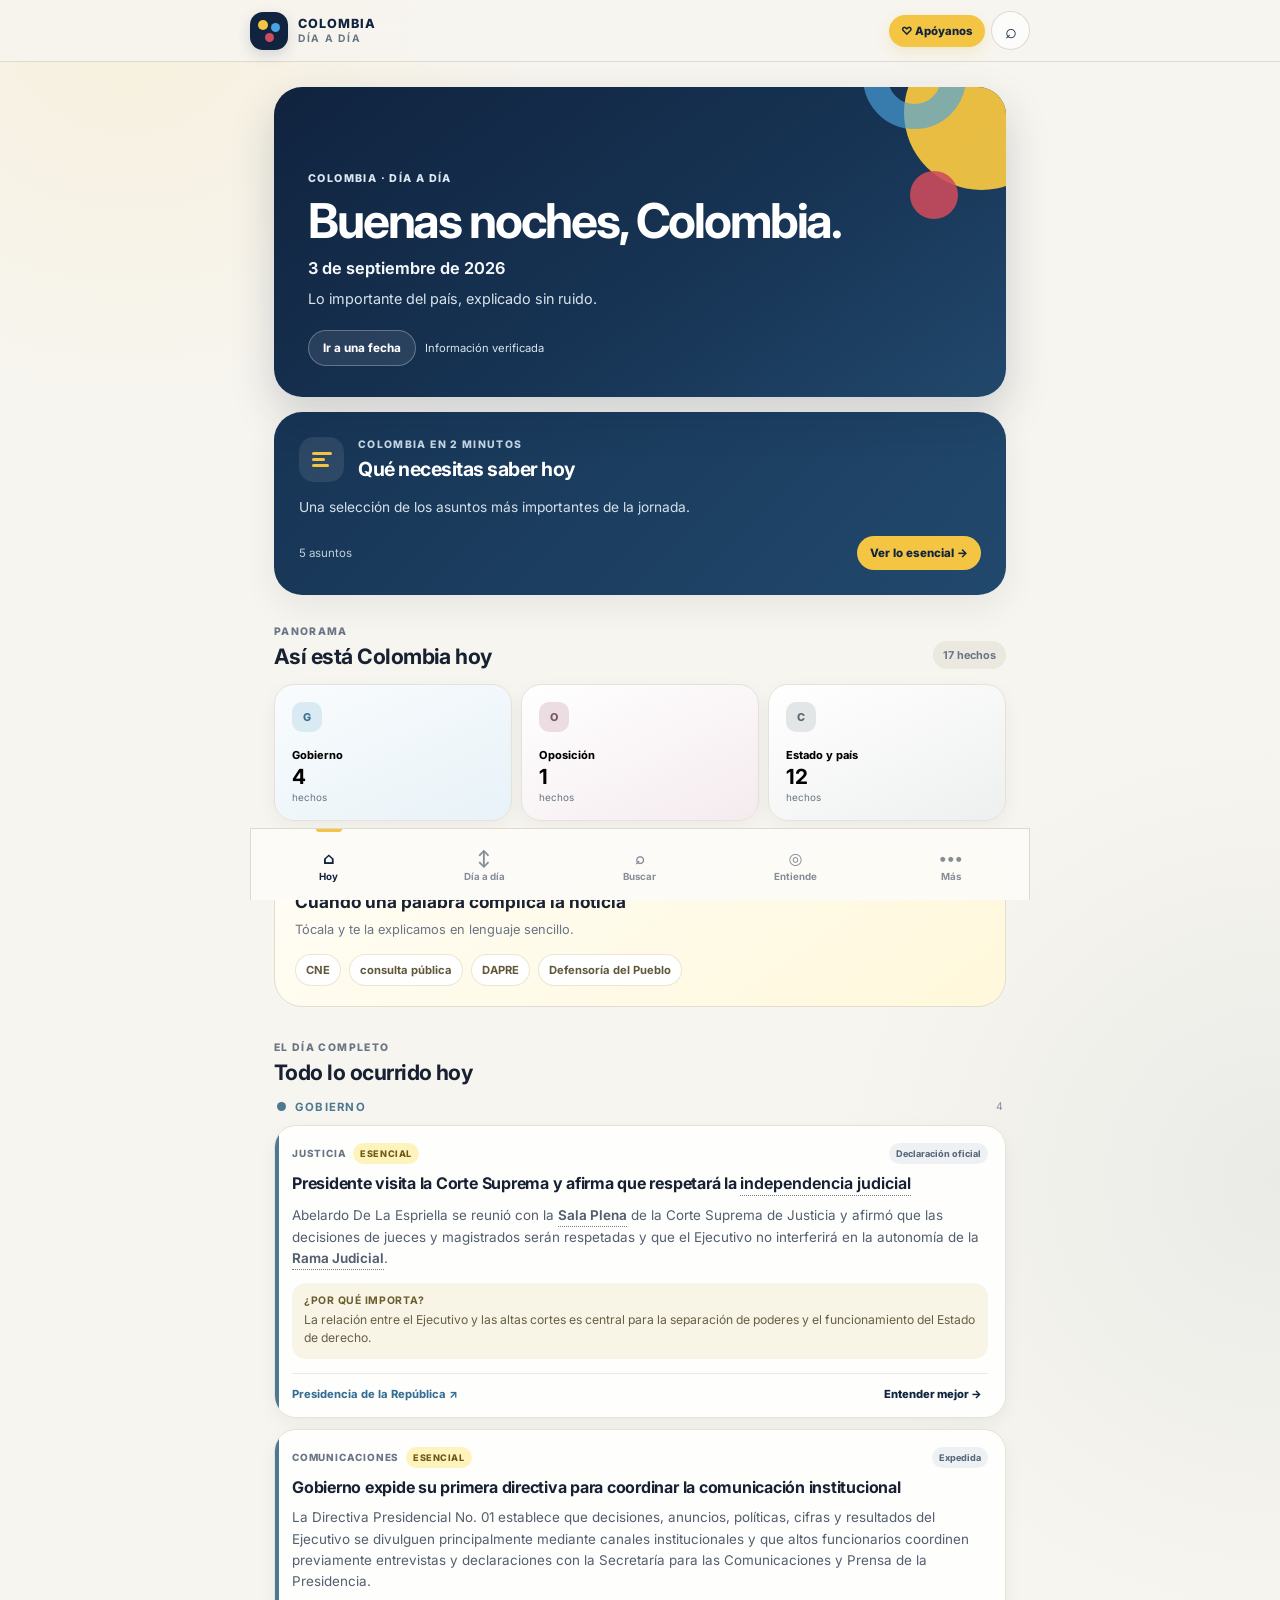
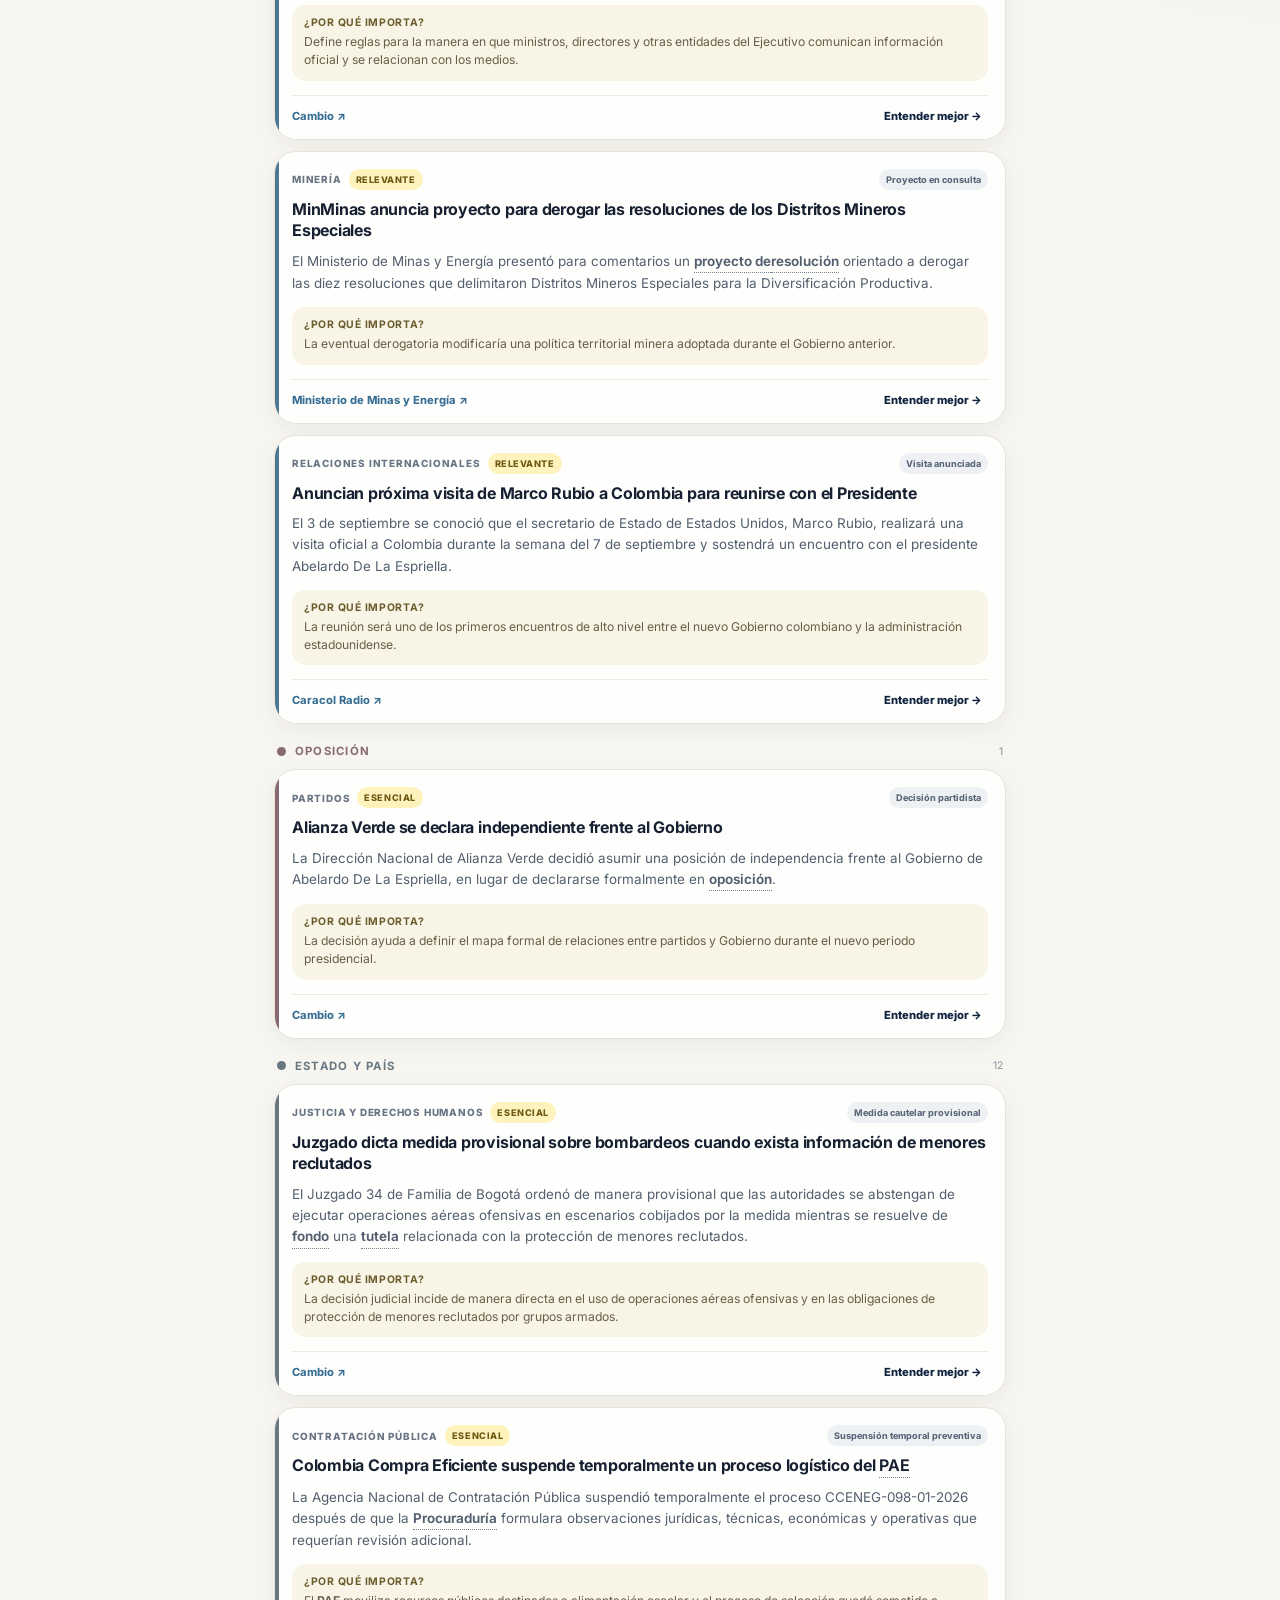
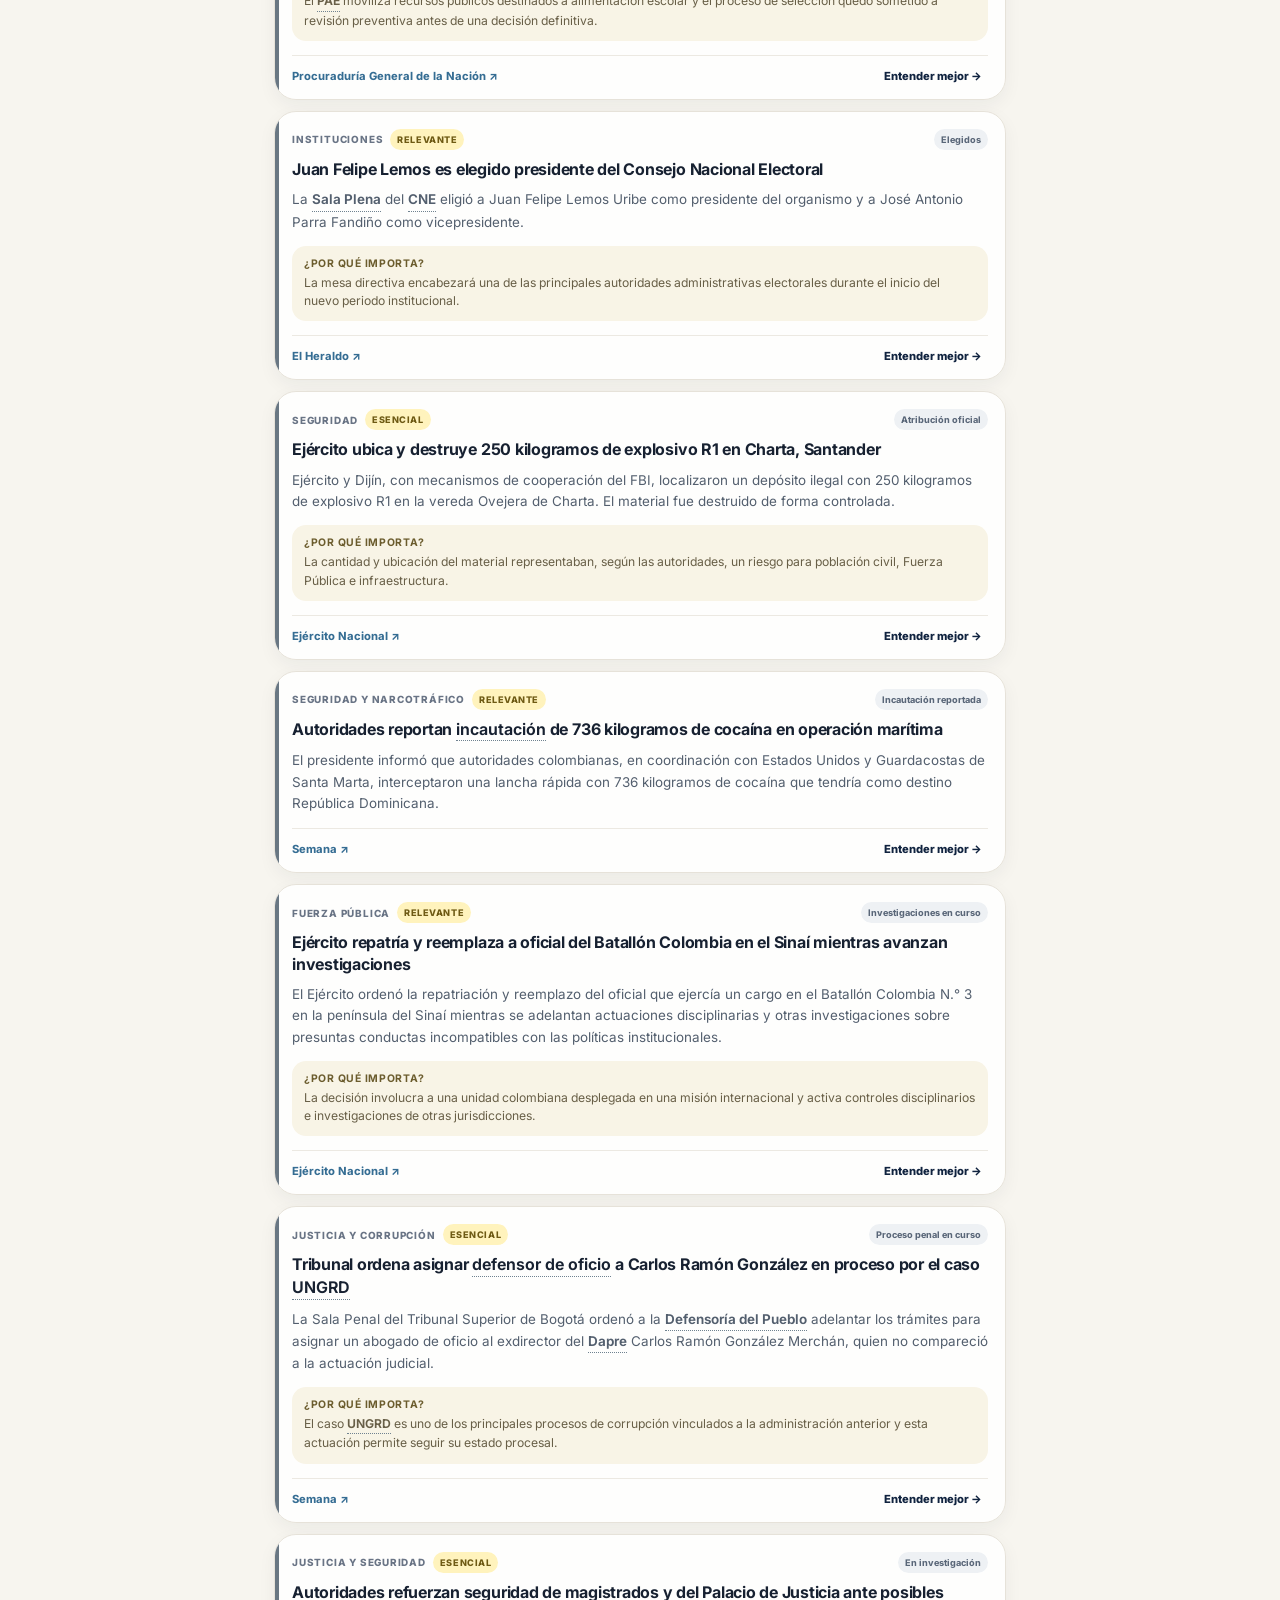
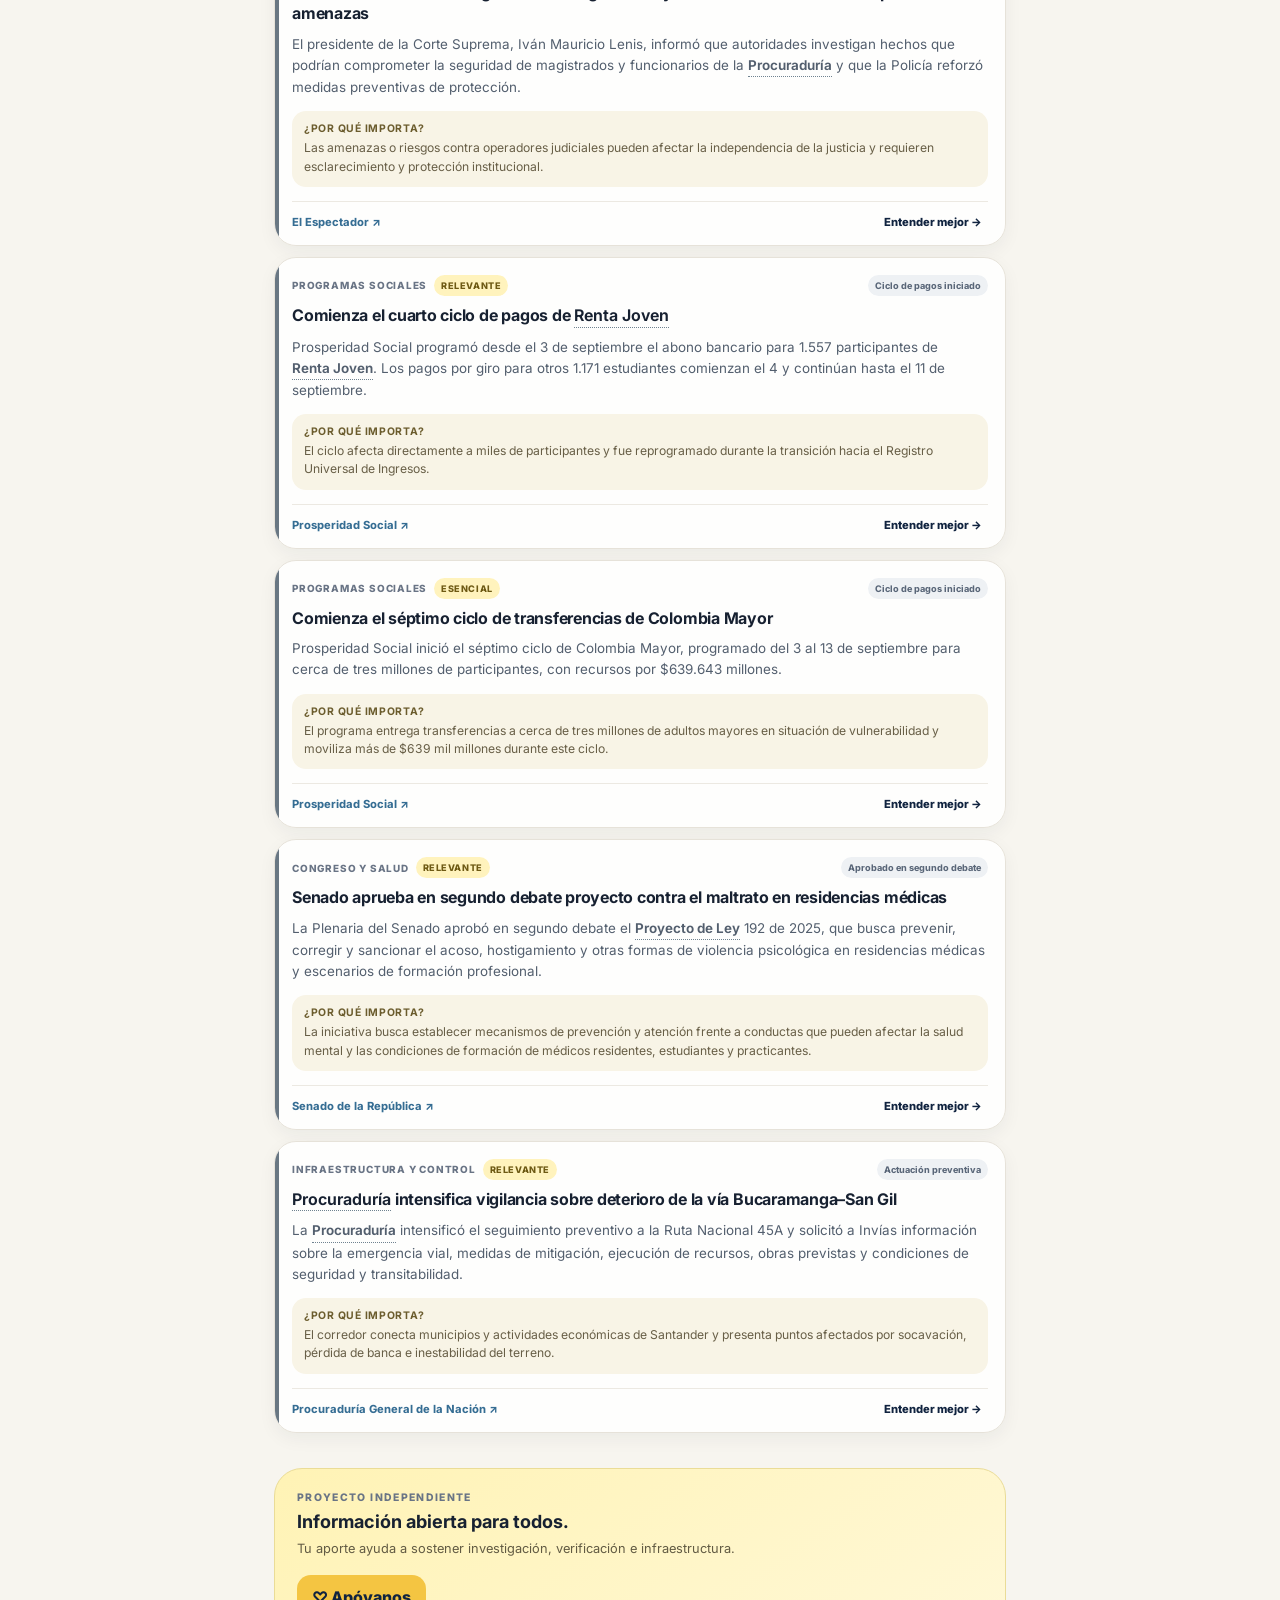
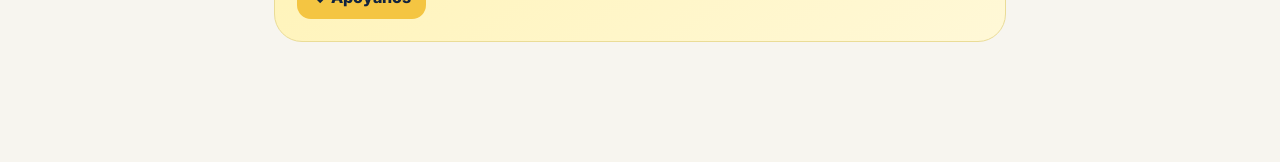
==== index.html @ 199cd5e5 "Update index.html" ====
<!doctype html>
<html lang="es">
<head>
  <meta charset="utf-8" />
  <meta name="viewport" content="width=device-width, initial-scale=1" />

  <title>Colombia · Día a Día</title>

  <meta
    name="description"
    content="Colombia Día a Día — información pública verificable, explicada de forma clara y sin opinión editorial."
  />

  <meta name="theme-color" content="#10233f" />

  <link rel="manifest" href="/manifest.webmanifest" />
  <link rel="apple-touch-icon" href="/icons/apple-touch-icon.png" />
  <link
    rel="icon"
    type="image/png"
    sizes="32x32"
    href="/icons/favicon-32.png"
  />

  <meta name="apple-mobile-web-app-capable" content="yes" />
  <meta
    name="apple-mobile-web-app-status-bar-style"
    content="default"
  />
  <meta
    name="apple-mobile-web-app-title"
    content="Colombia Día a Día"
  />

  <link rel="preconnect" href="https://fonts.googleapis.com" />
  <link
    rel="preconnect"
    href="https://fonts.gstatic.com"
    crossorigin
  />

  <link
    href="https://fonts.googleapis.com/css2?family=Inter:wght@400;500;600;700;800&display=swap"
    rel="stylesheet"
  />

  <link rel="stylesheet" href="styles.css" />
</head>

<body>

  <header class="topbar">

    <a class="brand" href="#" id="brandHome" aria-label="Ir a hoy">

      <div class="brand-symbol" aria-hidden="true">
        <span class="brand-yellow"></span>
        <span class="brand-blue"></span>
        <span class="brand-red"></span>
      </div>

      <div class="brand-copy">
        <strong>COLOMBIA</strong>
        <span>DÍA A DÍA</span>
      </div>

    </a>

    <div class="top-actions">

      <button
        class="top-support-btn"
        id="topSupportBtn"
        type="button"
      >
        ♡ Apóyanos
      </button>

      <button
        class="round-icon-btn"
        id="openSearch"
        type="button"
        aria-label="Buscar"
      >
        <span aria-hidden="true">⌕</span>
      </button>

    </div>

  </header>


  <main>

    <!-- HERO -->

    <section class="welcome-card">

      <div class="welcome-decoration decoration-a"></div>
      <div class="welcome-decoration decoration-b"></div>
      <div class="welcome-decoration decoration-c"></div>

      <div class="welcome-content">

        <p class="welcome-kicker" id="welcomeKicker">
          COLOMBIA · DÍA A DÍA
        </p>

        <h1 id="welcomeTitle">
          Buenos días, Colombia.
        </h1>

        <p class="welcome-date" id="heroDate">
          1 de septiembre de 2026
        </p>

        <p class="welcome-text">
          Lo importante del país, explicado sin ruido.
        </p>

        <div class="welcome-actions">

          <button
            class="soft-btn"
            id="goToDate"
            type="button"
          >
            Ir a una fecha
          </button>

          <span class="verified-note" id="heroStatus">
            Información verificada
          </span>

        </div>

      </div>

    </section>


    <!-- COLOMBIA EN 2 MINUTOS -->

    <section
      class="brief-card"
      id="briefCard"
    >

      <div class="brief-top">

        <div class="brief-icon" aria-hidden="true">
          <span></span>
          <span></span>
          <span></span>
        </div>

        <div>
          <span class="section-kicker light">
            COLOMBIA EN 2 MINUTOS
          </span>

          <h2>Qué necesitas saber hoy</h2>
        </div>

      </div>

      <p id="briefDescription">
        Una selección de los asuntos más importantes de la jornada.
      </p>

      <div class="brief-meta">

        <span id="briefCount">0 asuntos</span>

        <button
          id="openBrief"
          class="brief-btn"
          type="button"
        >
          Ver lo esencial →
        </button>

      </div>

    </section>


    <!-- RESUMEN DEL DÍA -->

    <section class="day-overview">

      <div class="section-heading">

        <div>
          <span class="section-kicker">
            PANORAMA
          </span>

          <h2>Así está Colombia hoy</h2>
        </div>

        <span
          class="day-total"
          id="todayEventCount"
        >
          0 hechos
        </span>

      </div>


      <div class="overview-grid">

        <button
          class="overview-card government-card"
          data-filter-group="government"
          type="button"
        >
          <span class="overview-symbol">
            G
          </span>

          <span class="overview-name">
            Gobierno
          </span>

          <strong id="governmentCount">
            0
          </strong>

          <small>
            hechos
          </small>
        </button>


        <button
          class="overview-card opposition-card"
          data-filter-group="opposition"
          type="button"
        >
          <span class="overview-symbol">
            O
          </span>

          <span class="overview-name">
            Oposición
          </span>

          <strong id="oppositionCount">
            0
          </strong>

          <small>
            hechos
          </small>
        </button>


        <button
          class="overview-card state-card"
          data-filter-group="state"
          type="button"
        >
          <span class="overview-symbol">
            C
          </span>

          <span class="overview-name">
            Estado y país
          </span>

          <strong id="stateCount">
            0
          </strong>

          <small>
            hechos
          </small>
        </button>

      </div>

    </section>


    <!-- TERMINOS DEL DÍA -->

    <section
      class="understand-strip"
      id="understandStrip"
    >

      <div class="understand-copy">

        <span class="section-kicker">
          ENTIENDE
        </span>

        <h2>Cuando una palabra complica la noticia</h2>

        <p>
          Tócala y te la explicamos en lenguaje sencillo.
        </p>

      </div>

      <div
        class="term-chips"
        id="termChips"
      ></div>

    </section>


    <!-- TODO LO OCURRIDO -->

    <section class="events-section">

      <div class="section-heading">

        <div>
          <span class="section-kicker">
            EL DÍA COMPLETO
          </span>

          <h2 id="eventsHeading">
            Todo lo ocurrido hoy
          </h2>
        </div>

        <button
          class="view-all-btn"
          id="clearGroupFilter"
          type="button"
          hidden
        >
          Ver todo
        </button>

      </div>

      <div
        id="timeline"
        class="events-feed"
        aria-live="polite"
      ></div>

    </section>


    <!-- APOYO -->

    <section class="support-card">

      <div class="support-copy">

        <span class="section-kicker">
          PROYECTO INDEPENDIENTE
        </span>

        <h2>
          Información abierta para todos.
        </h2>

        <p>
          Tu aporte ayuda a sostener investigación,
          verificación e infraestructura.
        </p>

      </div>

      <button
        class="support-btn"
        id="supportBtn"
        type="button"
      >
        ♡ Apóyanos
      </button>

    </section>

  </main>


  <!-- NAVEGACIÓN -->

  <nav
    class="bottom-nav"
    aria-label="Navegación principal"
  >

    <button
      class="nav-item active"
      data-section="hoy"
      type="button"
    >
      <span class="nav-icon">⌂</span>
      <span>Hoy</span>
    </button>

    <button
      class="nav-item"
      data-section="dia"
      type="button"
    >
      <span class="nav-icon">↕</span>
      <span>Día a día</span>
    </button>

    <button
      class="nav-item"
      data-section="buscar"
      id="navSearch"
      type="button"
    >
      <span class="nav-icon">⌕</span>
      <span>Buscar</span>
    </button>

    <button
      class="nav-item"
      data-section="entiende"
      type="button"
    >
      <span class="nav-icon">◎</span>
      <span>Entiende</span>
    </button>

    <button
      class="nav-item"
      data-section="mas"
      type="button"
    >
      <span class="nav-icon">•••</span>
      <span>Más</span>
    </button>

  </nav>


  <!-- BUSCAR -->

  <dialog id="searchDialog">

    <div class="dialog-card">

      <div class="dialog-head">

        <div>
          <span class="section-kicker">
            BUSCAR
          </span>

          <h3>
            Encuentra hechos, personas o conceptos
          </h3>
        </div>

        <button
          class="close-btn"
          data-close-dialog="searchDialog"
          type="button"
          aria-label="Cerrar"
        >
          ×
        </button>

      </div>

      <input
        id="searchInput"
        type="search"
        placeholder="Petro, Congreso, terremoto, inflación…"
        autocomplete="off"
      />

      <div
        id="searchResults"
        class="search-results"
      ></div>

    </div>

  </dialog>


  <!-- IR A FECHA -->

  <dialog id="dateDialog">

    <div class="dialog-card">

      <div class="dialog-head">

        <div>
          <span class="section-kicker">
            DÍA A DÍA
          </span>

          <h3>
            Consulta otra fecha
          </h3>
        </div>

        <button
          class="close-btn"
          data-close-dialog="dateDialog"
          type="button"
          aria-label="Cerrar"
        >
          ×
        </button>

      </div>

      <input
        id="dateInput"
        type="date"
        min="2026-08-07"
      />

      <button
        class="primary-btn"
        id="dateSubmit"
        type="button"
      >
        Ver esta fecha
      </button>

      <p class="helper">
        La cronología comienza el 7 de agosto de 2026.
      </p>

    </div>

  </dialog>


  <!-- COLOMBIA EN 2 MINUTOS -->

  <dialog id="briefDialog">

    <div class="dialog-card large-dialog">

      <div class="dialog-head">

        <div>
          <span class="section-kicker">
            COLOMBIA EN 2 MINUTOS
          </span>

          <h3>
            Lo esencial del día
          </h3>
        </div>

        <button
          class="close-btn"
          data-close-dialog="briefDialog"
          type="button"
          aria-label="Cerrar"
        >
          ×
        </button>

      </div>

      <div
        id="briefResults"
        class="brief-results"
      ></div>

    </div>

  </dialog>


  <!-- ENTIENDE -->

  <dialog id="termDialog">

    <div class="dialog-card">

      <div class="dialog-head">

        <div>
          <span class="section-kicker">
            ENTIENDE
          </span>

          <h3 id="termDialogTitle">
            Concepto
          </h3>
        </div>

        <button
          class="close-btn"
          data-close-dialog="termDialog"
          type="button"
          aria-label="Cerrar"
        >
          ×
        </button>

      </div>

      <div class="definition-card">

        <span class="definition-label">
          EN PALABRAS SENCILLAS
        </span>

        <p id="termDialogDefinition"></p>

      </div>

    </div>

  </dialog>


  <!-- GLOSARIO -->

  <dialog id="glossaryDialog">

    <div class="dialog-card large-dialog">

      <div class="dialog-head">

        <div>
          <span class="section-kicker">
            ENTIENDE
          </span>

          <h3>
            Diccionario ciudadano
          </h3>
        </div>

        <button
          class="close-btn"
          data-close-dialog="glossaryDialog"
          type="button"
          aria-label="Cerrar"
        >
          ×
        </button>

      </div>

      <input
        id="glossarySearch"
        type="search"
        placeholder="Buscar concepto…"
        autocomplete="off"
      />

      <div
        id="glossaryResults"
        class="glossary-results"
      ></div>

    </div>

  </dialog>


  <!-- APOYANOS -->

  <dialog id="supportDialog">

    <div class="dialog-card support-dialog-card">

      <div class="dialog-head">

        <div>
          <span class="section-kicker">
            APÓYANOS
          </span>

          <h3>
            Ayúdanos a mantener la información abierta
          </h3>
        </div>

        <button
          class="close-btn"
          data-close-dialog="supportDialog"
          type="button"
          aria-label="Cerrar"
        >
          ×
        </button>

      </div>

      <p class="support-intro">
        Tu aporte voluntario ayuda a sostener investigación,
        verificación e infraestructura.
      </p>

      <div class="qr-wrap">
        <img
          src="assets/qr-apoyanos.jpeg"
          alt="Código QR Bre-B para apoyar Colombia Día a Día"
          class="support-qr"
        />
      </div>

      <div class="key-box">

        <span class="key-label">
          LLAVE BRE-B
        </span>

        <strong id="brebKey">
          71744644
        </strong>

        <button
          class="copy-key-btn"
          id="copyKeyBtn"
          type="button"
        >
          Copiar llave
        </button>

      </div>

      <p
        class="copy-status"
        id="copyStatus"
        aria-live="polite"
      ></p>

      <p class="helper">
        Los aportes son voluntarios.
      </p>

    </div>

  </dialog>


  <script src="data.js"></script>
<script src="data/2026-09.js"></script>
<script src="app.js"></script>

  <script>
    if ("serviceWorker" in navigator) {
      window.addEventListener("load", () => {
        navigator.serviceWorker.register("/sw.js");
      });
    }
  </script>

</body>
</html>
---- styles.css ----
/* =========================================================
   COLOMBIA · DÍA A DÍA
   Nueva identidad — app cívica cálida
   ========================================================= */

:root{
  --navy:#10233f;
  --navy-soft:#183657;

  --paper:#f7f5ef;
  --paper-2:#fbfaf6;
  --white:#ffffff;

  --text:#172131;
  --muted:#697485;
  --muted-2:#85909d;

  --yellow:#f4c542;
  --yellow-soft:#fff3bd;

  --blue-soft:#e8f2f8;
  --rose-soft:#f5ebee;
  --gray-soft:#eef0ef;

  --government:#4d7891;
  --opposition:#876974;
  --state:#697783;

  --border:#e6e2d9;

  --shadow:
    0 12px 34px rgba(25,35,50,.07);

  --shadow-soft:
    0 6px 18px rgba(25,35,50,.05);

  --radius-xl:28px;
  --radius-lg:22px;
  --radius-md:16px;
  --radius-sm:12px;
}


/* RESET */

*{
  box-sizing:border-box;
}

html{
  scroll-behavior:smooth;
}

body{
  margin:0;
  font-family:
    Inter,
    system-ui,
    -apple-system,
    BlinkMacSystemFont,
    "Segoe UI",
    sans-serif;

  color:var(--text);

  background:
    radial-gradient(
      circle at 10% 0%,
      rgba(244,197,66,.11),
      transparent 25rem
    ),
    radial-gradient(
      circle at 100% 18%,
      rgba(77,120,145,.08),
      transparent 28rem
    ),
    var(--paper);

  padding-bottom:90px;
}

button,
input{
  font:inherit;
}

button{
  cursor:pointer;
}


/* =========================================================
   TOPBAR
   ========================================================= */

.topbar{
  position:sticky;
  top:0;
  z-index:40;

  display:flex;
  align-items:center;
  justify-content:space-between;

  gap:14px;

  padding:
    calc(11px + env(safe-area-inset-top))
    16px
    11px;

  background:
    rgba(247,245,239,.92);

  border-bottom:
    1px solid rgba(210,205,195,.65);

  backdrop-filter:
    blur(18px);
}


.brand{
  display:flex;
  align-items:center;
  gap:10px;

  text-decoration:none;
  color:var(--navy);

  min-width:0;
}


.brand-symbol{
  position:relative;

  width:38px;
  height:38px;

  background:var(--navy);

  border-radius:13px;

  flex:0 0 auto;

  box-shadow:
    0 5px 14px rgba(16,35,63,.15);
}


.brand-symbol span{
  position:absolute;
  border-radius:50%;
}

.brand-yellow{
  width:10px;
  height:10px;
  background:var(--yellow);

  left:8px;
  top:8px;
}

.brand-blue{
  width:9px;
  height:9px;
  background:#4aa3df;

  right:8px;
  top:11px;
}

.brand-red{
  width:9px;
  height:9px;
  background:#cf4c5d;

  left:15px;
  bottom:8px;
}


.brand-copy{
  display:grid;
  line-height:1.03;
}

.brand-copy strong{
  font-size:.79rem;
  letter-spacing:.08em;
  font-weight:800;
}

.brand-copy span{
  margin-top:3px;

  font-size:.64rem;
  letter-spacing:.17em;
  font-weight:700;

  color:var(--muted);
}


.top-actions{
  display:flex;
  align-items:center;
  gap:6px;

  flex:0 0 auto;
}


.top-support-btn{
  border:0;

  border-radius:999px;

  padding:9px 12px;

  background:var(--yellow);
  color:var(--navy);

  font-size:.71rem;
  font-weight:800;

  box-shadow:
    0 5px 15px rgba(190,145,15,.15);
}


.round-icon-btn{
  width:39px;
  height:39px;

  border:0;
  border-radius:50%;

  display:grid;
  place-items:center;

  background:
    rgba(255,255,255,.72);

  color:var(--navy);

  font-size:1.25rem;

  border:
    1px solid rgba(210,205,195,.7);
}


/* =========================================================
   MAIN
   ========================================================= */

main{
  width:min(100%,780px);

  margin:0 auto;

  padding:
    18px
    14px
    38px;
}


/* =========================================================
   HERO
   ========================================================= */

.welcome-card{
  position:relative;

  min-height:265px;

  overflow:hidden;

  display:flex;
  align-items:flex-end;

  padding:
    30px
    24px
    25px;

  border-radius:var(--radius-xl);

  background:
    linear-gradient(
      145deg,
      #10233f 0%,
      #173454 58%,
      #21486c 100%
    );

  color:white;

  box-shadow:
    0 18px 44px rgba(16,35,63,.18);
}


.welcome-content{
  position:relative;
  z-index:3;

  width:100%;
}


.welcome-kicker{
  margin:0 0 11px;

  font-size:.67rem;

  font-weight:800;
  letter-spacing:.13em;

  color:#dce8f2;
}


.welcome-card h1{
  max-width:600px;

  margin:0;

  font-size:
    clamp(2rem,7vw,3rem);

  line-height:1.05;

  letter-spacing:-.045em;
}


.welcome-date{
  margin:
    11px
    0
    0;

  font-size:1.02rem;
  font-weight:650;

  color:#f5f8fa;
}


.welcome-text{
  margin:
    10px
    0
    20px;

  max-width:440px;

  font-size:.9rem;

  line-height:1.55;

  color:#d8e3ec;
}


.welcome-actions{
  display:flex;
  align-items:center;
  flex-wrap:wrap;

  gap:9px;
}


.soft-btn{
  border:
    1px solid rgba(255,255,255,.28);

  border-radius:999px;

  padding:
    10px
    14px;

  background:
    rgba(255,255,255,.09);

  color:white;

  font-size:.73rem;
  font-weight:750;

  backdrop-filter:blur(8px);
}


.verified-note{
  font-size:.7rem;

  color:#d8e5ed;

  padding:
    8px
    0;
}


/* DECORACIONES */

.welcome-decoration{
  position:absolute;

  border-radius:50%;

  pointer-events:none;
}


.decoration-a{
  width:155px;
  height:155px;

  right:-53px;
  top:-52px;

  background:
    rgba(244,197,66,.95);
}


.decoration-b{
  width:103px;
  height:103px;

  right:40px;
  top:-61px;

  border:
    25px solid rgba(74,163,223,.65);
}


.decoration-c{
  width:48px;
  height:48px;

  right:48px;
  top:84px;

  background:
    rgba(207,76,93,.88);
}


/* =========================================================
   COMMON
   ========================================================= */

.section-kicker{
  display:block;

  margin-bottom:6px;

  font-size:.65rem;

  letter-spacing:.13em;

  font-weight:800;

  color:var(--muted);
}

.section-kicker.light{
  color:#c6d8e6;
}


.section-heading{
  display:flex;

  justify-content:space-between;
  align-items:flex-end;

  gap:14px;

  margin-bottom:15px;
}


.section-heading h2{
  margin:0;

  font-size:1.33rem;
  line-height:1.18;

  letter-spacing:-.025em;
}


/* =========================================================
   BRIEF
   ========================================================= */

.brief-card{
  margin-top:15px;

  border-radius:var(--radius-xl);

  padding:22px;

  background:
    linear-gradient(
      135deg,
      #173454,
      #21496d
    );

  color:white;

  box-shadow:
    var(--shadow);
}


.brief-top{
  display:flex;
  align-items:center;
  gap:14px;
}


.brief-icon{
  width:45px;
  height:45px;

  display:grid;
  place-content:center;

  gap:3px;

  flex:0 0 auto;

  border-radius:15px;

  background:
    rgba(255,255,255,.09);
}


.brief-icon span{
  display:block;

  height:3px;

  border-radius:5px;

  background:var(--yellow);
}

.brief-icon span:nth-child(1){
  width:20px;
}

.brief-icon span:nth-child(2){
  width:13px;
}

.brief-icon span:nth-child(3){
  width:17px;
}


.brief-card h2{
  margin:0;

  font-size:1.22rem;

  letter-spacing:-.025em;
}


.brief-card > p{
  margin:
    15px
    0
    18px;

  color:#d5e1ea;

  font-size:.86rem;
  line-height:1.55;
}


.brief-meta{
  display:flex;
  justify-content:space-between;
  align-items:center;

  gap:12px;
}


.brief-meta > span{
  font-size:.72rem;
  color:#becfdb;
}


.brief-btn{
  border:0;

  padding:
    10px
    13px;

  border-radius:999px;

  background:var(--yellow);

  color:var(--navy);

  font-size:.72rem;
  font-weight:800;
}


/* =========================================================
   OVERVIEW
   ========================================================= */

.day-overview{
  margin-top:30px;
}


.day-total{
  padding:
    7px
    10px;

  border-radius:999px;

  background:#ebe8df;

  font-size:.68rem;
  font-weight:700;

  color:var(--muted);
}


.overview-grid{
  display:grid;

  grid-template-columns:
    repeat(3,1fr);

  gap:9px;
}


.overview-card{
  min-width:0;

  display:grid;

  justify-items:start;

  border:
    1px solid var(--border);

  border-radius:20px;

  padding:
    14px
    12px;

  text-align:left;

  box-shadow:
    var(--shadow-soft);

  transition:
    transform .18s ease,
    box-shadow .18s ease;
}


.overview-card:active{
  transform:
    scale(.975);
}


.government-card{
  background:
    linear-gradient(
      155deg,
      #f9fcfd,
      var(--blue-soft)
    );
}


.opposition-card{
  background:
    linear-gradient(
      155deg,
      #fff,
      var(--rose-soft)
    );
}


.state-card{
  background:
    linear-gradient(
      155deg,
      #fff,
      var(--gray-soft)
    );
}


.overview-symbol{
  width:30px;
  height:30px;

  display:grid;
  place-items:center;

  border-radius:10px;

  margin-bottom:16px;

  font-size:.68rem;
  font-weight:800;
}


.government-card .overview-symbol{
  color:#3f718d;
  background:#daeaf3;
}


.opposition-card .overview-symbol{
  color:#7c5965;
  background:#ecdde2;
}


.state-card .overview-symbol{
  color:#5b6772;
  background:#e3e6e7;
}


.overview-name{
  max-width:100%;

  margin-bottom:5px;

  font-size:.69rem;
  font-weight:750;

  white-space:nowrap;

  overflow:hidden;

  text-overflow:ellipsis;
}


.overview-card strong{
  font-size:1.3rem;

  line-height:1;
}


.overview-card small{
  margin-top:3px;

  font-size:.62rem;

  color:var(--muted);
}


/* =========================================================
   ENTIENDE
   ========================================================= */

.understand-strip{
  margin-top:30px;

  border:
    1px solid #e2ddd1;

  border-radius:var(--radius-xl);

  padding:20px;

  background:
    linear-gradient(
      145deg,
      #fffdf6,
      #fff8db
    );
}


.understand-copy h2{
  margin:0 0 6px;

  font-size:1.08rem;
  line-height:1.3;
}


.understand-copy p{
  margin:0;

  color:var(--muted);

  font-size:.8rem;
  line-height:1.5;
}


.term-chips{
  display:flex;
  gap:8px;

  flex-wrap:wrap;

  margin-top:15px;
}


.term-chip{
  border:
    1px solid rgba(185,160,70,.25);

  border-radius:999px;

  padding:
    8px
    10px;

  background:white;

  color:#61583b;

  font-size:.7rem;
  font-weight:700;
}


/* =========================================================
   EVENTOS
   ========================================================= */

.events-section{
  margin-top:34px;
}


.view-all-btn{
  border:0;

  padding:
    7px
    10px;

  border-radius:999px;

  background:#ece9e1;

  color:var(--navy);

  font-size:.67rem;
  font-weight:750;
}


.events-feed{
  display:grid;
  gap:20px;
}


/* GROUP */

.group-block{
  display:grid;
  gap:11px;
}


.group-heading{
  display:flex;
  align-items:center;

  gap:9px;

  padding:
    0
    3px;
}


.group-dot{
  width:9px;
  height:9px;

  border-radius:50%;
}


.group-government .group-dot{
  background:var(--government);
}

.group-opposition .group-dot{
  background:var(--opposition);
}

.group-state .group-dot{
  background:var(--state);
}


.group-heading strong{
  font-size:.71rem;

  letter-spacing:.11em;
}


.group-government .group-heading strong{
  color:var(--government);
}

.group-opposition .group-heading strong{
  color:var(--opposition);
}

.group-state .group-heading strong{
  color:var(--state);
}


.group-count{
  margin-left:auto;

  font-size:.65rem;
  color:var(--muted-2);
}


/* EMPTY */

.empty-group{
  border:
    1px dashed #dad6cc;

  border-radius:18px;

  padding:17px;

  background:
    rgba(255,255,255,.4);

  color:var(--muted);

  font-size:.78rem;
  line-height:1.5;
}


/* EVENT CARD */

.event-card{
  position:relative;

  overflow:hidden;

  border:
    1px solid var(--border);

  border-radius:var(--radius-lg);

  padding:
    17px
    17px
    15px;

  background:
    rgba(255,255,255,.88);

  box-shadow:
    var(--shadow-soft);

  transition:
    transform .18s ease,
    box-shadow .18s ease;

  animation:
    cardIn .3s ease both;
}


.event-card::before{
  content:"";

  position:absolute;

  left:0;
  top:0;
  bottom:0;

  width:4px;

  background:#d7dadd;
}


.event-card[data-group="government"]::before{
  background:
    var(--government);
}


.event-card[data-group="opposition"]::before{
  background:
    var(--opposition);
}


.event-card[data-group="state"]::before{
  background:
    var(--state);
}


.card-topline{
  display:flex;

  align-items:center;

  gap:7px;

  flex-wrap:wrap;

  margin-bottom:9px;
}


.category-label{
  font-size:.62rem;

  letter-spacing:.08em;

  font-weight:800;

  color:var(--muted);
}


.importance-pill{
  border-radius:999px;

  padding:
    5px
    7px;

  background:
    var(--yellow-soft);

  color:#6e5a14;

  font-size:.57rem;
  font-weight:800;

  letter-spacing:.06em;
}


.status-pill{
  margin-left:auto;

  max-width:55%;

  overflow:hidden;

  text-overflow:ellipsis;
  white-space:nowrap;

  border-radius:999px;

  padding:
    5px
    7px;

  background:#eef1f4;

  color:#596678;

  font-size:.57rem;
  font-weight:750;
}


.event-card h3{
  margin:
    0
    0
    9px;

  font-size:1rem;

  line-height:1.35;

  letter-spacing:-.015em;
}


.event-summary{
  margin:0;

  color:#535f6e;

  font-size:.84rem;

  line-height:1.58;
}


.glossary-term{
  border:0;

  padding:0;

  background:transparent;

  color:inherit;

  font:inherit;
  font-weight:650;

  border-bottom:
    1px dotted #6f8290;

  cursor:help;
}


.why-box{
  margin-top:13px;

  border-radius:14px;

  padding:
    11px
    12px;

  background:#f8f4e6;
}


.why-box strong{
  display:block;

  margin-bottom:4px;

  font-size:.65rem;

  color:#6b5c2d;

  letter-spacing:.07em;
}


.why-box p{
  margin:0;

  color:#685f47;

  font-size:.76rem;

  line-height:1.5;
}


.card-actions{
  display:flex;

  align-items:center;

  justify-content:space-between;

  gap:10px;

  margin-top:14px;

  padding-top:12px;

  border-top:
    1px solid #ece9e2;
}


.source-link{
  min-width:0;

  overflow:hidden;

  text-overflow:ellipsis;
  white-space:nowrap;

  color:#356d93;

  text-decoration:none;

  font-size:.7rem;
  font-weight:750;
}


.details-btn{
  flex:0 0 auto;

  border:0;

  background:transparent;

  color:var(--navy);

  font-size:.7rem;
  font-weight:800;
}


.details{
  display:none;

  margin-top:13px;

  padding-top:13px;

  border-top:
    1px solid #ece9e2;

  animation:
    detailIn .2s ease;
}


.details.open{
  display:block;
}


.detail-label{
  margin:
    0
    0
    8px;

  font-size:.62rem;

  font-weight:800;
  letter-spacing:.09em;

  color:var(--navy);
}


.details ul{
  margin:0;

  padding-left:18px;

  color:#596575;

  font-size:.75rem;

  line-height:1.55;
}


.secondary-sources{
  display:grid;

  gap:7px;

  margin-top:13px;
}


.secondary-sources a{
  color:#356d93;

  text-decoration:none;

  font-size:.73rem;
  line-height:1.35;
}


.note-box{
  margin-top:12px;

  padding:11px;

  border-radius:12px;

  background:#f4f5f4;

  color:#59636d;

  font-size:.73rem;
  line-height:1.5;
}


/* =========================================================
   SUPPORT
   ========================================================= */

.support-card{
  margin:
    35px
    0
    8px;

  display:grid;

  gap:17px;

  padding:22px;

  border-radius:var(--radius-xl);

  background:
    linear-gradient(
      145deg,
      #fff3b5,
      #fff8d7
    );

  border:
    1px solid #eadc97;
}


.support-card h2{
  margin:
    0
    0
    7px;

  font-size:1.13rem;
}


.support-card p{
  margin:0;

  color:#625b43;

  font-size:.8rem;
  line-height:1.55;
}


.support-btn,
.primary-btn{
  border:0;

  border-radius:14px;

  padding:
    12px
    15px;

  background:var(--navy);

  color:white;

  font-weight:800;
}


.support-btn{
  justify-self:start;

  background:var(--yellow);

  color:var(--navy);
}


/* =========================================================
   BOTTOM NAV
   ========================================================= */

.bottom-nav{
  position:fixed;

  z-index:60;

  left:0;
  right:0;
  bottom:0;

  min-height:72px;

  display:grid;

  grid-template-columns:
    repeat(5,1fr);

  padding-bottom:
    env(safe-area-inset-bottom);

  background:
    rgba(252,251,247,.96);

  border-top:
    1px solid #dedad0;

  backdrop-filter:
    blur(15px);
}


.nav-item{
  position:relative;

  border:0;

  background:transparent;

  display:grid;

  place-items:center;
  align-content:center;

  gap:3px;

  color:#858d97;

  font-size:.61rem;
  font-weight:700;
}


.nav-icon{
  font-size:1rem;
}


.nav-item.active{
  color:var(--navy);
}


.nav-item.active::before{
  content:"";

  position:absolute;

  top:0;

  width:26px;
  height:3px;

  border-radius:
    0
    0
    5px
    5px;

  background:var(--yellow);
}


/* =========================================================
   DIALOGS
   ========================================================= */

dialog{
  width:
    min(92vw,540px);

  max-height:90vh;

  border:0;

  padding:0;

  background:transparent;

  overflow:visible;
}


dialog::backdrop{
  background:
    rgba(7,17,29,.48);

  backdrop-filter:
    blur(4px);
}


.dialog-card{
  max-height:88vh;

  overflow:auto;

  padding:20px;

  border-radius:25px;

  background:var(--paper-2);

  box-shadow:
    0 25px 75px rgba(0,0,0,.22);
}


.large-dialog{
  max-height:88vh;
}


.dialog-head{
  display:flex;

  justify-content:space-between;
  align-items:flex-start;

  gap:14px;
}


.dialog-head h3{
  margin:
    0
    0
    16px;

  font-size:1.15rem;

  line-height:1.3;
}


.close-btn{
  border:0;

  background:transparent;

  color:#677381;

  font-size:1.6rem;
}


input[type="search"],
input[type="date"]{
  width:100%;

  border:
    1px solid #d9d5cb;

  border-radius:14px;

  padding:
    13px
    14px;

  background:white;

  color:var(--text);

  outline:none;
}


input:focus{
  border-color:#7fa4be;

  box-shadow:
    0 0 0 3px rgba(77,120,145,.1);
}


.primary-btn{
  width:100%;

  margin-top:12px;
}


.helper{
  color:var(--muted);

  font-size:.71rem;

  line-height:1.5;
}


/* SEARCH */

.search-results,
.glossary-results{
  display:grid;

  gap:8px;

  margin-top:12px;
}


.search-hit,
.glossary-hit{
  width:100%;

  border:
    1px solid #e5e1d7;

  border-radius:14px;

  padding:12px;

  background:white;

  text-align:left;
}


.search-hit strong,
.glossary-hit strong{
  display:block;

  margin-bottom:4px;

  font-size:.82rem;
}


.search-hit span,
.glossary-hit span{
  color:var(--muted);

  font-size:.7rem;
  line-height:1.45;
}


/* BRIEF */

.brief-results{
  display:grid;

  gap:10px;
}


.brief-result{
  display:grid;

  grid-template-columns:
    28px
    1fr;

  gap:11px;

  padding:
    13px
    0;

  border-bottom:
    1px solid #e5e0d6;
}


.brief-number{
  width:28px;
  height:28px;

  display:grid;
  place-items:center;

  border-radius:9px;

  background:var(--navy);

  color:white;

  font-size:.7rem;
  font-weight:800;
}


.brief-result h4{
  margin:
    0
    0
    5px;

  font-size:.86rem;

  line-height:1.4;
}


.brief-result p{
  margin:0;

  color:var(--muted);

  font-size:.74rem;

  line-height:1.5;
}


/* TERM */

.definition-card{
  border:
    1px solid #eadfa9;

  border-radius:17px;

  padding:15px;

  background:#fff8d9;
}


.definition-label{
  font-size:.62rem;

  letter-spacing:.09em;

  font-weight:800;

  color:#6b5c2d;
}


.definition-card p{
  margin:
    8px
    0
    0;

  color:#5d5642;

  font-size:.82rem;

  line-height:1.6;
}


/* SUPPORT DIALOG */

.support-intro{
  margin:
    0
    0
    15px;

  color:var(--muted);

  font-size:.8rem;

  line-height:1.55;
}


.qr-wrap{
  display:flex;

  justify-content:center;

  margin:
    10px
    0
    14px;

  padding:10px;

  background:white;

  border:
    1px solid #e0ddd4;

  border-radius:18px;
}


.support-qr{
  display:block;

  width:
    min(100%,340px);

  height:auto;

  border-radius:12px;
}


.key-box{
  display:grid;

  grid-template-columns:
    1fr auto;

  align-items:center;

  gap:
    5px
    12px;

  padding:14px;

  background:white;

  border:
    1px solid #e0ddd4;

  border-radius:15px;
}


.key-label{
  grid-column:1/3;

  font-size:.62rem;

  font-weight:800;

  letter-spacing:.1em;

  color:var(--muted);
}


.key-box strong{
  font-size:1.16rem;

  letter-spacing:.04em;

  color:var(--navy);
}


.copy-key-btn{
  border:0;

  border-radius:10px;

  padding:
    9px
    11px;

  background:var(--navy);

  color:white;

  font-size:.7rem;

  font-weight:800;
}


.copy-status{
  min-height:1.2em;

  margin:
    8px
    2px
    0;

  color:#3b718d;

  font-size:.7rem;

  font-weight:700;
}


/* =========================================================
   HISTORICAL MODE
   ========================================================= */

body.history-mode .welcome-card{
  min-height:220px;

  background:
    linear-gradient(
      145deg,
      #27374d,
      #344b67
    );
}


body.history-mode .brief-card{
  display:none;
}


body.history-mode .day-overview{
  margin-top:22px;
}


/* =========================================================
   ANIMATIONS
   ========================================================= */

@keyframes cardIn{
  from{
    opacity:0;
    transform:translateY(6px);
  }

  to{
    opacity:1;
    transform:translateY(0);
  }
}


@keyframes detailIn{
  from{
    opacity:0;
    transform:translateY(-3px);
  }

  to{
    opacity:1;
    transform:translateY(0);
  }
}


/* =========================================================
   MOBILE
   ========================================================= */

@media(max-width:430px){

  .topbar{
    padding-left:13px;
    padding-right:10px;
  }

  .brand-copy strong{
    font-size:.72rem;
  }

  .brand-copy span{
    font-size:.57rem;
  }

  .brand-symbol{
    width:35px;
    height:35px;
  }

  .top-support-btn{
    padding:
      8px
      9px;

    font-size:.64rem;
  }

  .round-icon-btn{
    width:36px;
    height:36px;
  }

  main{
    padding-left:12px;
    padding-right:12px;
  }

  .welcome-card{
    padding:
      26px
      20px
      22px;
  }

  .overview-card{
    padding:
      13px
      9px;
  }

  .overview-name{
    font-size:.63rem;
  }

  .overview-card strong{
    font-size:1.15rem;
  }

}


/* =========================================================
   DESKTOP
   ========================================================= */

@media(min-width:700px){

  body{
    padding-bottom:0;
  }

  main{
    padding:
      25px
      24px
      40px;
  }

  .topbar{
    padding-left:
      max(20px,calc((100vw - 780px)/2));

    padding-right:
      max(20px,calc((100vw - 780px)/2));
  }

  .welcome-card{
    min-height:310px;

    padding:
      38px
      34px
      31px;
  }

  .brief-card{
    padding:25px;
  }

  .overview-card{
    padding:17px;
  }

  .bottom-nav{
    position:sticky;

    width:min(100%,780px);

    margin:0 auto;

    border-left:
      1px solid #dedad0;

    border-right:
      1px solid #dedad0;
  }

}


/* =========================================================
   ACCESSIBILITY
   ========================================================= */

button:focus-visible,
a:focus-visible,
input:focus-visible{
  outline:
    3px solid rgba(77,120,145,.28);

  outline-offset:2px;
}


@media(prefers-reduced-motion:reduce){

  *,
  *::before,
  *::after{
    animation-duration:.01ms !important;
    animation-iteration-count:1 !important;
    scroll-behavior:auto !important;
    transition-duration:.01ms !important;
  }

}
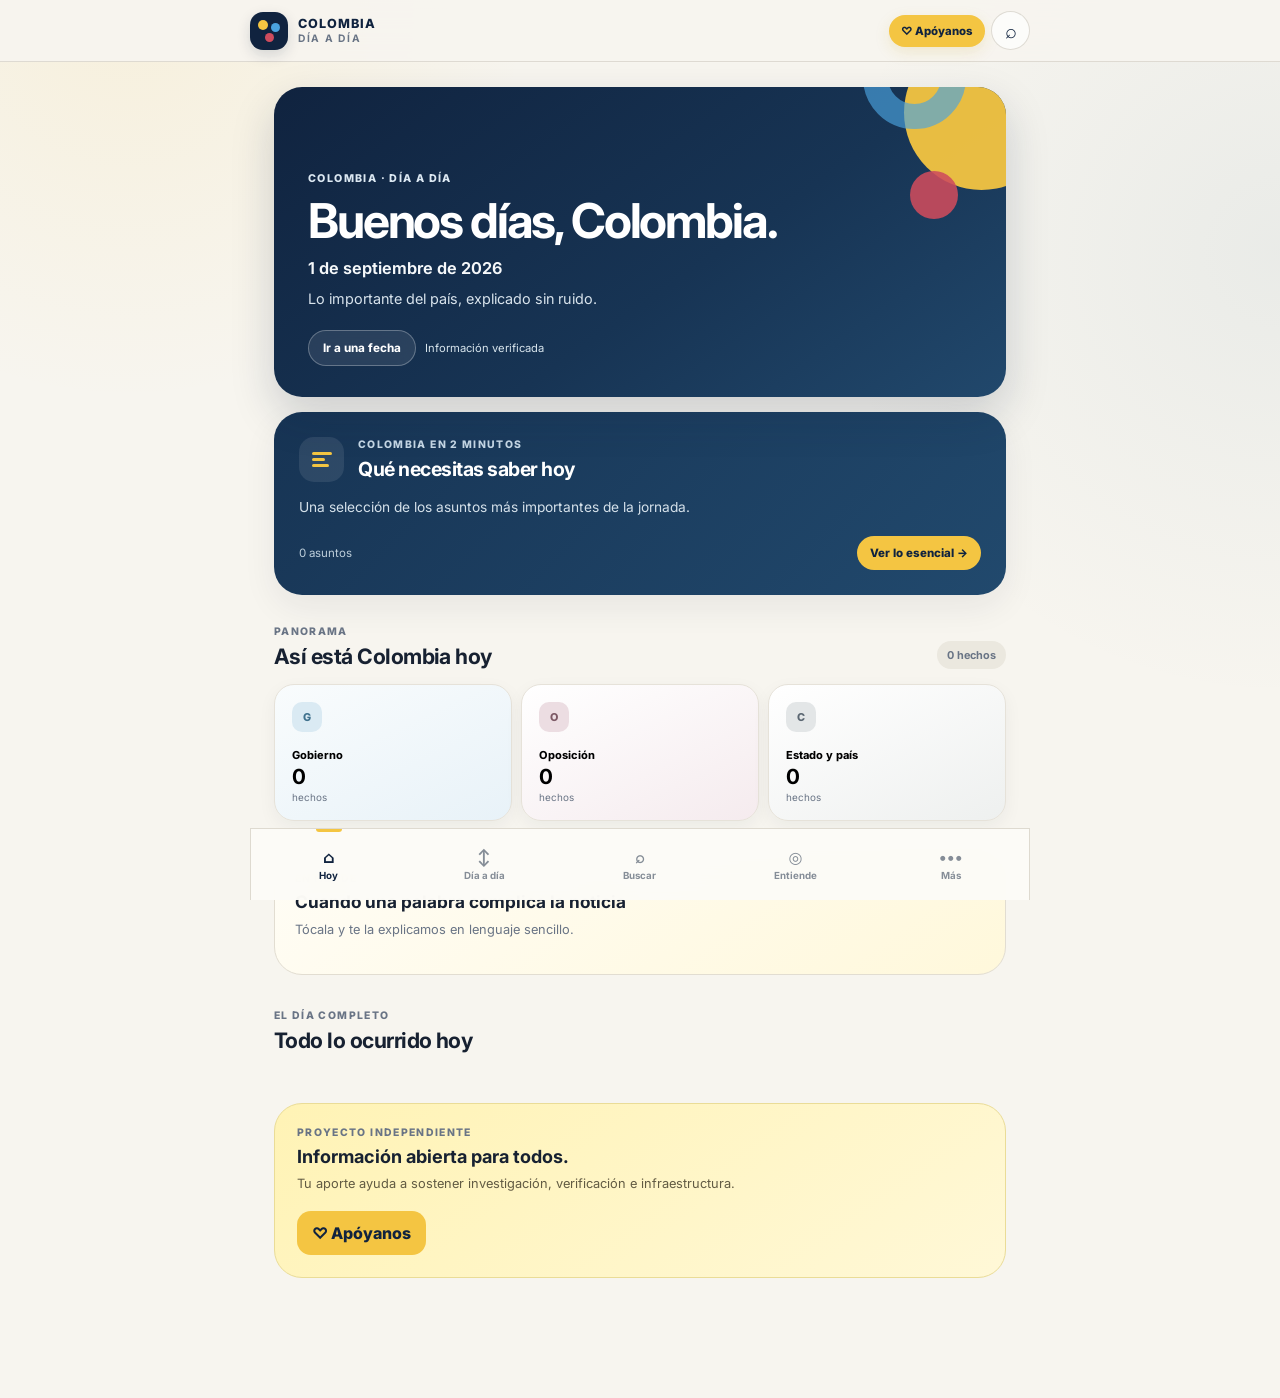
==== commit 5edab080: "Update index.html" ====
--- a/index.html
+++ b/index.html
@@ -743,8 +743,8 @@
   </dialog>
 
 
-  <script src="data.js"></script>
-<script src="data/2026-09.js"></script>
+ <script src="data/2026-09.js"></script>
+<script src="data/2026-10.js"></script>
 <script src="app.js"></script>
 
   <script>
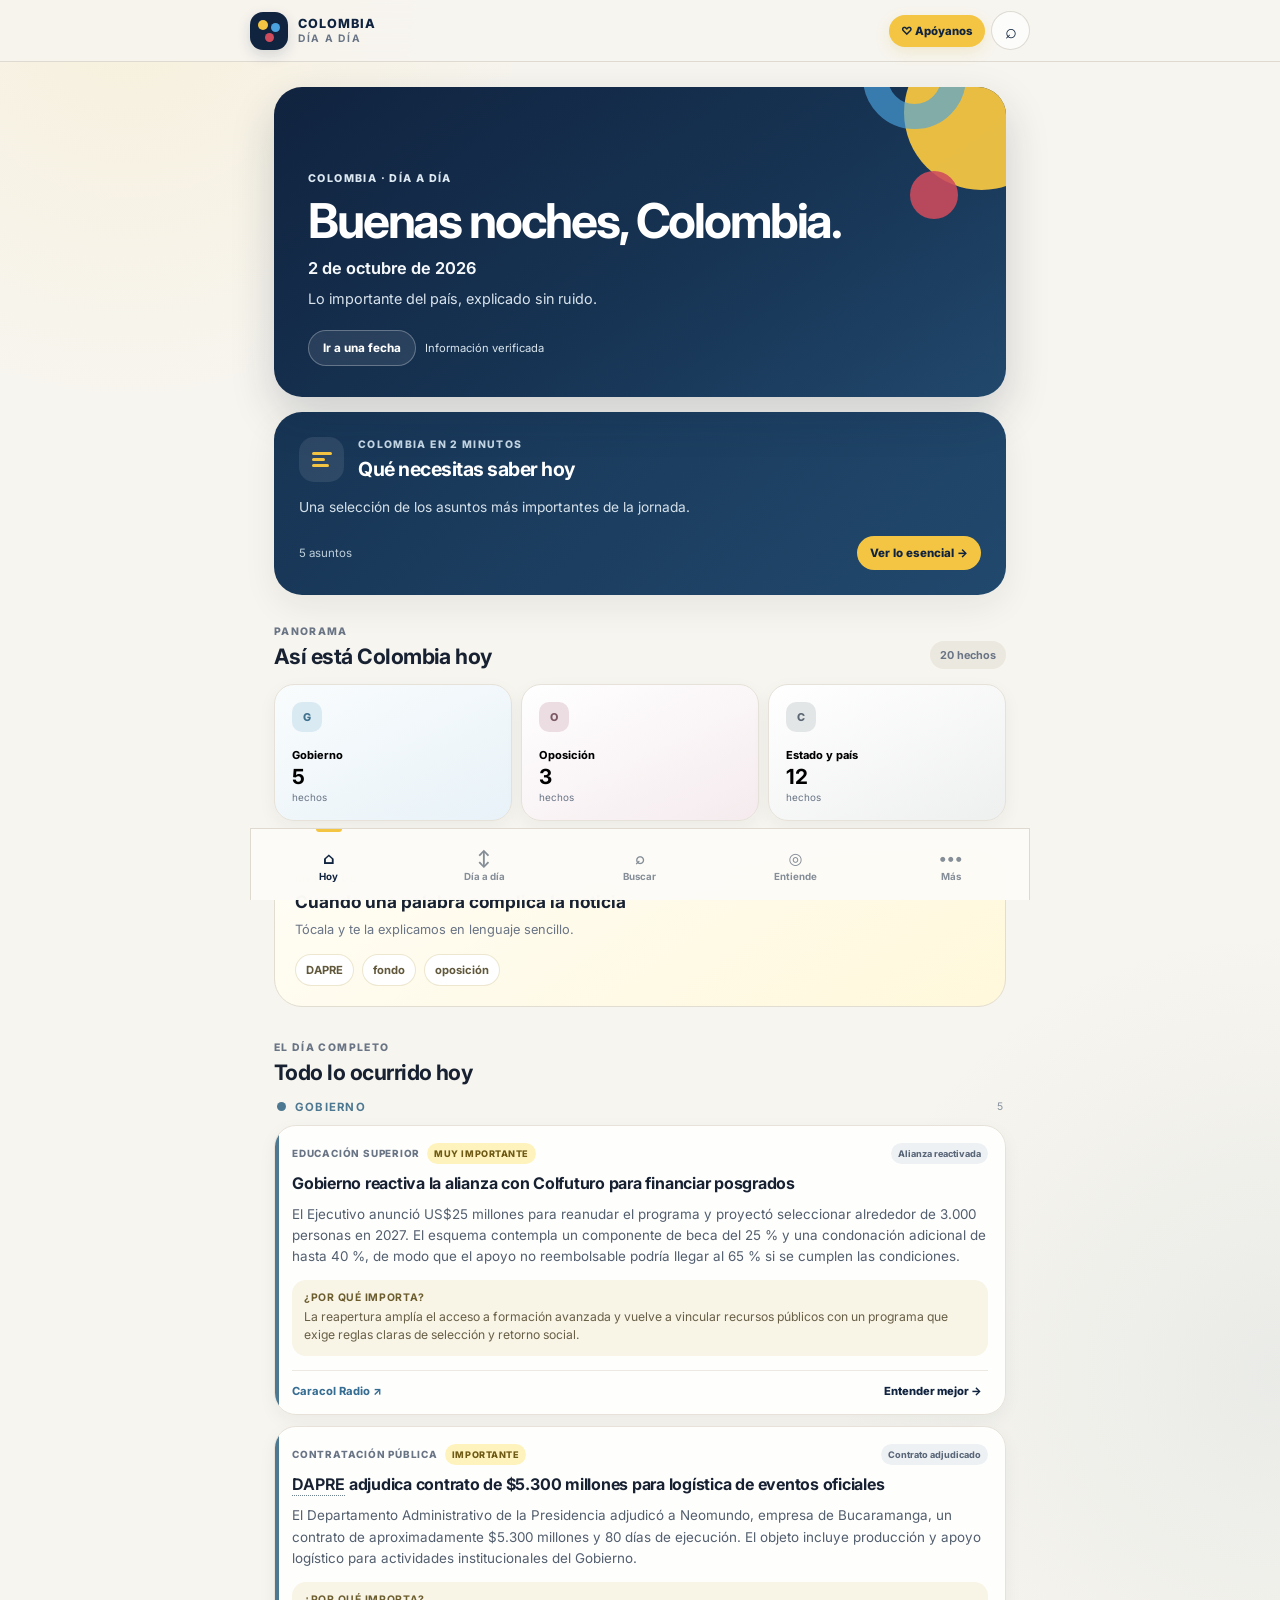
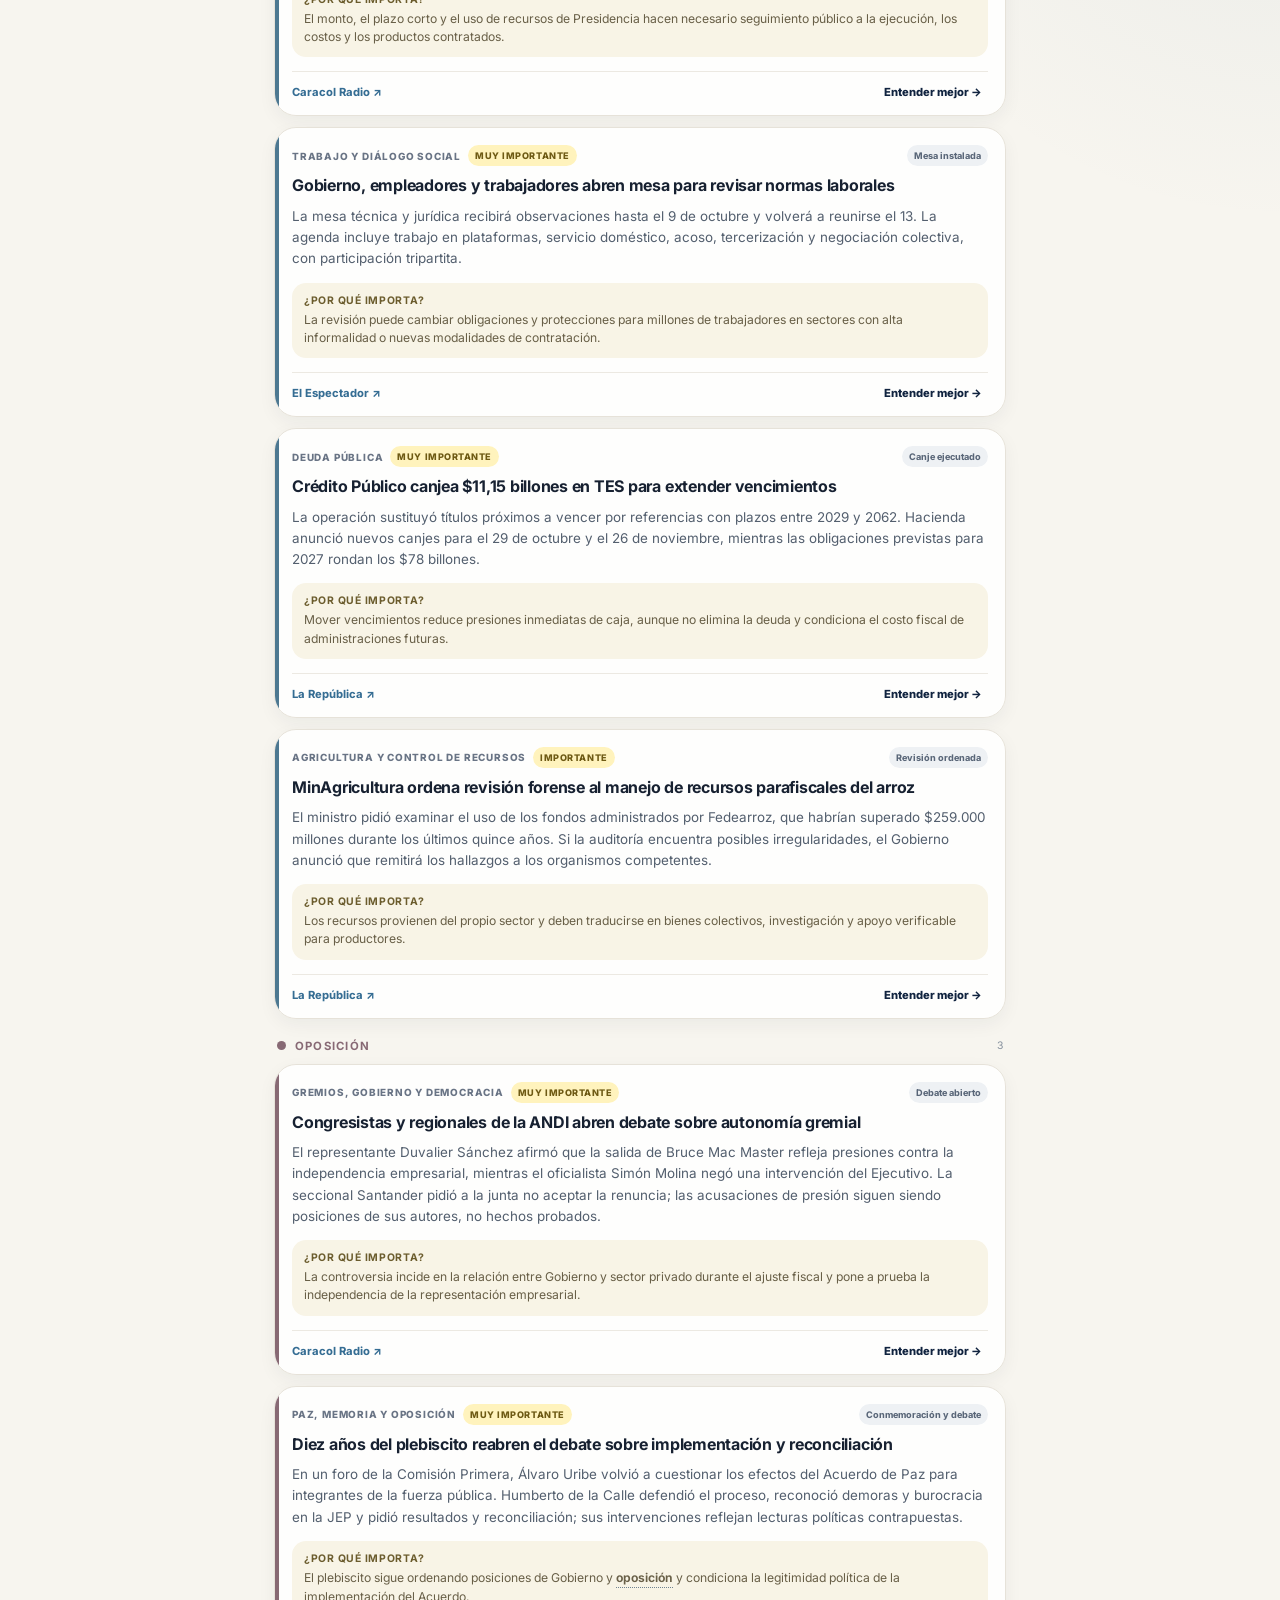
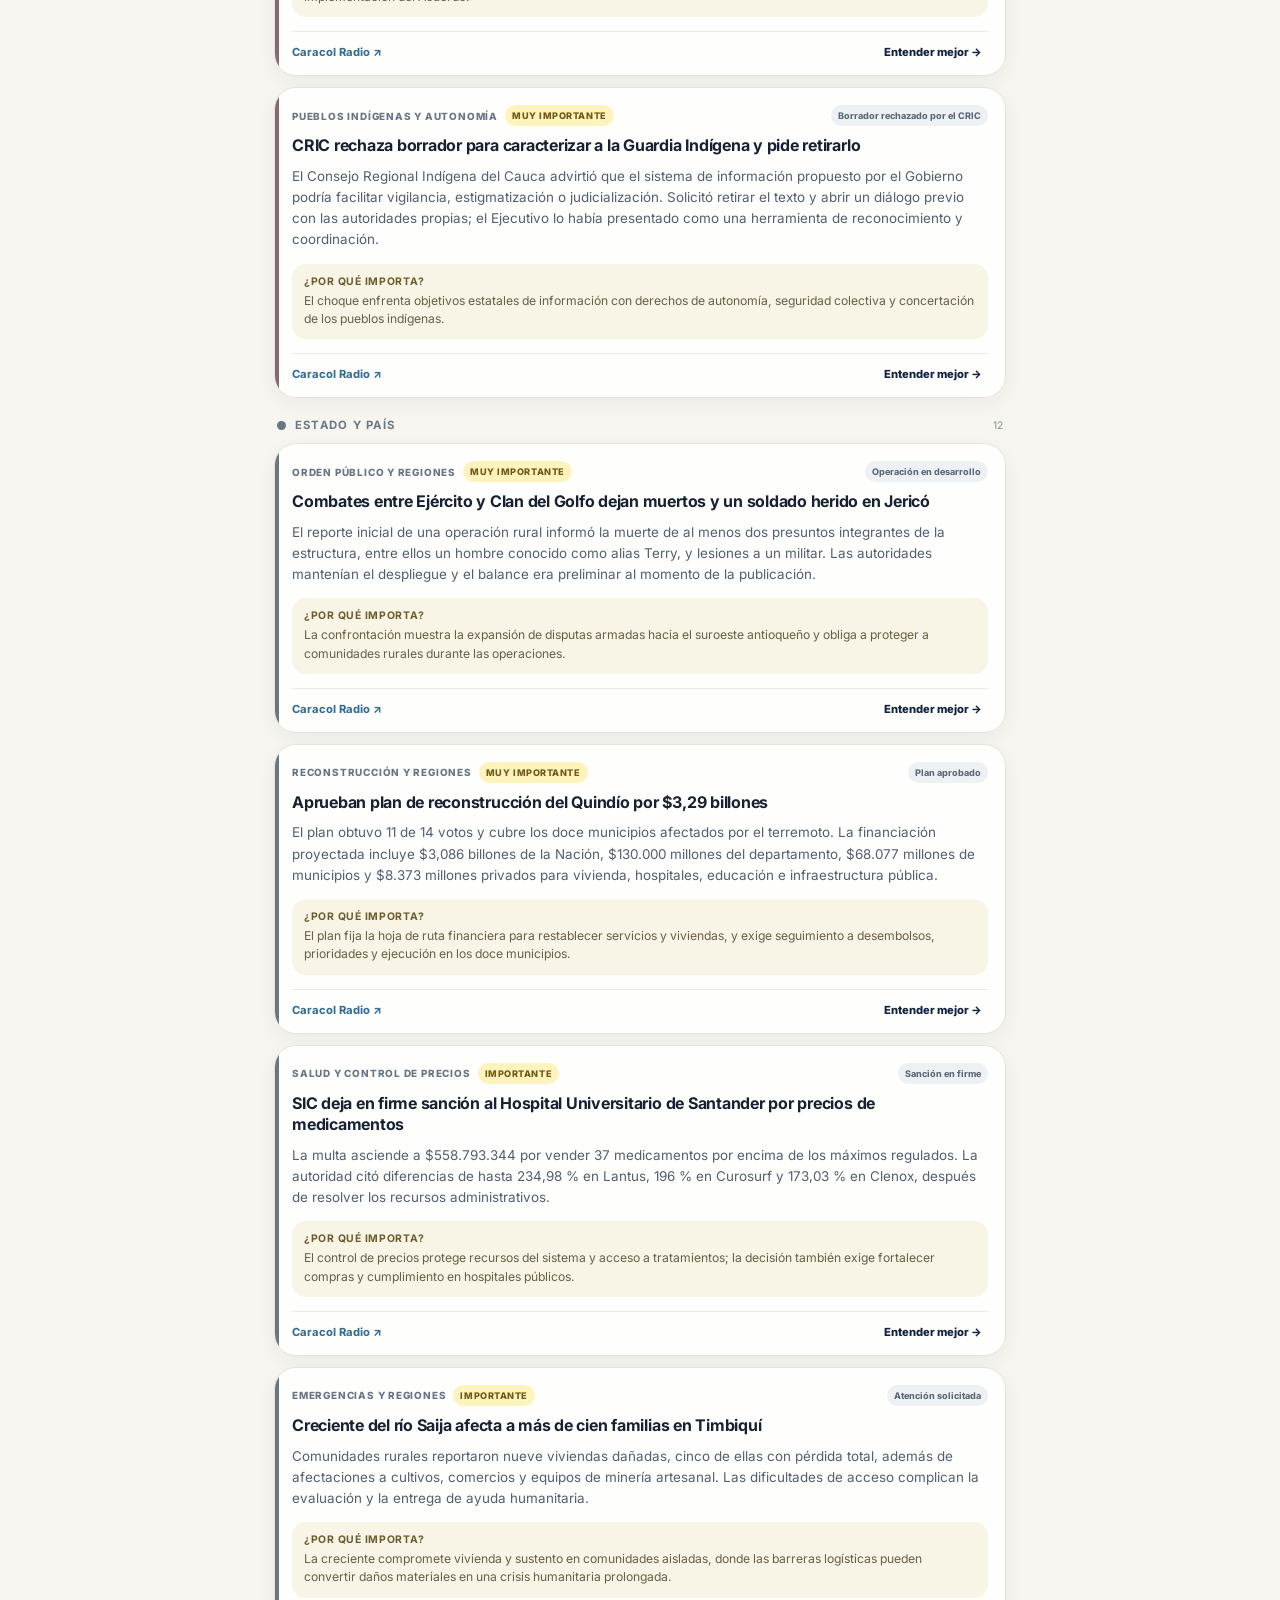
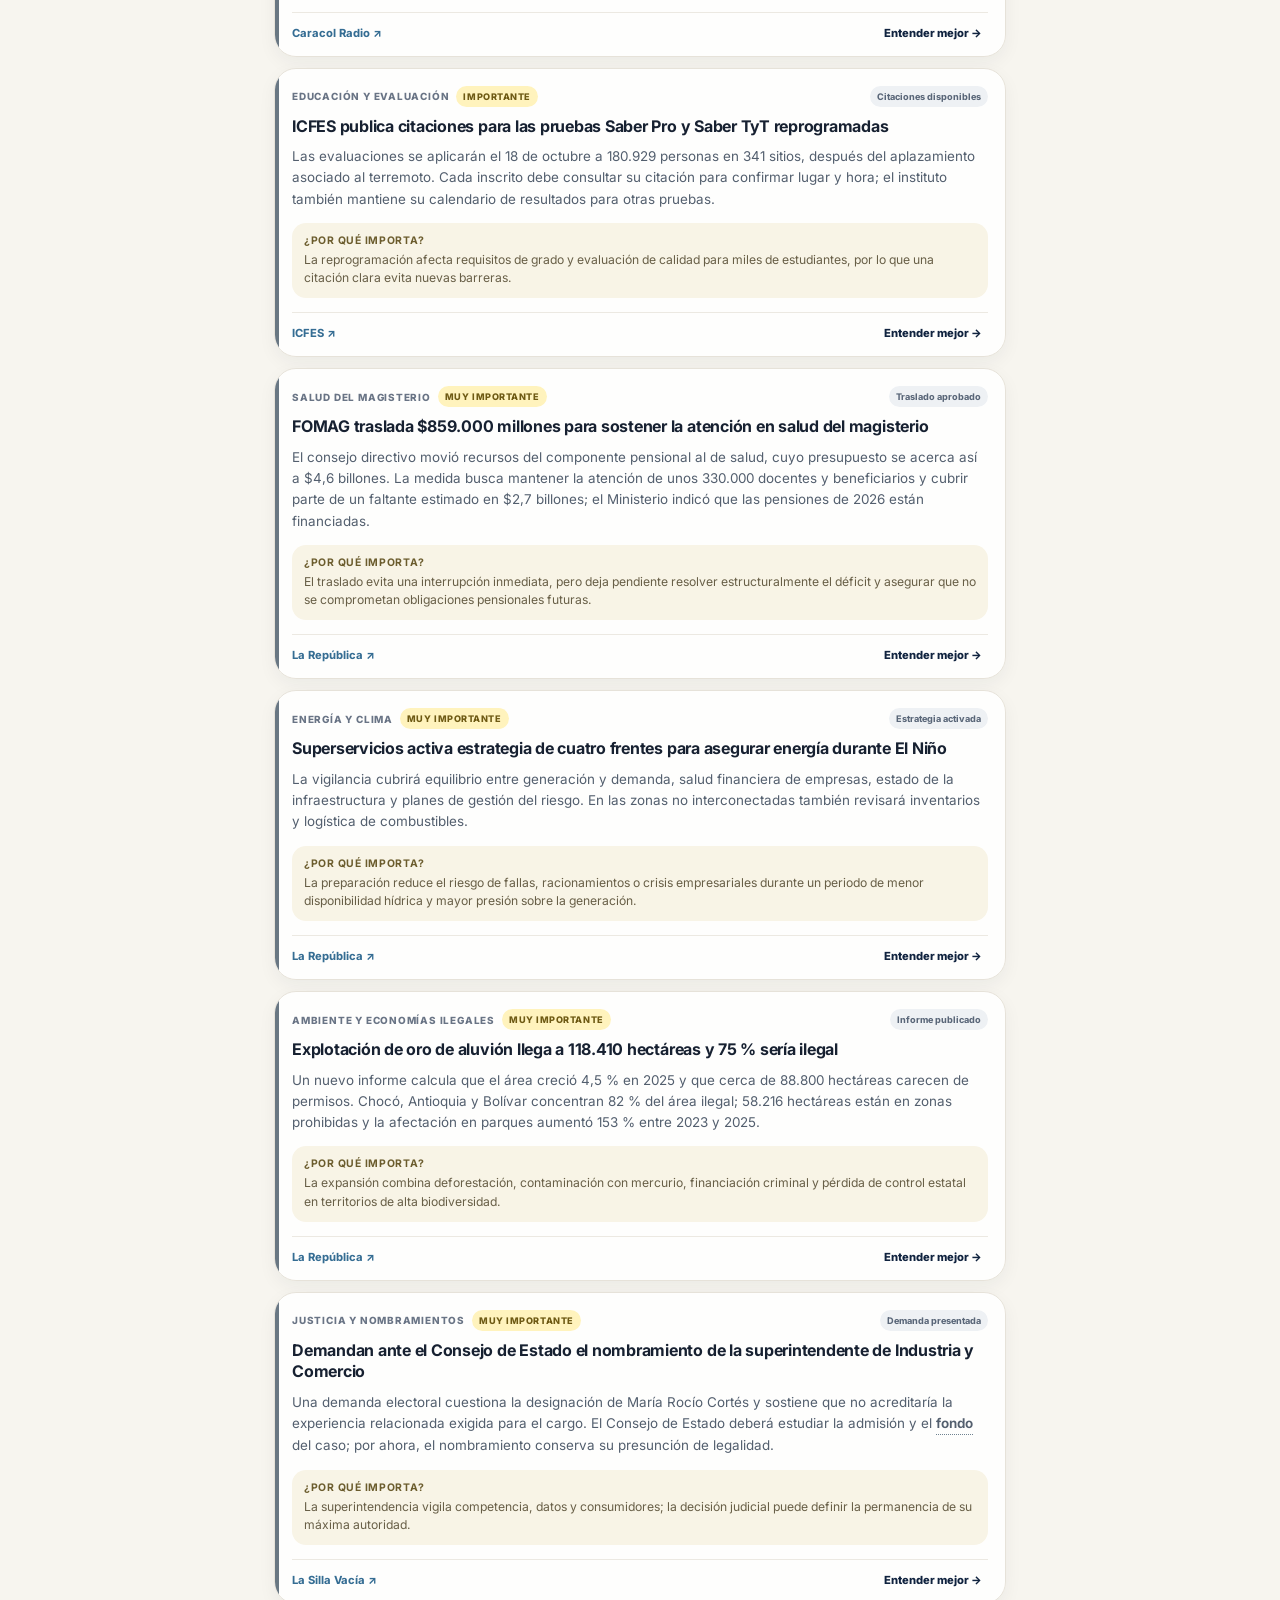
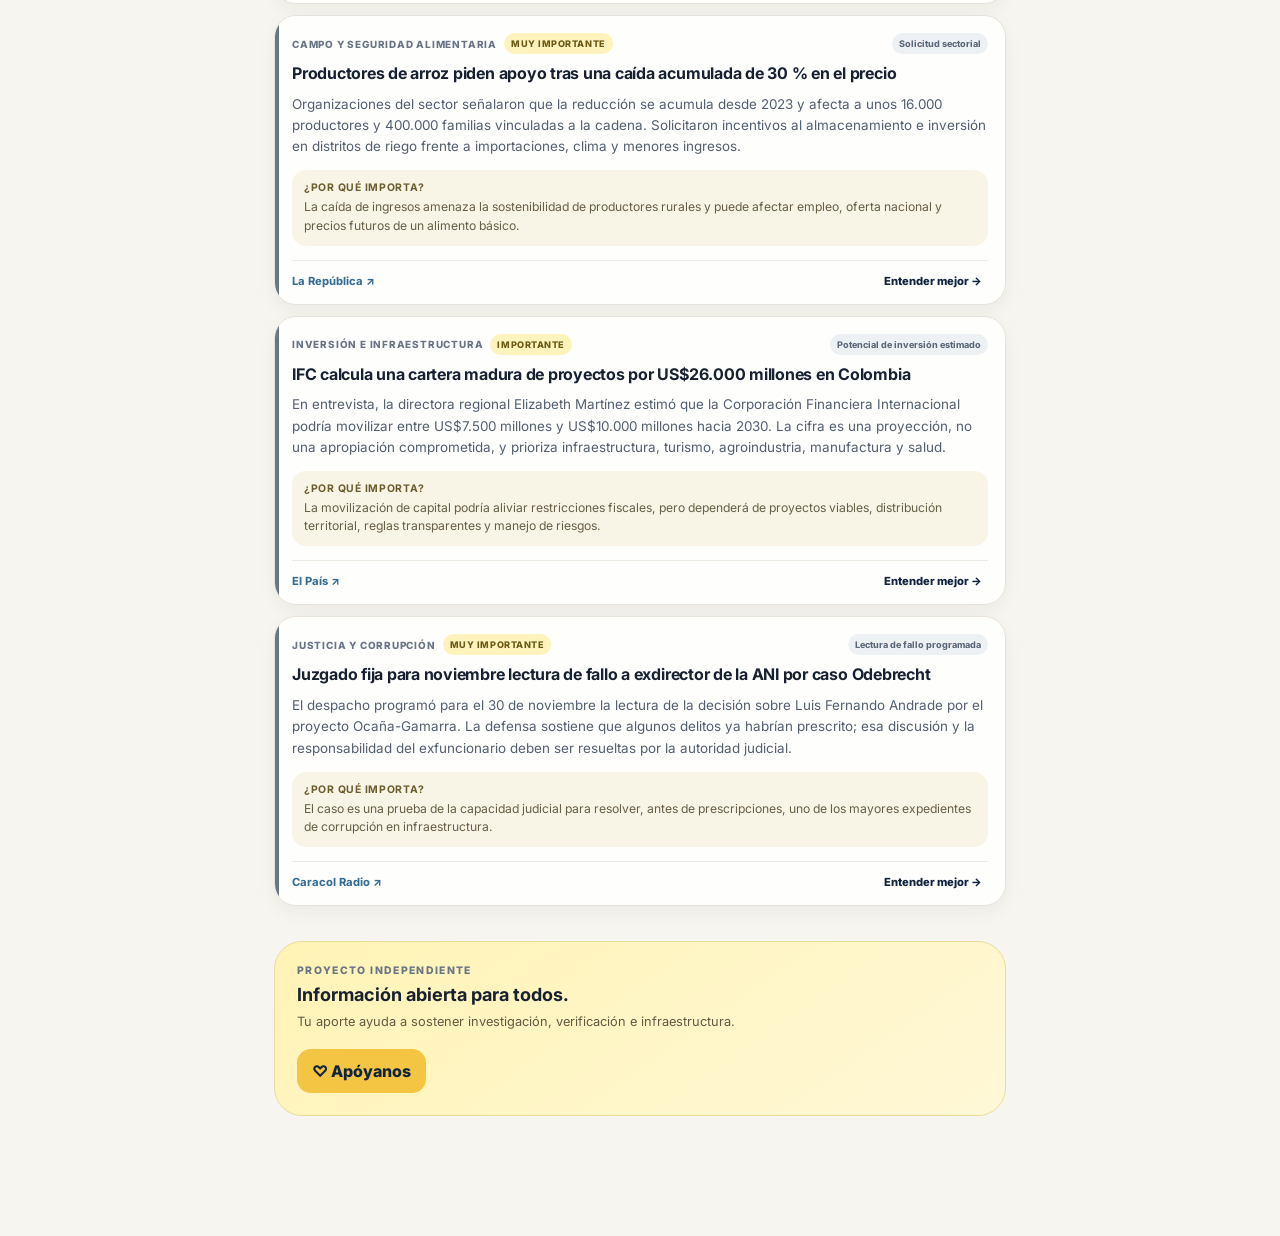
==== commit ab9198b2: "Update index.html" ====
--- a/index.html
+++ b/index.html
@@ -742,11 +742,11 @@
 
   </dialog>
 
-
- <script src="data/2026-09.js"></script>
+<script src="data.js"></script>
+<script src="data/2026-09.js"></script>
 <script src="data/2026-10.js"></script>
 <script src="app.js"></script>
-
+  
   <script>
     if ("serviceWorker" in navigator) {
       window.addEventListener("load", () => {
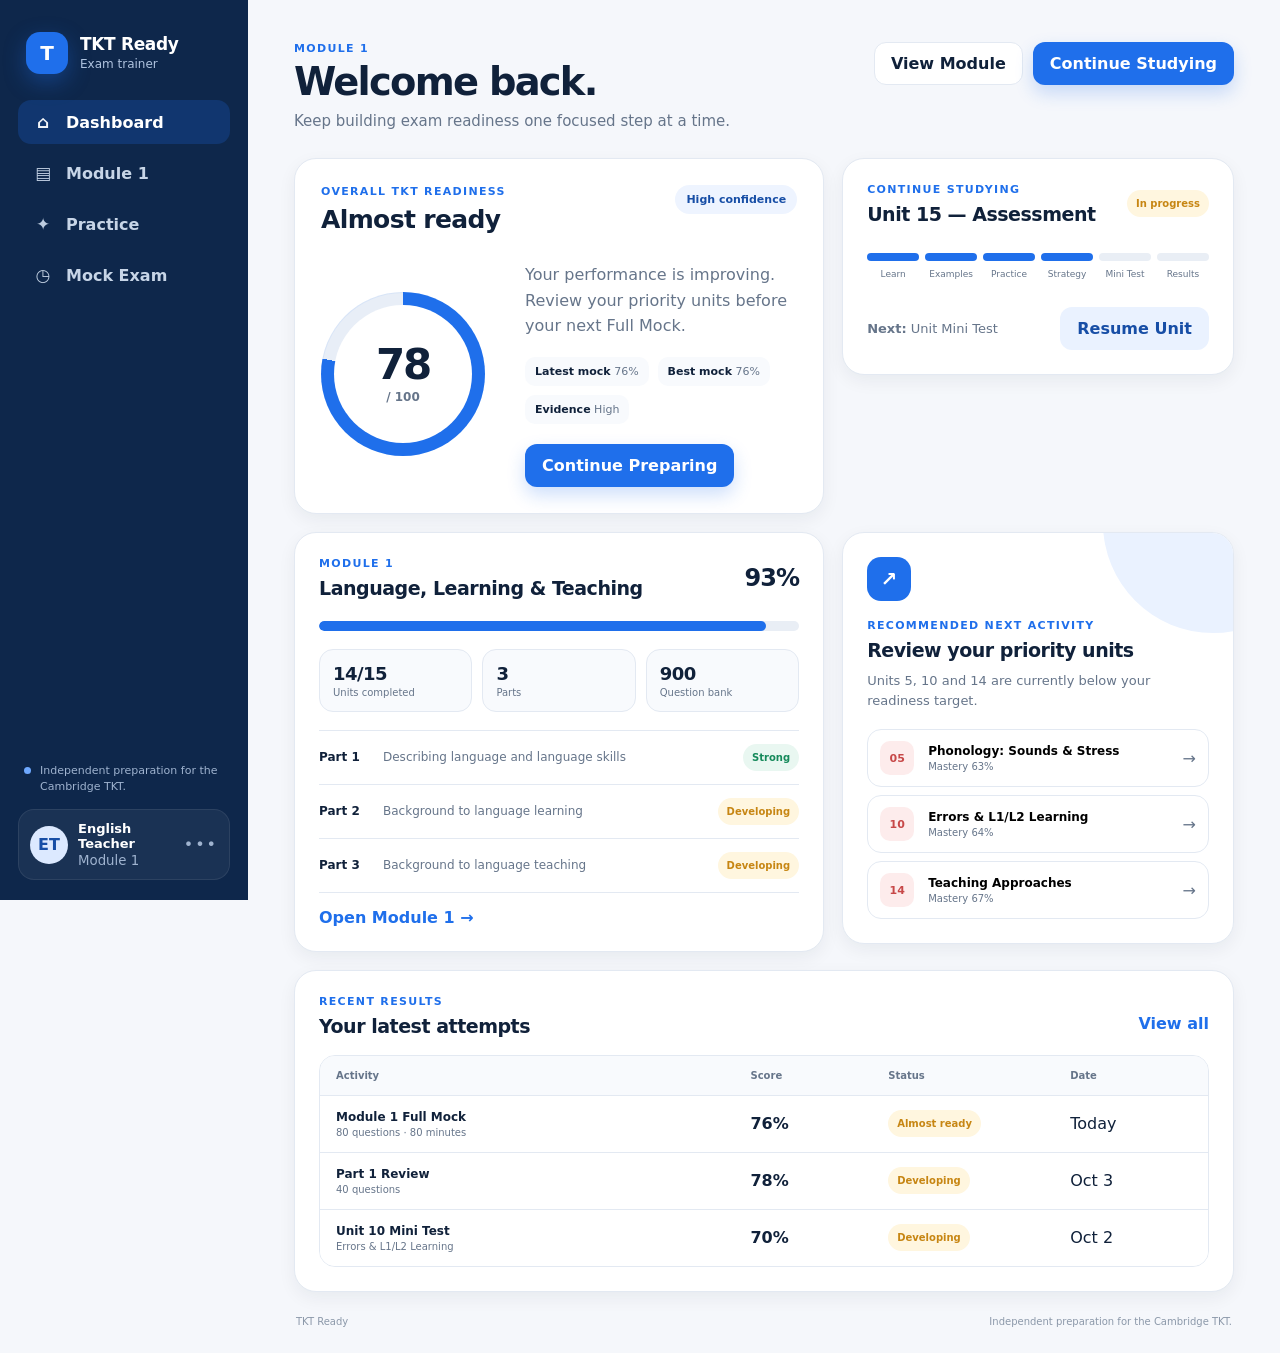
==== commit dbf3e07b: "Add files via upload" ====
--- a/index.html
+++ b/index.html
@@ -1,759 +1,268 @@
 <!doctype html>
-<html lang="es">
+<html lang="en">
 <head>
-  <meta charset="utf-8" />
-  <meta name="viewport" content="width=device-width, initial-scale=1" />
-
-  <title>Colombia · Día a Día</title>
-
-  <meta
-    name="description"
-    content="Colombia Día a Día — información pública verificable, explicada de forma clara y sin opinión editorial."
-  />
-
-  <meta name="theme-color" content="#10233f" />
-
-  <link rel="manifest" href="/manifest.webmanifest" />
-  <link rel="apple-touch-icon" href="/icons/apple-touch-icon.png" />
-  <link
-    rel="icon"
-    type="image/png"
-    sizes="32x32"
-    href="/icons/favicon-32.png"
-  />
-
-  <meta name="apple-mobile-web-app-capable" content="yes" />
-  <meta
-    name="apple-mobile-web-app-status-bar-style"
-    content="default"
-  />
-  <meta
-    name="apple-mobile-web-app-title"
-    content="Colombia Día a Día"
-  />
-
-  <link rel="preconnect" href="https://fonts.googleapis.com" />
-  <link
-    rel="preconnect"
-    href="https://fonts.gstatic.com"
-    crossorigin
-  />
-
-  <link
-    href="https://fonts.googleapis.com/css2?family=Inter:wght@400;500;600;700;800&display=swap"
-    rel="stylesheet"
-  />
-
-  <link rel="stylesheet" href="styles.css" />
+  <meta charset="utf-8">
+  <meta name="viewport" content="width=device-width, initial-scale=1">
+  <meta name="theme-color" content="#0E274B">
+  <title>TKT Ready — Dashboard Prototype</title>
+  <meta name="description" content="Independent preparation for the Cambridge TKT.">
+  <link rel="stylesheet" href="./styles.css">
 </head>
-
 <body>
-
-  <header class="topbar">
-
-    <a class="brand" href="#" id="brandHome" aria-label="Ir a hoy">
-
-      <div class="brand-symbol" aria-hidden="true">
-        <span class="brand-yellow"></span>
-        <span class="brand-blue"></span>
-        <span class="brand-red"></span>
+  <div class="app-shell">
+    <aside class="sidebar" aria-label="Primary navigation">
+      <a class="brand" href="#" aria-label="TKT Ready home">
+        <span class="brand-mark">T</span>
+        <span class="brand-copy">
+          <strong>TKT Ready</strong>
+          <small>Exam trainer</small>
+        </span>
+      </a>
+
+      <nav class="side-nav">
+        <a class="nav-item active" href="./index.html">
+          <span class="nav-icon">⌂</span>
+          <span>Dashboard</span>
+        </a>
+        <a class="nav-item" href="./module1.html">
+          <span class="nav-icon">▤</span>
+          <span>Module 1</span>
+        </a>
+        <a class="nav-item" href="./module1.html#practice">
+          <span class="nav-icon">✦</span>
+          <span>Practice</span>
+        </a>
+        <a class="nav-item" href="./exam.html?mode=mock">
+          <span class="nav-icon">◷</span>
+          <span>Mock Exam</span>
+        </a>
+      </nav>
+
+      <div class="sidebar-bottom">
+        <div class="mini-note">
+          <span class="mini-note-dot"></span>
+          <p>Independent preparation for the Cambridge TKT.</p>
+        </div>
+        <button class="profile-card" type="button">
+          <span class="avatar">ET</span>
+          <span>
+            <strong>English Teacher</strong>
+            <small>Module 1</small>
+          </span>
+          <span class="profile-more">•••</span>
+        </button>
       </div>
-
-      <div class="brand-copy">
-        <strong>COLOMBIA</strong>
-        <span>DÍA A DÍA</span>
-      </div>
-
-    </a>
-
-    <div class="top-actions">
-
-      <button
-        class="top-support-btn"
-        id="topSupportBtn"
-        type="button"
-      >
-        ♡ Apóyanos
-      </button>
-
-      <button
-        class="round-icon-btn"
-        id="openSearch"
-        type="button"
-        aria-label="Buscar"
-      >
-        <span aria-hidden="true">⌕</span>
-      </button>
-
-    </div>
-
-  </header>
-
-
-  <main>
-
-    <!-- HERO -->
-
-    <section class="welcome-card">
-
-      <div class="welcome-decoration decoration-a"></div>
-      <div class="welcome-decoration decoration-b"></div>
-      <div class="welcome-decoration decoration-c"></div>
-
-      <div class="welcome-content">
-
-        <p class="welcome-kicker" id="welcomeKicker">
-          COLOMBIA · DÍA A DÍA
-        </p>
-
-        <h1 id="welcomeTitle">
-          Buenos días, Colombia.
-        </h1>
-
-        <p class="welcome-date" id="heroDate">
-          1 de septiembre de 2026
-        </p>
-
-        <p class="welcome-text">
-          Lo importante del país, explicado sin ruido.
-        </p>
-
-        <div class="welcome-actions">
-
-          <button
-            class="soft-btn"
-            id="goToDate"
-            type="button"
-          >
-            Ir a una fecha
-          </button>
-
-          <span class="verified-note" id="heroStatus">
-            Información verificada
-          </span>
-
+    </aside>
+
+    <main class="main">
+      <header class="topbar">
+        <div>
+          <p class="eyebrow">MODULE 1</p>
+          <h1>Welcome back.</h1>
+          <p class="topbar-subtitle">Keep building exam readiness one focused step at a time.</p>
         </div>
-
-      </div>
-
-    </section>
-
-
-    <!-- COLOMBIA EN 2 MINUTOS -->
-
-    <section
-      class="brief-card"
-      id="briefCard"
-    >
-
-      <div class="brief-top">
-
-        <div class="brief-icon" aria-hidden="true">
-          <span></span>
-          <span></span>
-          <span></span>
+        <div class="topbar-actions">
+          <a class="ghost-button link-button" href="./module1.html">View Module</a>
+          <a class="primary-button link-button" href="./unit.html?unit=15">Continue Studying</a>
         </div>
-
-        <div>
-          <span class="section-kicker light">
-            COLOMBIA EN 2 MINUTOS
-          </span>
-
-          <h2>Qué necesitas saber hoy</h2>
-        </div>
-
-      </div>
-
-      <p id="briefDescription">
-        Una selección de los asuntos más importantes de la jornada.
-      </p>
-
-      <div class="brief-meta">
-
-        <span id="briefCount">0 asuntos</span>
-
-        <button
-          id="openBrief"
-          class="brief-btn"
-          type="button"
-        >
-          Ver lo esencial →
-        </button>
-
-      </div>
-
-    </section>
-
-
-    <!-- RESUMEN DEL DÍA -->
-
-    <section class="day-overview">
-
-      <div class="section-heading">
-
-        <div>
-          <span class="section-kicker">
-            PANORAMA
-          </span>
-
-          <h2>Así está Colombia hoy</h2>
-        </div>
-
-        <span
-          class="day-total"
-          id="todayEventCount"
-        >
-          0 hechos
-        </span>
-
-      </div>
-
-
-      <div class="overview-grid">
-
-        <button
-          class="overview-card government-card"
-          data-filter-group="government"
-          type="button"
-        >
-          <span class="overview-symbol">
-            G
-          </span>
-
-          <span class="overview-name">
-            Gobierno
-          </span>
-
-          <strong id="governmentCount">
-            0
-          </strong>
-
-          <small>
-            hechos
-          </small>
-        </button>
-
-
-        <button
-          class="overview-card opposition-card"
-          data-filter-group="opposition"
-          type="button"
-        >
-          <span class="overview-symbol">
-            O
-          </span>
-
-          <span class="overview-name">
-            Oposición
-          </span>
-
-          <strong id="oppositionCount">
-            0
-          </strong>
-
-          <small>
-            hechos
-          </small>
-        </button>
-
-
-        <button
-          class="overview-card state-card"
-          data-filter-group="state"
-          type="button"
-        >
-          <span class="overview-symbol">
-            C
-          </span>
-
-          <span class="overview-name">
-            Estado y país
-          </span>
-
-          <strong id="stateCount">
-            0
-          </strong>
-
-          <small>
-            hechos
-          </small>
-        </button>
-
-      </div>
-
-    </section>
-
-
-    <!-- TERMINOS DEL DÍA -->
-
-    <section
-      class="understand-strip"
-      id="understandStrip"
-    >
-
-      <div class="understand-copy">
-
-        <span class="section-kicker">
-          ENTIENDE
-        </span>
-
-        <h2>Cuando una palabra complica la noticia</h2>
-
-        <p>
-          Tócala y te la explicamos en lenguaje sencillo.
-        </p>
-
-      </div>
-
-      <div
-        class="term-chips"
-        id="termChips"
-      ></div>
-
-    </section>
-
-
-    <!-- TODO LO OCURRIDO -->
-
-    <section class="events-section">
-
-      <div class="section-heading">
-
-        <div>
-          <span class="section-kicker">
-            EL DÍA COMPLETO
-          </span>
-
-          <h2 id="eventsHeading">
-            Todo lo ocurrido hoy
-          </h2>
-        </div>
-
-        <button
-          class="view-all-btn"
-          id="clearGroupFilter"
-          type="button"
-          hidden
-        >
-          Ver todo
-        </button>
-
-      </div>
-
-      <div
-        id="timeline"
-        class="events-feed"
-        aria-live="polite"
-      ></div>
-
-    </section>
-
-
-    <!-- APOYO -->
-
-    <section class="support-card">
-
-      <div class="support-copy">
-
-        <span class="section-kicker">
-          PROYECTO INDEPENDIENTE
-        </span>
-
-        <h2>
-          Información abierta para todos.
-        </h2>
-
-        <p>
-          Tu aporte ayuda a sostener investigación,
-          verificación e infraestructura.
-        </p>
-
-      </div>
-
-      <button
-        class="support-btn"
-        id="supportBtn"
-        type="button"
-      >
-        ♡ Apóyanos
-      </button>
-
-    </section>
-
-  </main>
-
-
-  <!-- NAVEGACIÓN -->
-
-  <nav
-    class="bottom-nav"
-    aria-label="Navegación principal"
-  >
-
-    <button
-      class="nav-item active"
-      data-section="hoy"
-      type="button"
-    >
-      <span class="nav-icon">⌂</span>
-      <span>Hoy</span>
-    </button>
-
-    <button
-      class="nav-item"
-      data-section="dia"
-      type="button"
-    >
-      <span class="nav-icon">↕</span>
-      <span>Día a día</span>
-    </button>
-
-    <button
-      class="nav-item"
-      data-section="buscar"
-      id="navSearch"
-      type="button"
-    >
-      <span class="nav-icon">⌕</span>
-      <span>Buscar</span>
-    </button>
-
-    <button
-      class="nav-item"
-      data-section="entiende"
-      type="button"
-    >
-      <span class="nav-icon">◎</span>
-      <span>Entiende</span>
-    </button>
-
-    <button
-      class="nav-item"
-      data-section="mas"
-      type="button"
-    >
-      <span class="nav-icon">•••</span>
-      <span>Más</span>
-    </button>
-
-  </nav>
-
-
-  <!-- BUSCAR -->
-
-  <dialog id="searchDialog">
-
-    <div class="dialog-card">
-
-      <div class="dialog-head">
-
-        <div>
-          <span class="section-kicker">
-            BUSCAR
-          </span>
-
-          <h3>
-            Encuentra hechos, personas o conceptos
-          </h3>
-        </div>
-
-        <button
-          class="close-btn"
-          data-close-dialog="searchDialog"
-          type="button"
-          aria-label="Cerrar"
-        >
-          ×
-        </button>
-
-      </div>
-
-      <input
-        id="searchInput"
-        type="search"
-        placeholder="Petro, Congreso, terremoto, inflación…"
-        autocomplete="off"
-      />
-
-      <div
-        id="searchResults"
-        class="search-results"
-      ></div>
-
-    </div>
-
-  </dialog>
-
-
-  <!-- IR A FECHA -->
-
-  <dialog id="dateDialog">
-
-    <div class="dialog-card">
-
-      <div class="dialog-head">
-
-        <div>
-          <span class="section-kicker">
-            DÍA A DÍA
-          </span>
-
-          <h3>
-            Consulta otra fecha
-          </h3>
-        </div>
-
-        <button
-          class="close-btn"
-          data-close-dialog="dateDialog"
-          type="button"
-          aria-label="Cerrar"
-        >
-          ×
-        </button>
-
-      </div>
-
-      <input
-        id="dateInput"
-        type="date"
-        min="2026-08-07"
-      />
-
-      <button
-        class="primary-btn"
-        id="dateSubmit"
-        type="button"
-      >
-        Ver esta fecha
-      </button>
-
-      <p class="helper">
-        La cronología comienza el 7 de agosto de 2026.
-      </p>
-
-    </div>
-
-  </dialog>
-
-
-  <!-- COLOMBIA EN 2 MINUTOS -->
-
-  <dialog id="briefDialog">
-
-    <div class="dialog-card large-dialog">
-
-      <div class="dialog-head">
-
-        <div>
-          <span class="section-kicker">
-            COLOMBIA EN 2 MINUTOS
-          </span>
-
-          <h3>
-            Lo esencial del día
-          </h3>
-        </div>
-
-        <button
-          class="close-btn"
-          data-close-dialog="briefDialog"
-          type="button"
-          aria-label="Cerrar"
-        >
-          ×
-        </button>
-
-      </div>
-
-      <div
-        id="briefResults"
-        class="brief-results"
-      ></div>
-
-    </div>
-
-  </dialog>
-
-
-  <!-- ENTIENDE -->
-
-  <dialog id="termDialog">
-
-    <div class="dialog-card">
-
-      <div class="dialog-head">
-
-        <div>
-          <span class="section-kicker">
-            ENTIENDE
-          </span>
-
-          <h3 id="termDialogTitle">
-            Concepto
-          </h3>
-        </div>
-
-        <button
-          class="close-btn"
-          data-close-dialog="termDialog"
-          type="button"
-          aria-label="Cerrar"
-        >
-          ×
-        </button>
-
-      </div>
-
-      <div class="definition-card">
-
-        <span class="definition-label">
-          EN PALABRAS SENCILLAS
-        </span>
-
-        <p id="termDialogDefinition"></p>
-
-      </div>
-
-    </div>
-
-  </dialog>
-
-
-  <!-- GLOSARIO -->
-
-  <dialog id="glossaryDialog">
-
-    <div class="dialog-card large-dialog">
-
-      <div class="dialog-head">
-
-        <div>
-          <span class="section-kicker">
-            ENTIENDE
-          </span>
-
-          <h3>
-            Diccionario ciudadano
-          </h3>
-        </div>
-
-        <button
-          class="close-btn"
-          data-close-dialog="glossaryDialog"
-          type="button"
-          aria-label="Cerrar"
-        >
-          ×
-        </button>
-
-      </div>
-
-      <input
-        id="glossarySearch"
-        type="search"
-        placeholder="Buscar concepto…"
-        autocomplete="off"
-      />
-
-      <div
-        id="glossaryResults"
-        class="glossary-results"
-      ></div>
-
-    </div>
-
-  </dialog>
-
-
-  <!-- APOYANOS -->
-
-  <dialog id="supportDialog">
-
-    <div class="dialog-card support-dialog-card">
-
-      <div class="dialog-head">
-
-        <div>
-          <span class="section-kicker">
-            APÓYANOS
-          </span>
-
-          <h3>
-            Ayúdanos a mantener la información abierta
-          </h3>
-        </div>
-
-        <button
-          class="close-btn"
-          data-close-dialog="supportDialog"
-          type="button"
-          aria-label="Cerrar"
-        >
-          ×
-        </button>
-
-      </div>
-
-      <p class="support-intro">
-        Tu aporte voluntario ayuda a sostener investigación,
-        verificación e infraestructura.
-      </p>
-
-      <div class="qr-wrap">
-        <img
-          src="assets/qr-apoyanos.jpeg"
-          alt="Código QR Bre-B para apoyar Colombia Día a Día"
-          class="support-qr"
-        />
-      </div>
-
-      <div class="key-box">
-
-        <span class="key-label">
-          LLAVE BRE-B
-        </span>
-
-        <strong id="brebKey">
-          71744644
-        </strong>
-
-        <button
-          class="copy-key-btn"
-          id="copyKeyBtn"
-          type="button"
-        >
-          Copiar llave
-        </button>
-
-      </div>
-
-      <p
-        class="copy-status"
-        id="copyStatus"
-        aria-live="polite"
-      ></p>
-
-      <p class="helper">
-        Los aportes son voluntarios.
-      </p>
-
-    </div>
-
-  </dialog>
-
-<script src="data.js"></script>
-<script src="data/2026-09.js"></script>
-<script src="data/2026-10.js"></script>
-<script src="app.js"></script>
-  
-  <script>
-    if ("serviceWorker" in navigator) {
-      window.addEventListener("load", () => {
-        navigator.serviceWorker.register("/sw.js");
-      });
-    }
-  </script>
-
+      </header>
+
+      <section class="dashboard-grid">
+        <article class="readiness-card card">
+          <div class="card-heading">
+            <div>
+              <p class="eyebrow">OVERALL TKT READINESS</p>
+              <h2>Almost ready</h2>
+            </div>
+            <span class="confidence-badge">High confidence</span>
+          </div>
+
+          <div class="readiness-content">
+            <div class="score-ring" role="img" aria-label="Readiness score 78 out of 100">
+              <div class="score-ring-inner">
+                <strong>78</strong>
+                <span>/ 100</span>
+              </div>
+            </div>
+
+            <div class="readiness-copy">
+              <p>Your performance is improving. Review your priority units before your next Full Mock.</p>
+              <div class="readiness-meta">
+                <span><b>Latest mock</b> 76%</span>
+                <span><b>Best mock</b> 76%</span>
+                <span><b>Evidence</b> High</span>
+              </div>
+              <button class="primary-button" type="button">Continue Preparing</button>
+            </div>
+          </div>
+        </article>
+
+        <article class="continue-card card">
+          <div class="card-heading compact">
+            <div>
+              <p class="eyebrow">CONTINUE STUDYING</p>
+              <h3>Unit 15 — Assessment</h3>
+            </div>
+            <span class="status-chip developing">In progress</span>
+          </div>
+
+          <div class="stage-line">
+            <span class="stage active"></span>
+            <span class="stage active"></span>
+            <span class="stage active"></span>
+            <span class="stage active"></span>
+            <span class="stage"></span>
+            <span class="stage"></span>
+          </div>
+
+          <div class="stage-labels">
+            <span>Learn</span><span>Examples</span><span>Practice</span>
+            <span>Strategy</span><span>Mini Test</span><span>Results</span>
+          </div>
+
+          <div class="continue-footer">
+            <p><b>Next:</b> Unit Mini Test</p>
+            <a class="secondary-button link-button" href="./unit.html?unit=15">Resume Unit</a>
+          </div>
+        </article>
+
+        <article class="module-card card">
+          <div class="card-heading compact">
+            <div>
+              <p class="eyebrow">MODULE 1</p>
+              <h3>Language, Learning & Teaching</h3>
+            </div>
+            <strong class="progress-number">93%</strong>
+          </div>
+
+          <div class="big-progress" aria-label="Module progress 93 percent">
+            <span style="width:93%"></span>
+          </div>
+
+          <div class="module-stats">
+            <div>
+              <strong>14/15</strong>
+              <span>Units completed</span>
+            </div>
+            <div>
+              <strong>3</strong>
+              <span>Parts</span>
+            </div>
+            <div>
+              <strong>900</strong>
+              <span>Question bank</span>
+            </div>
+          </div>
+
+          <div class="part-list">
+            <div class="part-row">
+              <span>Part 1</span>
+              <span class="part-title">Describing language and language skills</span>
+              <span class="status-chip strong">Strong</span>
+            </div>
+            <div class="part-row">
+              <span>Part 2</span>
+              <span class="part-title">Background to language learning</span>
+              <span class="status-chip developing">Developing</span>
+            </div>
+            <div class="part-row">
+              <span>Part 3</span>
+              <span class="part-title">Background to language teaching</span>
+              <span class="status-chip developing">Developing</span>
+            </div>
+          </div>
+
+          <a class="text-button link-text-button" href="./module1.html">Open Module 1 →</a>
+        </article>
+
+        <article class="recommendation-card card">
+          <div class="recommendation-icon">↗</div>
+          <p class="eyebrow">RECOMMENDED NEXT ACTIVITY</p>
+          <h3>Review your priority units</h3>
+          <p>Units 5, 10 and 14 are currently below your readiness target.</p>
+
+          <div class="priority-list">
+            <button class="priority-row" type="button">
+              <span class="priority-number">05</span>
+              <span>
+                <strong>Phonology: Sounds & Stress</strong>
+                <small>Mastery 63%</small>
+              </span>
+              <span class="arrow">→</span>
+            </button>
+            <button class="priority-row" type="button">
+              <span class="priority-number">10</span>
+              <span>
+                <strong>Errors & L1/L2 Learning</strong>
+                <small>Mastery 64%</small>
+              </span>
+              <span class="arrow">→</span>
+            </button>
+            <button class="priority-row" type="button">
+              <span class="priority-number">14</span>
+              <span>
+                <strong>Teaching Approaches</strong>
+                <small>Mastery 67%</small>
+              </span>
+              <span class="arrow">→</span>
+            </button>
+          </div>
+        </article>
+
+        <article class="recent-card card">
+          <div class="card-heading compact">
+            <div>
+              <p class="eyebrow">RECENT RESULTS</p>
+              <h3>Your latest attempts</h3>
+            </div>
+            <button class="text-button" type="button">View all</button>
+          </div>
+
+          <div class="results-table" role="table" aria-label="Recent results">
+            <div class="result-row header" role="row">
+              <span>Activity</span>
+              <span>Score</span>
+              <span>Status</span>
+              <span>Date</span>
+            </div>
+            <button class="result-row" type="button" role="row">
+              <span>
+                <strong>Module 1 Full Mock</strong>
+                <small>80 questions · 80 minutes</small>
+              </span>
+              <span class="score-cell">76%</span>
+              <span><em class="status-chip developing">Almost ready</em></span>
+              <span>Today</span>
+            </button>
+            <button class="result-row" type="button" role="row">
+              <span>
+                <strong>Part 1 Review</strong>
+                <small>40 questions</small>
+              </span>
+              <span class="score-cell">78%</span>
+              <span><em class="status-chip developing">Developing</em></span>
+              <span>Oct 3</span>
+            </button>
+            <button class="result-row" type="button" role="row">
+              <span>
+                <strong>Unit 10 Mini Test</strong>
+                <small>Errors & L1/L2 Learning</small>
+              </span>
+              <span class="score-cell">70%</span>
+              <span><em class="status-chip developing">Developing</em></span>
+              <span>Oct 2</span>
+            </button>
+          </div>
+        </article>
+      </section>
+
+      <footer class="footer">
+        <span>TKT Ready</span>
+        <span>Independent preparation for the Cambridge TKT.</span>
+      </footer>
+    </main>
+  </div>
+
+  <script src="./app.js"></script>
 </body>
 </html>
--- a/styles.css
+++ b/styles.css
@@ -1,2115 +1,1529 @@
-/* =========================================================
-   COLOMBIA · DÍA A DÍA
-   Nueva identidad — app cívica cálida
-   ========================================================= */
-
-:root{
-  --navy:#10233f;
-  --navy-soft:#183657;
-
-  --paper:#f7f5ef;
-  --paper-2:#fbfaf6;
-  --white:#ffffff;
-
-  --text:#172131;
-  --muted:#697485;
-  --muted-2:#85909d;
-
-  --yellow:#f4c542;
-  --yellow-soft:#fff3bd;
-
-  --blue-soft:#e8f2f8;
-  --rose-soft:#f5ebee;
-  --gray-soft:#eef0ef;
-
-  --government:#4d7891;
-  --opposition:#876974;
-  --state:#697783;
-
-  --border:#e6e2d9;
-
-  --shadow:
-    0 12px 34px rgba(25,35,50,.07);
-
-  --shadow-soft:
-    0 6px 18px rgba(25,35,50,.05);
-
-  --radius-xl:28px;
-  --radius-lg:22px;
-  --radius-md:16px;
-  --radius-sm:12px;
-}
-
-
-/* RESET */
-
-*{
-  box-sizing:border-box;
-}
-
-html{
-  scroll-behavior:smooth;
-}
-
-body{
-  margin:0;
-  font-family:
-    Inter,
-    system-ui,
-    -apple-system,
-    BlinkMacSystemFont,
-    "Segoe UI",
-    sans-serif;
-
-  color:var(--text);
-
+
+:root {
+  --bg: #F5F7FB;
+  --surface: #FFFFFF;
+  --surface-alt: #F8FAFD;
+  --ink: #10213A;
+  --muted: #66758A;
+  --border: #E3E9F2;
+  --primary: #1F6FEB;
+  --primary-dark: #174EA6;
+  --primary-soft: #EAF2FF;
+  --navy: #0E274B;
+  --strong: #168A5B;
+  --strong-soft: #E9F7F1;
+  --developing: #C78613;
+  --developing-soft: #FFF6DF;
+  --review: #C74848;
+  --review-soft: #FDECEC;
+  --shadow: 0 12px 34px rgba(16, 33, 58, 0.08);
+  --shadow-soft: 0 6px 18px rgba(16, 33, 58, 0.06);
+}
+
+* { box-sizing: border-box; }
+
+html { scroll-behavior: smooth; }
+
+body {
+  margin: 0;
+  background: var(--bg);
+  color: var(--ink);
+  font-family: Inter, system-ui, -apple-system, BlinkMacSystemFont, "Segoe UI", sans-serif;
+  -webkit-font-smoothing: antialiased;
+}
+
+button, a { font: inherit; }
+
+button { cursor: pointer; }
+
+.app-shell {
+  min-height: 100vh;
+  display: grid;
+  grid-template-columns: 248px 1fr;
+}
+
+.sidebar {
+  position: sticky;
+  top: 0;
+  height: 100vh;
+  padding: 28px 18px 20px;
+  background: var(--navy);
+  color: white;
+  display: flex;
+  flex-direction: column;
+}
+
+.brand {
+  display: flex;
+  align-items: center;
+  gap: 12px;
+  padding: 4px 8px 26px;
+  color: white;
+  text-decoration: none;
+}
+
+.brand-mark {
+  width: 42px;
+  height: 42px;
+  border-radius: 14px;
+  display: grid;
+  place-items: center;
+  background: var(--primary);
+  font-weight: 900;
+  font-size: 20px;
+  box-shadow: 0 8px 22px rgba(31, 111, 235, .35);
+}
+
+.brand-copy { display: grid; line-height: 1.12; }
+.brand-copy strong { font-size: 17px; letter-spacing: -.02em; }
+.brand-copy small { margin-top: 4px; color: #AFC3DF; font-size: 12px; }
+
+.side-nav { display: grid; gap: 7px; }
+
+.nav-item {
+  width: 100%;
+  border: 0;
+  border-radius: 13px;
+  padding: 12px 14px;
+  display: flex;
+  align-items: center;
+  gap: 12px;
+  color: #C7D5E7;
+  background: transparent;
+  text-align: left;
+  font-weight: 650;
+}
+
+.nav-item:hover { background: rgba(255,255,255,.07); color: white; }
+
+.nav-item.active {
+  color: white;
+  background: rgba(31, 111, 235, .22);
+}
+
+.nav-icon {
+  width: 22px;
+  text-align: center;
+  opacity: .95;
+  font-size: 17px;
+}
+
+.sidebar-bottom {
+  margin-top: auto;
+  display: grid;
+  gap: 14px;
+}
+
+.mini-note {
+  margin: 0 6px;
+  display: flex;
+  gap: 9px;
+  color: #9FB3CF;
+  font-size: 11px;
+  line-height: 1.45;
+}
+
+.mini-note p { margin: 0; }
+.mini-note-dot {
+  width: 7px;
+  height: 7px;
+  margin-top: 4px;
+  border-radius: 50%;
+  flex: 0 0 auto;
+  background: #6EA8FF;
+}
+
+.profile-card {
+  width: 100%;
+  border: 1px solid rgba(255,255,255,.08);
+  border-radius: 16px;
+  padding: 11px;
+  background: rgba(255,255,255,.05);
+  color: white;
+  display: grid;
+  grid-template-columns: auto 1fr auto;
+  align-items: center;
+  gap: 10px;
+  text-align: left;
+}
+
+.avatar {
+  width: 38px;
+  height: 38px;
+  border-radius: 50%;
+  display: grid;
+  place-items: center;
+  background: #DCE9FF;
+  color: var(--primary-dark);
+  font-weight: 800;
+}
+
+.profile-card strong { display: block; font-size: 13px; }
+.profile-card small { display: block; color: #9FB3CF; margin-top: 2px; }
+.profile-more { color: #9FB3CF; letter-spacing: 2px; }
+
+.main {
+  min-width: 0;
+  padding: 42px 46px 26px;
+}
+
+.topbar {
+  display: flex;
+  align-items: flex-start;
+  justify-content: space-between;
+  gap: 28px;
+  margin-bottom: 28px;
+}
+
+.eyebrow {
+  margin: 0 0 7px;
+  color: var(--primary);
+  font-size: 11px;
+  font-weight: 850;
+  letter-spacing: .12em;
+}
+
+.topbar h1 {
+  margin: 0;
+  font-size: clamp(28px, 3vw, 42px);
+  line-height: 1.04;
+  letter-spacing: -.045em;
+}
+
+.topbar-subtitle {
+  margin: 10px 0 0;
+  color: var(--muted);
+  font-size: 15px;
+}
+
+.topbar-actions {
+  display: flex;
+  align-items: center;
+  gap: 10px;
+  flex: 0 0 auto;
+}
+
+.primary-button,
+.secondary-button,
+.ghost-button {
+  border-radius: 12px;
+  padding: 11px 16px;
+  font-weight: 750;
+  border: 1px solid transparent;
+}
+
+.primary-button {
+  color: white;
+  background: var(--primary);
+  box-shadow: 0 8px 18px rgba(31, 111, 235, .22);
+}
+
+.primary-button:hover { background: var(--primary-dark); }
+
+.secondary-button {
+  color: var(--primary-dark);
+  background: var(--primary-soft);
+}
+
+.ghost-button {
+  color: var(--ink);
+  background: white;
+  border-color: var(--border);
+}
+
+.dashboard-grid {
+  display: grid;
+  grid-template-columns: minmax(0, 1.15fr) minmax(340px, .85fr);
+  gap: 18px;
+  align-items: start;
+}
+
+.card {
+  background: var(--surface);
+  border: 1px solid var(--border);
+  border-radius: 22px;
+  box-shadow: var(--shadow-soft);
+}
+
+.readiness-card { padding: 26px; min-height: 352px; }
+.continue-card { padding: 24px; }
+.module-card { padding: 24px; }
+.recommendation-card { padding: 24px; }
+.recent-card { grid-column: 1 / -1; padding: 24px; }
+
+.card-heading {
+  display: flex;
+  align-items: flex-start;
+  justify-content: space-between;
+  gap: 20px;
+}
+
+.card-heading.compact { align-items: center; }
+
+.card-heading h2,
+.card-heading h3,
+.recommendation-card h3 {
+  margin: 0;
+  letter-spacing: -.025em;
+}
+
+.card-heading h2 { font-size: 25px; }
+.card-heading h3,
+.recommendation-card h3 { font-size: 19px; }
+
+.confidence-badge {
+  padding: 8px 11px;
+  border-radius: 999px;
+  background: #EEF4FF;
+  color: var(--primary-dark);
+  font-size: 11px;
+  font-weight: 800;
+}
+
+.readiness-content {
+  margin-top: 28px;
+  display: grid;
+  grid-template-columns: 176px 1fr;
+  gap: 28px;
+  align-items: center;
+}
+
+.score-ring {
+  width: 164px;
+  height: 164px;
+  border-radius: 50%;
+  padding: 13px;
   background:
-    radial-gradient(
-      circle at 10% 0%,
-      rgba(244,197,66,.11),
-      transparent 25rem
-    ),
-    radial-gradient(
-      circle at 100% 18%,
-      rgba(77,120,145,.08),
-      transparent 28rem
-    ),
-    var(--paper);
-
-  padding-bottom:90px;
-}
-
-button,
-input{
-  font:inherit;
-}
-
-button{
-  cursor:pointer;
-}
-
-
-/* =========================================================
-   TOPBAR
-   ========================================================= */
-
-.topbar{
-  position:sticky;
-  top:0;
-  z-index:40;
-
-  display:flex;
-  align-items:center;
-  justify-content:space-between;
-
-  gap:14px;
-
-  padding:
-    calc(11px + env(safe-area-inset-top))
-    16px
-    11px;
-
-  background:
-    rgba(247,245,239,.92);
-
-  border-bottom:
-    1px solid rgba(210,205,195,.65);
-
-  backdrop-filter:
-    blur(18px);
-}
-
-
-.brand{
-  display:flex;
-  align-items:center;
-  gap:10px;
-
-  text-decoration:none;
-  color:var(--navy);
-
-  min-width:0;
-}
-
-
-.brand-symbol{
-  position:relative;
-
-  width:38px;
-  height:38px;
-
-  background:var(--navy);
-
-  border-radius:13px;
-
-  flex:0 0 auto;
-
-  box-shadow:
-    0 5px 14px rgba(16,35,63,.15);
-}
-
-
-.brand-symbol span{
-  position:absolute;
-  border-radius:50%;
-}
-
-.brand-yellow{
-  width:10px;
-  height:10px;
-  background:var(--yellow);
-
-  left:8px;
-  top:8px;
-}
-
-.brand-blue{
-  width:9px;
-  height:9px;
-  background:#4aa3df;
-
-  right:8px;
-  top:11px;
-}
-
-.brand-red{
-  width:9px;
-  height:9px;
-  background:#cf4c5d;
-
-  left:15px;
-  bottom:8px;
-}
-
-
-.brand-copy{
-  display:grid;
-  line-height:1.03;
-}
-
-.brand-copy strong{
-  font-size:.79rem;
-  letter-spacing:.08em;
-  font-weight:800;
-}
-
-.brand-copy span{
-  margin-top:3px;
-
-  font-size:.64rem;
-  letter-spacing:.17em;
-  font-weight:700;
-
-  color:var(--muted);
-}
-
-
-.top-actions{
-  display:flex;
-  align-items:center;
-  gap:6px;
-
-  flex:0 0 auto;
-}
-
-
-.top-support-btn{
-  border:0;
-
-  border-radius:999px;
-
-  padding:9px 12px;
-
-  background:var(--yellow);
-  color:var(--navy);
-
-  font-size:.71rem;
-  font-weight:800;
-
-  box-shadow:
-    0 5px 15px rgba(190,145,15,.15);
-}
-
-
-.round-icon-btn{
-  width:39px;
-  height:39px;
-
-  border:0;
-  border-radius:50%;
-
-  display:grid;
-  place-items:center;
-
-  background:
-    rgba(255,255,255,.72);
-
-  color:var(--navy);
-
-  font-size:1.25rem;
-
-  border:
-    1px solid rgba(210,205,195,.7);
-}
-
-
-/* =========================================================
-   MAIN
-   ========================================================= */
-
-main{
-  width:min(100%,780px);
-
-  margin:0 auto;
-
-  padding:
-    18px
-    14px
-    38px;
-}
-
-
-/* =========================================================
-   HERO
-   ========================================================= */
-
-.welcome-card{
-  position:relative;
-
-  min-height:265px;
-
-  overflow:hidden;
-
-  display:flex;
-  align-items:flex-end;
-
-  padding:
-    30px
-    24px
-    25px;
-
-  border-radius:var(--radius-xl);
-
-  background:
-    linear-gradient(
-      145deg,
-      #10233f 0%,
-      #173454 58%,
-      #21486c 100%
-    );
-
-  color:white;
-
-  box-shadow:
-    0 18px 44px rgba(16,35,63,.18);
-}
-
-
-.welcome-content{
-  position:relative;
-  z-index:3;
-
-  width:100%;
-}
-
-
-.welcome-kicker{
-  margin:0 0 11px;
-
-  font-size:.67rem;
-
-  font-weight:800;
-  letter-spacing:.13em;
-
-  color:#dce8f2;
-}
-
-
-.welcome-card h1{
-  max-width:600px;
-
-  margin:0;
-
-  font-size:
-    clamp(2rem,7vw,3rem);
-
-  line-height:1.05;
-
-  letter-spacing:-.045em;
-}
-
-
-.welcome-date{
-  margin:
-    11px
-    0
-    0;
-
-  font-size:1.02rem;
-  font-weight:650;
-
-  color:#f5f8fa;
-}
-
-
-.welcome-text{
-  margin:
-    10px
-    0
-    20px;
-
-  max-width:440px;
-
-  font-size:.9rem;
-
-  line-height:1.55;
-
-  color:#d8e3ec;
-}
-
-
-.welcome-actions{
-  display:flex;
-  align-items:center;
-  flex-wrap:wrap;
-
-  gap:9px;
-}
-
-
-.soft-btn{
-  border:
-    1px solid rgba(255,255,255,.28);
-
-  border-radius:999px;
-
-  padding:
-    10px
-    14px;
-
-  background:
-    rgba(255,255,255,.09);
-
-  color:white;
-
-  font-size:.73rem;
-  font-weight:750;
-
-  backdrop-filter:blur(8px);
-}
-
-
-.verified-note{
-  font-size:.7rem;
-
-  color:#d8e5ed;
-
-  padding:
-    8px
-    0;
-}
-
-
-/* DECORACIONES */
-
-.welcome-decoration{
-  position:absolute;
-
-  border-radius:50%;
-
-  pointer-events:none;
-}
-
-
-.decoration-a{
-  width:155px;
-  height:155px;
-
-  right:-53px;
-  top:-52px;
-
-  background:
-    rgba(244,197,66,.95);
-}
-
-
-.decoration-b{
-  width:103px;
-  height:103px;
-
-  right:40px;
-  top:-61px;
-
-  border:
-    25px solid rgba(74,163,223,.65);
-}
-
-
-.decoration-c{
-  width:48px;
-  height:48px;
-
-  right:48px;
-  top:84px;
-
-  background:
-    rgba(207,76,93,.88);
-}
-
-
-/* =========================================================
-   COMMON
-   ========================================================= */
-
-.section-kicker{
-  display:block;
-
-  margin-bottom:6px;
-
-  font-size:.65rem;
-
-  letter-spacing:.13em;
-
-  font-weight:800;
-
-  color:var(--muted);
-}
-
-.section-kicker.light{
-  color:#c6d8e6;
-}
-
-
-.section-heading{
-  display:flex;
-
-  justify-content:space-between;
-  align-items:flex-end;
-
-  gap:14px;
-
-  margin-bottom:15px;
-}
-
-
-.section-heading h2{
-  margin:0;
-
-  font-size:1.33rem;
-  line-height:1.18;
-
-  letter-spacing:-.025em;
-}
-
-
-/* =========================================================
-   BRIEF
-   ========================================================= */
-
-.brief-card{
-  margin-top:15px;
-
-  border-radius:var(--radius-xl);
-
-  padding:22px;
-
-  background:
-    linear-gradient(
-      135deg,
-      #173454,
-      #21496d
-    );
-
-  color:white;
-
-  box-shadow:
-    var(--shadow);
-}
-
-
-.brief-top{
-  display:flex;
-  align-items:center;
-  gap:14px;
-}
-
-
-.brief-icon{
-  width:45px;
-  height:45px;
-
-  display:grid;
-  place-content:center;
-
-  gap:3px;
-
-  flex:0 0 auto;
-
-  border-radius:15px;
-
-  background:
-    rgba(255,255,255,.09);
-}
-
-
-.brief-icon span{
-  display:block;
-
-  height:3px;
-
-  border-radius:5px;
-
-  background:var(--yellow);
-}
-
-.brief-icon span:nth-child(1){
-  width:20px;
-}
-
-.brief-icon span:nth-child(2){
-  width:13px;
-}
-
-.brief-icon span:nth-child(3){
-  width:17px;
-}
-
-
-.brief-card h2{
-  margin:0;
-
-  font-size:1.22rem;
-
-  letter-spacing:-.025em;
-}
-
-
-.brief-card > p{
-  margin:
-    15px
-    0
-    18px;
-
-  color:#d5e1ea;
-
-  font-size:.86rem;
-  line-height:1.55;
-}
-
-
-.brief-meta{
-  display:flex;
-  justify-content:space-between;
-  align-items:center;
-
-  gap:12px;
-}
-
-
-.brief-meta > span{
-  font-size:.72rem;
-  color:#becfdb;
-}
-
-
-.brief-btn{
-  border:0;
-
-  padding:
-    10px
-    13px;
-
-  border-radius:999px;
-
-  background:var(--yellow);
-
-  color:var(--navy);
-
-  font-size:.72rem;
-  font-weight:800;
-}
-
-
-/* =========================================================
-   OVERVIEW
-   ========================================================= */
-
-.day-overview{
-  margin-top:30px;
-}
-
-
-.day-total{
-  padding:
-    7px
-    10px;
-
-  border-radius:999px;
-
-  background:#ebe8df;
-
-  font-size:.68rem;
-  font-weight:700;
-
-  color:var(--muted);
-}
-
-
-.overview-grid{
-  display:grid;
-
-  grid-template-columns:
-    repeat(3,1fr);
-
-  gap:9px;
-}
-
-
-.overview-card{
-  min-width:0;
-
-  display:grid;
-
-  justify-items:start;
-
-  border:
-    1px solid var(--border);
-
-  border-radius:20px;
-
-  padding:
-    14px
-    12px;
-
-  text-align:left;
-
-  box-shadow:
-    var(--shadow-soft);
-
-  transition:
-    transform .18s ease,
-    box-shadow .18s ease;
-}
-
-
-.overview-card:active{
-  transform:
-    scale(.975);
-}
-
-
-.government-card{
-  background:
-    linear-gradient(
-      155deg,
-      #f9fcfd,
-      var(--blue-soft)
-    );
-}
-
-
-.opposition-card{
-  background:
-    linear-gradient(
-      155deg,
-      #fff,
-      var(--rose-soft)
-    );
-}
-
-
-.state-card{
-  background:
-    linear-gradient(
-      155deg,
-      #fff,
-      var(--gray-soft)
-    );
-}
-
-
-.overview-symbol{
-  width:30px;
-  height:30px;
-
-  display:grid;
-  place-items:center;
-
-  border-radius:10px;
-
-  margin-bottom:16px;
-
-  font-size:.68rem;
-  font-weight:800;
-}
-
-
-.government-card .overview-symbol{
-  color:#3f718d;
-  background:#daeaf3;
-}
-
-
-.opposition-card .overview-symbol{
-  color:#7c5965;
-  background:#ecdde2;
-}
-
-
-.state-card .overview-symbol{
-  color:#5b6772;
-  background:#e3e6e7;
-}
-
-
-.overview-name{
-  max-width:100%;
-
-  margin-bottom:5px;
-
-  font-size:.69rem;
-  font-weight:750;
-
-  white-space:nowrap;
-
-  overflow:hidden;
-
-  text-overflow:ellipsis;
-}
-
-
-.overview-card strong{
-  font-size:1.3rem;
-
-  line-height:1;
-}
-
-
-.overview-card small{
-  margin-top:3px;
-
-  font-size:.62rem;
-
-  color:var(--muted);
-}
-
-
-/* =========================================================
-   ENTIENDE
-   ========================================================= */
-
-.understand-strip{
-  margin-top:30px;
-
-  border:
-    1px solid #e2ddd1;
-
-  border-radius:var(--radius-xl);
-
-  padding:20px;
-
-  background:
-    linear-gradient(
-      145deg,
-      #fffdf6,
-      #fff8db
-    );
-}
-
-
-.understand-copy h2{
-  margin:0 0 6px;
-
-  font-size:1.08rem;
-  line-height:1.3;
-}
-
-
-.understand-copy p{
-  margin:0;
-
-  color:var(--muted);
-
-  font-size:.8rem;
-  line-height:1.5;
-}
-
-
-.term-chips{
-  display:flex;
-  gap:8px;
-
-  flex-wrap:wrap;
-
-  margin-top:15px;
-}
-
-
-.term-chip{
-  border:
-    1px solid rgba(185,160,70,.25);
-
-  border-radius:999px;
-
-  padding:
-    8px
-    10px;
-
-  background:white;
-
-  color:#61583b;
-
-  font-size:.7rem;
-  font-weight:700;
-}
-
-
-/* =========================================================
-   EVENTOS
-   ========================================================= */
-
-.events-section{
-  margin-top:34px;
-}
-
-
-.view-all-btn{
-  border:0;
-
-  padding:
-    7px
-    10px;
-
-  border-radius:999px;
-
-  background:#ece9e1;
-
-  color:var(--navy);
-
-  font-size:.67rem;
-  font-weight:750;
-}
-
-
-.events-feed{
-  display:grid;
-  gap:20px;
-}
-
-
-/* GROUP */
-
-.group-block{
-  display:grid;
-  gap:11px;
-}
-
-
-.group-heading{
-  display:flex;
-  align-items:center;
-
-  gap:9px;
-
-  padding:
-    0
-    3px;
-}
-
-
-.group-dot{
-  width:9px;
-  height:9px;
-
-  border-radius:50%;
-}
-
-
-.group-government .group-dot{
-  background:var(--government);
-}
-
-.group-opposition .group-dot{
-  background:var(--opposition);
-}
-
-.group-state .group-dot{
-  background:var(--state);
-}
-
-
-.group-heading strong{
-  font-size:.71rem;
-
-  letter-spacing:.11em;
-}
-
-
-.group-government .group-heading strong{
-  color:var(--government);
-}
-
-.group-opposition .group-heading strong{
-  color:var(--opposition);
-}
-
-.group-state .group-heading strong{
-  color:var(--state);
-}
-
-
-.group-count{
-  margin-left:auto;
-
-  font-size:.65rem;
-  color:var(--muted-2);
-}
-
-
-/* EMPTY */
-
-.empty-group{
-  border:
-    1px dashed #dad6cc;
-
-  border-radius:18px;
-
-  padding:17px;
-
-  background:
-    rgba(255,255,255,.4);
-
-  color:var(--muted);
-
-  font-size:.78rem;
-  line-height:1.5;
-}
-
-
-/* EVENT CARD */
-
-.event-card{
-  position:relative;
-
-  overflow:hidden;
-
-  border:
-    1px solid var(--border);
-
-  border-radius:var(--radius-lg);
-
-  padding:
-    17px
-    17px
-    15px;
-
-  background:
-    rgba(255,255,255,.88);
-
-  box-shadow:
-    var(--shadow-soft);
-
-  transition:
-    transform .18s ease,
-    box-shadow .18s ease;
-
-  animation:
-    cardIn .3s ease both;
-}
-
-
-.event-card::before{
-  content:"";
-
-  position:absolute;
-
-  left:0;
-  top:0;
-  bottom:0;
-
-  width:4px;
-
-  background:#d7dadd;
-}
-
-
-.event-card[data-group="government"]::before{
-  background:
-    var(--government);
-}
-
-
-.event-card[data-group="opposition"]::before{
-  background:
-    var(--opposition);
-}
-
-
-.event-card[data-group="state"]::before{
-  background:
-    var(--state);
-}
-
-
-.card-topline{
-  display:flex;
-
-  align-items:center;
-
-  gap:7px;
-
-  flex-wrap:wrap;
-
-  margin-bottom:9px;
-}
-
-
-.category-label{
-  font-size:.62rem;
-
-  letter-spacing:.08em;
-
-  font-weight:800;
-
-  color:var(--muted);
-}
-
-
-.importance-pill{
-  border-radius:999px;
-
-  padding:
-    5px
-    7px;
-
-  background:
-    var(--yellow-soft);
-
-  color:#6e5a14;
-
-  font-size:.57rem;
-  font-weight:800;
-
-  letter-spacing:.06em;
-}
-
-
-.status-pill{
-  margin-left:auto;
-
-  max-width:55%;
-
-  overflow:hidden;
-
-  text-overflow:ellipsis;
-  white-space:nowrap;
-
-  border-radius:999px;
-
-  padding:
-    5px
-    7px;
-
-  background:#eef1f4;
-
-  color:#596678;
-
-  font-size:.57rem;
-  font-weight:750;
-}
-
-
-.event-card h3{
-  margin:
-    0
-    0
-    9px;
-
-  font-size:1rem;
-
-  line-height:1.35;
-
-  letter-spacing:-.015em;
-}
-
-
-.event-summary{
-  margin:0;
-
-  color:#535f6e;
-
-  font-size:.84rem;
-
-  line-height:1.58;
-}
-
-
-.glossary-term{
-  border:0;
-
-  padding:0;
-
-  background:transparent;
-
-  color:inherit;
-
-  font:inherit;
-  font-weight:650;
-
-  border-bottom:
-    1px dotted #6f8290;
-
-  cursor:help;
-}
-
-
-.why-box{
-  margin-top:13px;
-
-  border-radius:14px;
-
-  padding:
-    11px
-    12px;
-
-  background:#f8f4e6;
-}
-
-
-.why-box strong{
-  display:block;
-
-  margin-bottom:4px;
-
-  font-size:.65rem;
-
-  color:#6b5c2d;
-
-  letter-spacing:.07em;
-}
-
-
-.why-box p{
-  margin:0;
-
-  color:#685f47;
-
-  font-size:.76rem;
-
-  line-height:1.5;
-}
-
-
-.card-actions{
-  display:flex;
-
-  align-items:center;
-
-  justify-content:space-between;
-
-  gap:10px;
-
-  margin-top:14px;
-
-  padding-top:12px;
-
-  border-top:
-    1px solid #ece9e2;
-}
-
-
-.source-link{
-  min-width:0;
-
-  overflow:hidden;
-
-  text-overflow:ellipsis;
-  white-space:nowrap;
-
-  color:#356d93;
-
-  text-decoration:none;
-
-  font-size:.7rem;
-  font-weight:750;
-}
-
-
-.details-btn{
-  flex:0 0 auto;
-
-  border:0;
-
-  background:transparent;
-
-  color:var(--navy);
-
-  font-size:.7rem;
-  font-weight:800;
-}
-
-
-.details{
-  display:none;
-
-  margin-top:13px;
-
-  padding-top:13px;
-
-  border-top:
-    1px solid #ece9e2;
-
-  animation:
-    detailIn .2s ease;
-}
-
-
-.details.open{
-  display:block;
-}
-
-
-.detail-label{
-  margin:
-    0
-    0
-    8px;
-
-  font-size:.62rem;
-
-  font-weight:800;
-  letter-spacing:.09em;
-
-  color:var(--navy);
-}
-
-
-.details ul{
-  margin:0;
-
-  padding-left:18px;
-
-  color:#596575;
-
-  font-size:.75rem;
-
-  line-height:1.55;
-}
-
-
-.secondary-sources{
-  display:grid;
-
-  gap:7px;
-
-  margin-top:13px;
-}
-
-
-.secondary-sources a{
-  color:#356d93;
-
-  text-decoration:none;
-
-  font-size:.73rem;
-  line-height:1.35;
-}
-
-
-.note-box{
-  margin-top:12px;
-
-  padding:11px;
-
-  border-radius:12px;
-
-  background:#f4f5f4;
-
-  color:#59636d;
-
-  font-size:.73rem;
-  line-height:1.5;
-}
-
-
-/* =========================================================
-   SUPPORT
-   ========================================================= */
-
-.support-card{
-  margin:
-    35px
-    0
-    8px;
-
-  display:grid;
-
-  gap:17px;
-
-  padding:22px;
-
-  border-radius:var(--radius-xl);
-
-  background:
-    linear-gradient(
-      145deg,
-      #fff3b5,
-      #fff8d7
-    );
-
-  border:
-    1px solid #eadc97;
-}
-
-
-.support-card h2{
-  margin:
-    0
-    0
-    7px;
-
-  font-size:1.13rem;
-}
-
-
-.support-card p{
-  margin:0;
-
-  color:#625b43;
-
-  font-size:.8rem;
-  line-height:1.55;
-}
-
-
-.support-btn,
-.primary-btn{
-  border:0;
-
-  border-radius:14px;
-
-  padding:
-    12px
-    15px;
-
-  background:var(--navy);
-
-  color:white;
-
-  font-weight:800;
-}
-
-
-.support-btn{
-  justify-self:start;
-
-  background:var(--yellow);
-
-  color:var(--navy);
-}
-
-
-/* =========================================================
-   BOTTOM NAV
-   ========================================================= */
-
-.bottom-nav{
-  position:fixed;
-
-  z-index:60;
-
-  left:0;
-  right:0;
-  bottom:0;
-
-  min-height:72px;
-
-  display:grid;
-
-  grid-template-columns:
-    repeat(5,1fr);
-
-  padding-bottom:
-    env(safe-area-inset-bottom);
-
-  background:
-    rgba(252,251,247,.96);
-
-  border-top:
-    1px solid #dedad0;
-
-  backdrop-filter:
-    blur(15px);
-}
-
-
-.nav-item{
-  position:relative;
-
-  border:0;
-
-  background:transparent;
-
-  display:grid;
-
-  place-items:center;
-  align-content:center;
-
-  gap:3px;
-
-  color:#858d97;
-
-  font-size:.61rem;
-  font-weight:700;
-}
-
-
-.nav-icon{
-  font-size:1rem;
-}
-
-
-.nav-item.active{
-  color:var(--navy);
-}
-
-
-.nav-item.active::before{
-  content:"";
-
-  position:absolute;
-
-  top:0;
-
-  width:26px;
-  height:3px;
-
-  border-radius:
-    0
-    0
-    5px
-    5px;
-
-  background:var(--yellow);
-}
-
-
-/* =========================================================
-   DIALOGS
-   ========================================================= */
-
-dialog{
-  width:
-    min(92vw,540px);
-
-  max-height:90vh;
-
-  border:0;
-
-  padding:0;
-
-  background:transparent;
-
-  overflow:visible;
-}
-
-
-dialog::backdrop{
-  background:
-    rgba(7,17,29,.48);
-
-  backdrop-filter:
-    blur(4px);
-}
-
-
-.dialog-card{
-  max-height:88vh;
-
-  overflow:auto;
-
-  padding:20px;
-
-  border-radius:25px;
-
-  background:var(--paper-2);
-
-  box-shadow:
-    0 25px 75px rgba(0,0,0,.22);
-}
-
-
-.large-dialog{
-  max-height:88vh;
-}
-
-
-.dialog-head{
-  display:flex;
-
-  justify-content:space-between;
-  align-items:flex-start;
-
-  gap:14px;
-}
-
-
-.dialog-head h3{
-  margin:
-    0
-    0
-    16px;
-
-  font-size:1.15rem;
-
-  line-height:1.3;
-}
-
-
-.close-btn{
-  border:0;
-
-  background:transparent;
-
-  color:#677381;
-
-  font-size:1.6rem;
-}
-
-
-input[type="search"],
-input[type="date"]{
-  width:100%;
-
-  border:
-    1px solid #d9d5cb;
-
-  border-radius:14px;
-
-  padding:
-    13px
-    14px;
-
-  background:white;
-
-  color:var(--text);
-
-  outline:none;
-}
-
-
-input:focus{
-  border-color:#7fa4be;
-
-  box-shadow:
-    0 0 0 3px rgba(77,120,145,.1);
-}
-
-
-.primary-btn{
-  width:100%;
-
-  margin-top:12px;
-}
-
-
-.helper{
-  color:var(--muted);
-
-  font-size:.71rem;
-
-  line-height:1.5;
-}
-
-
-/* SEARCH */
-
-.search-results,
-.glossary-results{
-  display:grid;
-
-  gap:8px;
-
-  margin-top:12px;
-}
-
-
-.search-hit,
-.glossary-hit{
-  width:100%;
-
-  border:
-    1px solid #e5e1d7;
-
-  border-radius:14px;
-
-  padding:12px;
-
-  background:white;
-
-  text-align:left;
-}
-
-
-.search-hit strong,
-.glossary-hit strong{
-  display:block;
-
-  margin-bottom:4px;
-
-  font-size:.82rem;
-}
-
-
-.search-hit span,
-.glossary-hit span{
-  color:var(--muted);
-
-  font-size:.7rem;
-  line-height:1.45;
-}
-
-
-/* BRIEF */
-
-.brief-results{
-  display:grid;
-
-  gap:10px;
-}
-
-
-.brief-result{
-  display:grid;
-
-  grid-template-columns:
-    28px
-    1fr;
-
-  gap:11px;
-
-  padding:
-    13px
-    0;
-
-  border-bottom:
-    1px solid #e5e0d6;
-}
-
-
-.brief-number{
-  width:28px;
-  height:28px;
-
-  display:grid;
-  place-items:center;
-
-  border-radius:9px;
-
-  background:var(--navy);
-
-  color:white;
-
-  font-size:.7rem;
-  font-weight:800;
-}
-
-
-.brief-result h4{
-  margin:
-    0
-    0
-    5px;
-
-  font-size:.86rem;
-
-  line-height:1.4;
-}
-
-
-.brief-result p{
-  margin:0;
-
-  color:var(--muted);
-
-  font-size:.74rem;
-
-  line-height:1.5;
-}
-
-
-/* TERM */
-
-.definition-card{
-  border:
-    1px solid #eadfa9;
-
-  border-radius:17px;
-
-  padding:15px;
-
-  background:#fff8d9;
-}
-
-
-.definition-label{
-  font-size:.62rem;
-
-  letter-spacing:.09em;
-
-  font-weight:800;
-
-  color:#6b5c2d;
-}
-
-
-.definition-card p{
-  margin:
-    8px
-    0
-    0;
-
-  color:#5d5642;
-
-  font-size:.82rem;
-
-  line-height:1.6;
-}
-
-
-/* SUPPORT DIALOG */
-
-.support-intro{
-  margin:
-    0
-    0
-    15px;
-
-  color:var(--muted);
-
-  font-size:.8rem;
-
-  line-height:1.55;
-}
-
-
-.qr-wrap{
-  display:flex;
-
-  justify-content:center;
-
-  margin:
-    10px
-    0
-    14px;
-
-  padding:10px;
-
-  background:white;
-
-  border:
-    1px solid #e0ddd4;
-
-  border-radius:18px;
-}
-
-
-.support-qr{
-  display:block;
-
-  width:
-    min(100%,340px);
-
-  height:auto;
-
-  border-radius:12px;
-}
-
-
-.key-box{
-  display:grid;
-
-  grid-template-columns:
-    1fr auto;
-
-  align-items:center;
-
-  gap:
-    5px
-    12px;
-
-  padding:14px;
-
-  background:white;
-
-  border:
-    1px solid #e0ddd4;
-
-  border-radius:15px;
-}
-
-
-.key-label{
-  grid-column:1/3;
-
-  font-size:.62rem;
-
-  font-weight:800;
-
-  letter-spacing:.1em;
-
-  color:var(--muted);
-}
-
-
-.key-box strong{
-  font-size:1.16rem;
-
-  letter-spacing:.04em;
-
-  color:var(--navy);
-}
-
-
-.copy-key-btn{
-  border:0;
-
-  border-radius:10px;
-
-  padding:
-    9px
-    11px;
-
-  background:var(--navy);
-
-  color:white;
-
-  font-size:.7rem;
-
-  font-weight:800;
-}
-
-
-.copy-status{
-  min-height:1.2em;
-
-  margin:
-    8px
-    2px
-    0;
-
-  color:#3b718d;
-
-  font-size:.7rem;
-
-  font-weight:700;
-}
-
-
-/* =========================================================
-   HISTORICAL MODE
-   ========================================================= */
-
-body.history-mode .welcome-card{
-  min-height:220px;
-
-  background:
-    linear-gradient(
-      145deg,
-      #27374d,
-      #344b67
-    );
-}
-
-
-body.history-mode .brief-card{
-  display:none;
-}
-
-
-body.history-mode .day-overview{
-  margin-top:22px;
-}
-
-
-/* =========================================================
-   ANIMATIONS
-   ========================================================= */
-
-@keyframes cardIn{
-  from{
-    opacity:0;
-    transform:translateY(6px);
-  }
-
-  to{
-    opacity:1;
-    transform:translateY(0);
-  }
-}
-
-
-@keyframes detailIn{
-  from{
-    opacity:0;
-    transform:translateY(-3px);
-  }
-
-  to{
-    opacity:1;
-    transform:translateY(0);
-  }
-}
-
-
-/* =========================================================
-   MOBILE
-   ========================================================= */
-
-@media(max-width:430px){
-
-  .topbar{
-    padding-left:13px;
-    padding-right:10px;
-  }
-
-  .brand-copy strong{
-    font-size:.72rem;
-  }
-
-  .brand-copy span{
-    font-size:.57rem;
-  }
-
-  .brand-symbol{
-    width:35px;
-    height:35px;
-  }
-
-  .top-support-btn{
-    padding:
-      8px
-      9px;
-
-    font-size:.64rem;
-  }
-
-  .round-icon-btn{
-    width:36px;
-    height:36px;
-  }
-
-  main{
-    padding-left:12px;
-    padding-right:12px;
-  }
-
-  .welcome-card{
-    padding:
-      26px
-      20px
-      22px;
-  }
-
-  .overview-card{
-    padding:
-      13px
-      9px;
-  }
-
-  .overview-name{
-    font-size:.63rem;
-  }
-
-  .overview-card strong{
-    font-size:1.15rem;
-  }
-
-}
-
-
-/* =========================================================
-   DESKTOP
-   ========================================================= */
-
-@media(min-width:700px){
-
-  body{
-    padding-bottom:0;
-  }
-
-  main{
-    padding:
-      25px
-      24px
-      40px;
-  }
-
-  .topbar{
-    padding-left:
-      max(20px,calc((100vw - 780px)/2));
-
-    padding-right:
-      max(20px,calc((100vw - 780px)/2));
-  }
-
-  .welcome-card{
-    min-height:310px;
-
-    padding:
-      38px
-      34px
-      31px;
-  }
-
-  .brief-card{
-    padding:25px;
-  }
-
-  .overview-card{
-    padding:17px;
-  }
-
-  .bottom-nav{
-    position:sticky;
-
-    width:min(100%,780px);
-
-    margin:0 auto;
-
-    border-left:
-      1px solid #dedad0;
-
-    border-right:
-      1px solid #dedad0;
-  }
-
-}
-
-
-/* =========================================================
-   ACCESSIBILITY
-   ========================================================= */
-
-button:focus-visible,
-a:focus-visible,
-input:focus-visible{
-  outline:
-    3px solid rgba(77,120,145,.28);
-
-  outline-offset:2px;
-}
-
-
-@media(prefers-reduced-motion:reduce){
-
-  *,
-  *::before,
-  *::after{
-    animation-duration:.01ms !important;
-    animation-iteration-count:1 !important;
-    scroll-behavior:auto !important;
-    transition-duration:.01ms !important;
-  }
-
-}
+    conic-gradient(var(--primary) 0 78%, #E8EEF7 78% 100%);
+  box-shadow: inset 0 0 0 1px rgba(31,111,235,.08);
+}
+
+.score-ring-inner {
+  width: 100%;
+  height: 100%;
+  border-radius: 50%;
+  display: grid;
+  place-items: center;
+  align-content: center;
+  background: white;
+}
+
+.score-ring strong {
+  font-size: 42px;
+  line-height: .95;
+  letter-spacing: -.05em;
+}
+
+.score-ring span {
+  margin-top: 5px;
+  color: var(--muted);
+  font-size: 12px;
+  font-weight: 700;
+}
+
+.readiness-copy p {
+  max-width: 540px;
+  margin: 0 0 18px;
+  color: var(--muted);
+  line-height: 1.6;
+}
+
+.readiness-meta {
+  display: flex;
+  flex-wrap: wrap;
+  gap: 9px;
+  margin-bottom: 20px;
+}
+
+.readiness-meta span {
+  padding: 8px 10px;
+  border-radius: 10px;
+  background: var(--surface-alt);
+  color: var(--muted);
+  font-size: 11px;
+}
+
+.readiness-meta b { color: var(--ink); }
+
+.status-chip {
+  display: inline-flex;
+  align-items: center;
+  justify-content: center;
+  width: fit-content;
+  min-height: 27px;
+  padding: 5px 9px;
+  border-radius: 999px;
+  font-style: normal;
+  font-size: 10px;
+  font-weight: 850;
+  white-space: nowrap;
+}
+
+.status-chip.strong {
+  background: var(--strong-soft);
+  color: var(--strong);
+}
+
+.status-chip.developing {
+  background: var(--developing-soft);
+  color: var(--developing);
+}
+
+.status-chip.review {
+  background: var(--review-soft);
+  color: var(--review);
+}
+
+.stage-line {
+  margin-top: 28px;
+  display: grid;
+  grid-template-columns: repeat(6, 1fr);
+  gap: 6px;
+}
+
+.stage {
+  height: 8px;
+  border-radius: 99px;
+  background: #E9EEF5;
+}
+
+.stage.active { background: var(--primary); }
+
+.stage-labels {
+  margin-top: 8px;
+  display: grid;
+  grid-template-columns: repeat(6, 1fr);
+  gap: 6px;
+  color: var(--muted);
+  font-size: 9px;
+  text-align: center;
+}
+
+.continue-footer {
+  margin-top: 28px;
+  display: flex;
+  align-items: center;
+  justify-content: space-between;
+  gap: 18px;
+}
+
+.continue-footer p {
+  margin: 0;
+  color: var(--muted);
+  font-size: 13px;
+}
+
+.progress-number {
+  font-size: 24px;
+  letter-spacing: -.04em;
+}
+
+.big-progress {
+  margin: 22px 0 18px;
+  height: 10px;
+  border-radius: 999px;
+  overflow: hidden;
+  background: #E9EEF5;
+}
+
+.big-progress span {
+  display: block;
+  height: 100%;
+  background: var(--primary);
+  border-radius: inherit;
+}
+
+.module-stats {
+  display: grid;
+  grid-template-columns: repeat(3, 1fr);
+  gap: 10px;
+  margin-bottom: 18px;
+}
+
+.module-stats div {
+  padding: 13px;
+  border: 1px solid var(--border);
+  border-radius: 14px;
+  background: var(--surface-alt);
+}
+
+.module-stats strong {
+  display: block;
+  font-size: 18px;
+  letter-spacing: -.03em;
+}
+
+.module-stats span {
+  display: block;
+  margin-top: 3px;
+  color: var(--muted);
+  font-size: 10px;
+}
+
+.part-list {
+  border-top: 1px solid var(--border);
+  border-bottom: 1px solid var(--border);
+}
+
+.part-row {
+  display: grid;
+  grid-template-columns: 54px 1fr auto;
+  gap: 10px;
+  align-items: center;
+  padding: 13px 0;
+  border-bottom: 1px solid var(--border);
+  font-size: 12px;
+}
+
+.part-row:last-child { border-bottom: 0; }
+.part-row > span:first-child { font-weight: 850; }
+.part-title { color: var(--muted); }
+
+.text-button {
+  margin-top: 15px;
+  border: 0;
+  padding: 0;
+  color: var(--primary);
+  background: transparent;
+  font-weight: 800;
+}
+
+.recommendation-card {
+  position: relative;
+  overflow: hidden;
+}
+
+.recommendation-card::after {
+  content: "";
+  position: absolute;
+  width: 220px;
+  height: 220px;
+  border-radius: 50%;
+  top: -120px;
+  right: -90px;
+  background: var(--primary-soft);
+  z-index: 0;
+}
+
+.recommendation-card > * { position: relative; z-index: 1; }
+
+.recommendation-icon {
+  width: 44px;
+  height: 44px;
+  margin-bottom: 18px;
+  border-radius: 14px;
+  display: grid;
+  place-items: center;
+  color: white;
+  background: var(--primary);
+  font-size: 20px;
+  font-weight: 900;
+}
+
+.recommendation-card > p:not(.eyebrow) {
+  margin: 10px 0 18px;
+  color: var(--muted);
+  line-height: 1.55;
+  font-size: 13px;
+}
+
+.priority-list { display: grid; gap: 8px; }
+
+.priority-row {
+  width: 100%;
+  border: 1px solid var(--border);
+  border-radius: 14px;
+  padding: 11px 12px;
+  background: white;
+  display: grid;
+  grid-template-columns: 38px 1fr auto;
+  align-items: center;
+  gap: 10px;
+  text-align: left;
+}
+
+.priority-row:hover { border-color: #C9D8EE; box-shadow: var(--shadow-soft); }
+
+.priority-number {
+  width: 34px;
+  height: 34px;
+  border-radius: 10px;
+  display: grid;
+  place-items: center;
+  background: var(--review-soft);
+  color: var(--review);
+  font-size: 11px;
+  font-weight: 900;
+}
+
+.priority-row strong { display: block; font-size: 12px; }
+.priority-row small { display: block; margin-top: 3px; color: var(--muted); font-size: 10px; }
+.arrow { color: var(--muted); }
+
+.results-table {
+  margin-top: 18px;
+  border: 1px solid var(--border);
+  border-radius: 16px;
+  overflow: hidden;
+}
+
+.result-row {
+  width: 100%;
+  display: grid;
+  grid-template-columns: minmax(0, 1.8fr) .55fr .75fr .55fr;
+  gap: 16px;
+  align-items: center;
+  padding: 14px 16px;
+  border: 0;
+  border-bottom: 1px solid var(--border);
+  background: white;
+  text-align: left;
+  color: var(--ink);
+}
+
+button.result-row:hover { background: var(--surface-alt); }
+.result-row:last-child { border-bottom: 0; }
+
+.result-row.header {
+  color: var(--muted);
+  background: var(--surface-alt);
+  font-size: 10px;
+  font-weight: 800;
+}
+
+.result-row strong { display: block; font-size: 12px; }
+.result-row small { display: block; color: var(--muted); margin-top: 3px; font-size: 10px; }
+.score-cell { font-weight: 900; }
+
+.footer {
+  padding: 24px 2px 0;
+  display: flex;
+  justify-content: space-between;
+  gap: 16px;
+  color: #8B98A9;
+  font-size: 10px;
+}
+
+@media (max-width: 1100px) {
+  .app-shell { grid-template-columns: 88px 1fr; }
+  .sidebar { padding: 26px 14px 18px; }
+  .brand-copy, .nav-item span:last-child, .mini-note, .profile-card > span:not(.avatar) { display: none; }
+  .brand { justify-content: center; padding-inline: 0; }
+  .side-nav { justify-items: center; }
+  .nav-item { width: 54px; height: 48px; justify-content: center; padding: 0; }
+  .profile-card { display: flex; justify-content: center; padding: 8px; }
+  .dashboard-grid { grid-template-columns: 1fr; }
+  .recent-card { grid-column: auto; }
+}
+
+@media (max-width: 760px) {
+  .app-shell { display: block; }
+  .sidebar {
+    position: fixed;
+    z-index: 30;
+    left: 0;
+    right: 0;
+    bottom: 0;
+    top: auto;
+    width: 100%;
+    height: auto;
+    padding: 8px 10px calc(8px + env(safe-area-inset-bottom));
+    display: block;
+    border-top: 1px solid rgba(255,255,255,.08);
+  }
+  .brand, .sidebar-bottom { display: none; }
+  .side-nav {
+    grid-template-columns: repeat(4, 1fr);
+    gap: 4px;
+  }
+  .nav-item {
+    width: 100%;
+    height: 48px;
+    flex-direction: column;
+    gap: 2px;
+    border-radius: 10px;
+    font-size: 9px;
+  }
+  .nav-item span:last-child { display: block; }
+  .nav-icon { font-size: 15px; }
+  .main { padding: 26px 16px 94px; }
+  .topbar { display: block; }
+  .topbar-actions { margin-top: 18px; }
+  .readiness-content { grid-template-columns: 1fr; justify-items: center; text-align: center; }
+  .readiness-meta { justify-content: center; }
+  .module-stats { grid-template-columns: 1fr; }
+  .stage-labels { display: none; }
+  .result-row { grid-template-columns: 1.4fr .5fr .7fr; }
+  .result-row > span:last-child { display: none; }
+  .footer { display: block; line-height: 1.7; }
+}
+
+
+/* ---------- Connected navigation / Module overview ---------- */
+
+a.nav-item {
+  text-decoration: none;
+}
+
+.link-button {
+  display: inline-flex;
+  align-items: center;
+  justify-content: center;
+  text-decoration: none;
+}
+
+.link-text-button {
+  display: inline-block;
+  text-decoration: none;
+}
+
+.module-overview-main {
+  padding-bottom: 44px;
+}
+
+.module-header {
+  margin-bottom: 20px;
+}
+
+.module-overview-hero {
+  padding: 24px 26px;
+  display: grid;
+  grid-template-columns: 1fr minmax(260px, .45fr);
+  gap: 30px;
+  align-items: center;
+  margin-bottom: 28px;
+}
+
+.module-overview-hero h2,
+.mock-callout h2,
+.part-heading h2 {
+  margin: 0;
+  letter-spacing: -.03em;
+}
+
+.module-overview-hero p:not(.eyebrow),
+.mock-callout p {
+  margin: 8px 0 0;
+  color: var(--muted);
+  line-height: 1.55;
+}
+
+.overview-progress-block strong {
+  display: block;
+  text-align: right;
+  font-size: 30px;
+  letter-spacing: -.04em;
+}
+
+.overview-progress-block .big-progress {
+  margin: 9px 0 6px;
+}
+
+.overview-progress-block small {
+  display: block;
+  text-align: right;
+  color: var(--muted);
+}
+
+.module-part {
+  margin-top: 32px;
+}
+
+.part-heading {
+  display: flex;
+  align-items: end;
+  justify-content: space-between;
+  gap: 20px;
+  margin-bottom: 15px;
+}
+
+.unit-grid {
+  display: grid;
+  grid-template-columns: repeat(2, minmax(0, 1fr));
+  gap: 12px;
+}
+
+.unit-card {
+  padding: 18px;
+  display: grid;
+  grid-template-columns: 46px 1fr auto;
+  gap: 14px;
+  align-items: center;
+  color: var(--ink);
+  text-decoration: none;
+  transition: transform .18s ease, box-shadow .18s ease, border-color .18s ease;
+}
+
+.unit-card:hover {
+  transform: translateY(-2px);
+  border-color: #C8D8EF;
+  box-shadow: var(--shadow);
+}
+
+.unit-card h3 {
+  margin: 0;
+  font-size: 15px;
+  letter-spacing: -.02em;
+}
+
+.unit-card p {
+  margin: 5px 0 0;
+  color: var(--muted);
+  font-size: 11px;
+  line-height: 1.5;
+}
+
+.unit-number {
+  width: 42px;
+  height: 42px;
+  border-radius: 13px;
+  display: grid;
+  place-items: center;
+  background: var(--primary-soft);
+  color: var(--primary-dark);
+  font-size: 12px;
+  font-weight: 900;
+}
+
+.review-number {
+  background: var(--review-soft);
+  color: var(--review);
+}
+
+.current-number {
+  background: var(--developing-soft);
+  color: var(--developing);
+}
+
+.priority-unit {
+  border-color: #F0D6D6;
+}
+
+.current-unit {
+  border-color: #E8D59B;
+}
+
+.mock-callout {
+  margin-top: 34px;
+  padding: 24px 26px;
+  display: flex;
+  justify-content: space-between;
+  align-items: center;
+  gap: 24px;
+  background: linear-gradient(135deg, #FFFFFF 0%, #F3F7FF 100%);
+}
+
+/* ---------- Unit connected placeholder ---------- */
+
+.simple-page {
+  min-height: 100vh;
+  padding: 32px;
+  background: var(--bg);
+}
+
+.simple-brand {
+  width: fit-content;
+  color: var(--ink);
+  margin-bottom: 30px;
+}
+
+.simple-brand .brand-copy strong { color: var(--ink); }
+.simple-brand .brand-copy small { color: var(--muted); }
+
+.unit-placeholder {
+  max-width: 900px;
+  margin: 0 auto;
+  padding: 34px;
+}
+
+.unit-placeholder h1 {
+  margin: 0;
+  font-size: 36px;
+  letter-spacing: -.04em;
+}
+
+.unit-placeholder > p:not(.eyebrow) {
+  max-width: 720px;
+  color: var(--muted);
+  line-height: 1.65;
+}
+
+.unit-stage-grid {
+  margin: 28px 0;
+  display: grid;
+  grid-template-columns: repeat(3, 1fr);
+  gap: 10px;
+}
+
+.unit-stage-card {
+  min-height: 82px;
+  border: 1px solid var(--border);
+  border-radius: 14px;
+  background: white;
+  color: var(--ink);
+  font-weight: 800;
+}
+
+.unit-stage-card:hover {
+  border-color: #C8D8EF;
+  background: var(--surface-alt);
+}
+
+.active-stage {
+  border-color: #BCD2F4;
+  background: var(--primary-soft);
+  color: var(--primary-dark);
+}
+
+.placeholder-actions {
+  display: flex;
+  justify-content: space-between;
+  gap: 12px;
+}
+
+@media (max-width: 900px) {
+  .module-overview-hero {
+    grid-template-columns: 1fr;
+  }
+  .overview-progress-block strong,
+  .overview-progress-block small {
+    text-align: left;
+  }
+  .unit-grid {
+    grid-template-columns: 1fr;
+  }
+}
+
+@media (max-width: 760px) {
+  .part-heading,
+  .mock-callout,
+  .placeholder-actions {
+    align-items: stretch;
+    flex-direction: column;
+  }
+
+  .part-heading {
+    display: flex;
+  }
+
+  .unit-card {
+    grid-template-columns: 42px 1fr;
+  }
+
+  .unit-card .status-chip {
+    grid-column: 2;
+  }
+
+  .unit-stage-grid {
+    grid-template-columns: repeat(2, 1fr);
+  }
+
+  .simple-page {
+    padding: 20px 14px;
+  }
+
+  .unit-placeholder {
+    padding: 24px 18px;
+  }
+}
+
+.prototype-toast {
+  position: fixed;
+  left: 50%;
+  bottom: 26px;
+  z-index: 100;
+  transform: translate(-50%, 18px);
+  opacity: 0;
+  max-width: calc(100vw - 32px);
+  padding: 12px 16px;
+  border-radius: 12px;
+  background: var(--navy);
+  color: white;
+  box-shadow: var(--shadow);
+  font-size: 12px;
+  font-weight: 700;
+  transition: opacity .2s ease, transform .2s ease;
+}
+.prototype-toast.show {
+  opacity: 1;
+  transform: translate(-50%, 0);
+}
+
+
+/* ---------- Functional Unit Hub ---------- */
+
+.unit-main {
+  max-width: 1280px;
+}
+
+.unit-header {
+  display: flex;
+  justify-content: space-between;
+  gap: 24px;
+  align-items: flex-end;
+  margin-bottom: 22px;
+}
+
+.back-link {
+  display: inline-block;
+  margin-bottom: 20px;
+  color: var(--muted);
+  text-decoration: none;
+  font-size: 12px;
+  font-weight: 750;
+}
+
+.back-link:hover { color: var(--primary); }
+
+.unit-header h1 {
+  margin: 0;
+  font-size: clamp(30px, 4vw, 46px);
+  line-height: 1.05;
+  letter-spacing: -.045em;
+}
+
+.unit-header-score {
+  min-width: 130px;
+  padding: 14px 16px;
+  border: 1px solid var(--border);
+  border-radius: 16px;
+  background: white;
+  text-align: right;
+  box-shadow: var(--shadow-soft);
+}
+
+.unit-header-score span {
+  display: block;
+  color: var(--muted);
+  font-size: 10px;
+  font-weight: 750;
+}
+
+.unit-header-score strong {
+  display: block;
+  margin-top: 3px;
+  font-size: 25px;
+  letter-spacing: -.04em;
+}
+
+.unit-stage-tabs {
+  position: sticky;
+  top: 0;
+  z-index: 15;
+  display: grid;
+  grid-template-columns: repeat(6, 1fr);
+  gap: 6px;
+  padding: 8px;
+  margin-bottom: 18px;
+  border: 1px solid var(--border);
+  border-radius: 16px;
+  background: rgba(255,255,255,.94);
+  backdrop-filter: blur(14px);
+  box-shadow: var(--shadow-soft);
+}
+
+.unit-tab {
+  min-height: 42px;
+  border: 0;
+  border-radius: 11px;
+  color: var(--muted);
+  background: transparent;
+  font-size: 11px;
+  font-weight: 800;
+}
+
+.unit-tab:hover {
+  background: var(--surface-alt);
+  color: var(--ink);
+}
+
+.unit-tab.active {
+  background: var(--primary);
+  color: white;
+}
+
+.unit-stage-panel {
+  display: none;
+  min-height: 500px;
+  padding: 24px 0;
+}
+
+.unit-stage-panel.active {
+  display: block;
+}
+
+.section-heading {
+  display: flex;
+  justify-content: space-between;
+  gap: 18px;
+  align-items: center;
+  margin-bottom: 18px;
+}
+
+.section-heading h2 {
+  margin: 0;
+  font-size: 25px;
+  letter-spacing: -.03em;
+}
+
+.mode-chip {
+  padding: 7px 10px;
+  border-radius: 999px;
+  font-size: 10px;
+  font-weight: 850;
+}
+
+.mode-chip.study { background: var(--primary-soft); color: var(--primary-dark); }
+.mode-chip.practice { background: var(--strong-soft); color: var(--strong); }
+.mode-chip.strategy { background: #F2EDFF; color: #7252B6; }
+.mode-chip.test { background: var(--navy); color: white; }
+
+.microcard-grid {
+  display: grid;
+  grid-template-columns: repeat(2, minmax(0, 1fr));
+  gap: 12px;
+}
+
+.microcard {
+  position: relative;
+  padding: 22px;
+  overflow: hidden;
+}
+
+.microcard-number {
+  display: inline-grid;
+  width: 34px;
+  height: 34px;
+  place-items: center;
+  border-radius: 10px;
+  background: var(--primary-soft);
+  color: var(--primary-dark);
+  font-size: 10px;
+  font-weight: 900;
+}
+
+.microcard h3 {
+  margin: 17px 0 7px;
+  font-size: 16px;
+}
+
+.microcard p {
+  margin: 0;
+  color: var(--muted);
+  line-height: 1.6;
+  font-size: 12px;
+}
+
+.example-list,
+.strategy-list {
+  display: grid;
+  gap: 10px;
+}
+
+.example-card {
+  padding: 18px 20px;
+  display: grid;
+  grid-template-columns: minmax(120px, .3fr) 1fr;
+  gap: 18px;
+  align-items: center;
+}
+
+.example-card span {
+  color: var(--primary-dark);
+  font-size: 11px;
+  font-weight: 850;
+}
+
+.example-card strong {
+  font-size: 15px;
+  letter-spacing: -.01em;
+}
+
+.strategy-card {
+  padding: 18px 20px;
+  display: grid;
+  grid-template-columns: 36px 1fr;
+  gap: 14px;
+  align-items: center;
+}
+
+.strategy-card span {
+  width: 34px;
+  height: 34px;
+  display: grid;
+  place-items: center;
+  border-radius: 50%;
+  background: #F2EDFF;
+  color: #7252B6;
+  font-weight: 900;
+}
+
+.strategy-card p {
+  margin: 0;
+  color: var(--ink);
+  line-height: 1.55;
+  font-size: 13px;
+}
+
+.stage-actions {
+  margin-top: 22px;
+  display: flex;
+  justify-content: flex-end;
+  gap: 10px;
+}
+
+.practice-summary {
+  display: flex;
+  justify-content: space-between;
+  gap: 14px;
+  margin-bottom: 10px;
+  color: var(--muted);
+  font-size: 11px;
+  font-weight: 750;
+}
+
+.question-card {
+  max-width: 880px;
+  margin: 0 auto;
+  padding: 28px;
+}
+
+.question-skill {
+  margin: 0 0 10px;
+  color: var(--primary);
+  font-size: 10px;
+  font-weight: 900;
+  letter-spacing: .08em;
+}
+
+.question-card h3 {
+  margin: 0;
+  font-size: clamp(20px, 2.6vw, 29px);
+  line-height: 1.3;
+  letter-spacing: -.025em;
+}
+
+.answer-list {
+  display: grid;
+  gap: 10px;
+  margin-top: 24px;
+}
+
+.answer-option {
+  width: 100%;
+  min-height: 54px;
+  padding: 13px 15px;
+  border: 1px solid var(--border);
+  border-radius: 13px;
+  background: white;
+  color: var(--ink);
+  text-align: left;
+  font-weight: 650;
+  transition: border-color .15s ease, background .15s ease, transform .15s ease;
+}
+
+.answer-option:hover:not(:disabled) {
+  border-color: #BFD0EA;
+  background: var(--surface-alt);
+  transform: translateY(-1px);
+}
+
+.answer-option.selected-answer {
+  border-color: var(--primary);
+  background: var(--primary-soft);
+  color: var(--primary-dark);
+}
+
+.answer-option.correct-answer {
+  border-color: #9ED8BE;
+  background: var(--strong-soft);
+  color: var(--strong);
+}
+
+.answer-option.wrong-answer {
+  border-color: #E6AEAE;
+  background: var(--review-soft);
+  color: var(--review);
+}
+
+.feedback-box {
+  margin-top: 18px;
+  padding: 15px 17px;
+  border-radius: 13px;
+  font-size: 12px;
+}
+
+.feedback-box.correct {
+  background: var(--strong-soft);
+  color: var(--strong);
+}
+
+.feedback-box.incorrect {
+  background: var(--review-soft);
+  color: var(--review);
+}
+
+.feedback-box p {
+  margin: 6px 0 0;
+  color: var(--ink);
+  line-height: 1.55;
+}
+
+.question-actions {
+  margin-top: 22px;
+  display: flex;
+  justify-content: flex-end;
+  gap: 10px;
+}
+
+.question-actions.spread {
+  justify-content: space-between;
+}
+
+.mini-test-intro,
+.empty-results {
+  max-width: 760px;
+  margin: 0 auto;
+  padding: 30px;
+  text-align: center;
+}
+
+.mini-test-intro h3,
+.empty-results h3 {
+  margin: 0;
+  font-size: 24px;
+  letter-spacing: -.03em;
+}
+
+.mini-test-intro p,
+.empty-results p {
+  max-width: 580px;
+  margin: 10px auto 20px;
+  color: var(--muted);
+  line-height: 1.6;
+}
+
+.test-progress-row {
+  max-width: 880px;
+  margin: 0 auto 10px;
+  display: grid;
+  grid-template-columns: 110px 1fr;
+  gap: 14px;
+  align-items: center;
+  color: var(--muted);
+  font-size: 11px;
+  font-weight: 750;
+}
+
+.test-progress {
+  height: 8px;
+  border-radius: 999px;
+  overflow: hidden;
+  background: #E8EEF7;
+}
+
+.test-progress span {
+  display: block;
+  height: 100%;
+  border-radius: inherit;
+  background: var(--primary);
+}
+
+.results-hero {
+  max-width: 880px;
+  margin: 0 auto;
+  padding: 28px;
+  display: grid;
+  grid-template-columns: 150px 1fr;
+  gap: 28px;
+  align-items: center;
+}
+
+.result-score-circle {
+  width: 140px;
+  height: 140px;
+  border-radius: 50%;
+  display: grid;
+  place-items: center;
+  align-content: center;
+  background: var(--primary-soft);
+  color: var(--primary-dark);
+}
+
+.result-score-circle strong {
+  font-size: 34px;
+  letter-spacing: -.04em;
+}
+
+.result-score-circle span {
+  margin-top: 4px;
+  color: var(--muted);
+  font-size: 11px;
+  font-weight: 750;
+}
+
+.results-hero h2 {
+  margin: 0;
+  font-size: 26px;
+  letter-spacing: -.03em;
+}
+
+.results-hero p:not(.eyebrow) {
+  color: var(--muted);
+  line-height: 1.6;
+}
+
+.result-actions {
+  display: flex;
+  gap: 10px;
+  flex-wrap: wrap;
+}
+
+.mistake-review {
+  max-width: 880px;
+  margin: 14px auto 0;
+  padding: 24px;
+}
+
+.mistake-review > h3 {
+  margin: 0 0 14px;
+}
+
+.mistake-item {
+  padding: 16px 0;
+  border-top: 1px solid var(--border);
+}
+
+.mistake-item h4 {
+  margin: 0 0 9px;
+  font-size: 14px;
+}
+
+.mistake-item p {
+  margin: 5px 0;
+  color: var(--muted);
+  font-size: 12px;
+  line-height: 1.5;
+}
+
+.mistake-item .mistake-explanation {
+  color: var(--ink);
+}
+
+.perfect-score {
+  padding: 18px;
+  border-radius: 12px;
+  background: var(--strong-soft);
+  color: var(--strong);
+  font-weight: 750;
+}
+
+@media (max-width: 900px) {
+  .microcard-grid {
+    grid-template-columns: 1fr;
+  }
+
+  .unit-stage-tabs {
+    overflow-x: auto;
+    grid-template-columns: repeat(6, minmax(110px, 1fr));
+  }
+}
+
+@media (max-width: 760px) {
+  .unit-header {
+    align-items: stretch;
+    flex-direction: column;
+  }
+
+  .unit-header-score {
+    text-align: left;
+  }
+
+  .unit-stage-tabs {
+    top: auto;
+  }
+
+  .example-card,
+  .results-hero {
+    grid-template-columns: 1fr;
+  }
+
+  .result-score-circle {
+    width: 120px;
+    height: 120px;
+  }
+
+  .stage-actions,
+  .question-actions {
+    flex-wrap: wrap;
+  }
+
+  .stage-actions > *,
+  .question-actions > * {
+    flex: 1 1 140px;
+  }
+}
+
+
+/* ---------- Functional Exam Runner ---------- */
+.exam-page { background: #F2F5FA; }
+.exam-shell { min-height: 100vh; }
+.exam-topbar { position: sticky; top: 0; z-index: 30; padding: 18px 28px; display: flex; align-items: center; justify-content: space-between; gap: 24px; background: rgba(255,255,255,.96); border-bottom: 1px solid var(--border); backdrop-filter: blur(14px); }
+.exam-topbar h1 { margin: 0; font-size: 22px; letter-spacing: -.03em; }
+.exam-back { display: inline-block; margin-bottom: 6px; color: var(--muted); text-decoration: none; font-size: 11px; font-weight: 800; }
+.exam-top-stats { display: flex; gap: 10px; }
+.exam-top-stats > div { min-width: 96px; padding: 9px 12px; border: 1px solid var(--border); border-radius: 12px; background: var(--surface-alt); text-align: right; }
+.exam-top-stats span { display: block; color: var(--muted); font-size: 9px; font-weight: 750; }
+.exam-top-stats strong { display: block; margin-top: 3px; font-size: 16px; }
+.exam-layout { max-width: 1440px; margin: 0 auto; padding: 24px; display: grid; grid-template-columns: 230px 1fr; gap: 18px; align-items: start; }
+.exam-task-nav { position: sticky; top: 110px; padding: 16px; }
+.exam-task-nav-head { display: flex; align-items: center; justify-content: space-between; margin-bottom: 10px; }
+.exam-task-nav-head span { color: var(--muted); font-size: 10px; font-weight: 750; }
+.task-button-list { display: grid; gap: 6px; max-height: calc(100vh - 270px); overflow: auto; padding-right: 2px; }
+.task-nav-button { width: 100%; padding: 10px 11px; border: 1px solid var(--border); border-radius: 10px; display: flex; justify-content: space-between; gap: 10px; background: white; color: var(--ink); font-size: 11px; font-weight: 800; }
+.task-nav-button small { color: var(--muted); }
+.task-nav-button.active { border-color: #B8CEF0; background: var(--primary-soft); color: var(--primary-dark); }
+.full-width { width: 100%; margin-top: 12px; }
+.exam-main-panel { min-width: 0; }
+.exam-progress-bar { height: 8px; margin-bottom: 10px; overflow: hidden; border-radius: 999px; background: #E3EAF4; }
+.exam-progress-bar span { display: block; height: 100%; border-radius: inherit; background: var(--primary); }
+.exam-task-card { min-height: 560px; padding: 28px; }
+.exam-task-head { display: flex; justify-content: space-between; gap: 20px; align-items: flex-start; margin-bottom: 30px; }
+.exam-task-head h2 { margin: 0; max-width: 800px; font-size: 17px; letter-spacing: -.015em; }
+.exam-question-block { max-width: 900px; }
+.exam-question-block h3 { margin: 0; font-size: clamp(20px, 2.4vw, 30px); line-height: 1.35; letter-spacing: -.025em; }
+.exam-actions { margin-top: 34px; padding-top: 18px; border-top: 1px solid var(--border); display: flex; justify-content: flex-end; gap: 10px; }
+.exam-actions #submitExamMain { margin-left: auto; }
+.exam-modal-backdrop { position: fixed; inset: 0; z-index: 100; display: grid; place-items: center; padding: 20px; background: rgba(14,39,75,.45); backdrop-filter: blur(6px); }
+.exam-modal-backdrop[hidden] { display: none; }
+.exam-modal { width: min(460px, 100%); padding: 28px; }
+.exam-modal h2 { margin: 0; font-size: 25px; }
+.exam-modal p { color: var(--muted); line-height: 1.6; }
+.exam-modal-actions { display: flex; justify-content: flex-end; gap: 10px; margin-top: 22px; }
+.exam-results-wrap { max-width: 1100px; margin: 0 auto; }
+.exam-results-hero { max-width: none; }
+.exam-results-hero h1 { margin: 0; font-size: 32px; letter-spacing: -.04em; }
+.results-breakdown-grid { margin-top: 14px; display: grid; grid-template-columns: .8fr 1.2fr; gap: 14px; }
+.breakdown-card { padding: 22px; }
+.breakdown-row { display: flex; justify-content: space-between; gap: 16px; padding: 11px 0; border-bottom: 1px solid var(--border); font-size: 12px; }
+.breakdown-row:last-child { border-bottom: 0; }
+.breakdown-row span { color: var(--muted); }
+
+@media (max-width: 900px) {
+  .exam-layout { grid-template-columns: 1fr; }
+  .exam-task-nav { position: static; }
+  .task-button-list { grid-template-columns: repeat(3, 1fr); max-height: none; }
+  .results-breakdown-grid { grid-template-columns: 1fr; }
+}
+@media (max-width: 760px) {
+  .exam-topbar { padding: 14px 16px; align-items: flex-start; flex-direction: column; }
+  .exam-top-stats { width: 100%; }
+  .exam-top-stats > div { flex: 1; text-align: left; }
+  .exam-layout { padding: 12px; }
+  .task-button-list { grid-template-columns: repeat(2, 1fr); }
+  .exam-task-card { padding: 20px 16px; }
+  .exam-task-head { flex-direction: column; }
+  .exam-actions { flex-wrap: wrap; }
+  .exam-actions > * { flex: 1 1 120px; }
+  .exam-modal-actions { flex-direction: column-reverse; }
+}
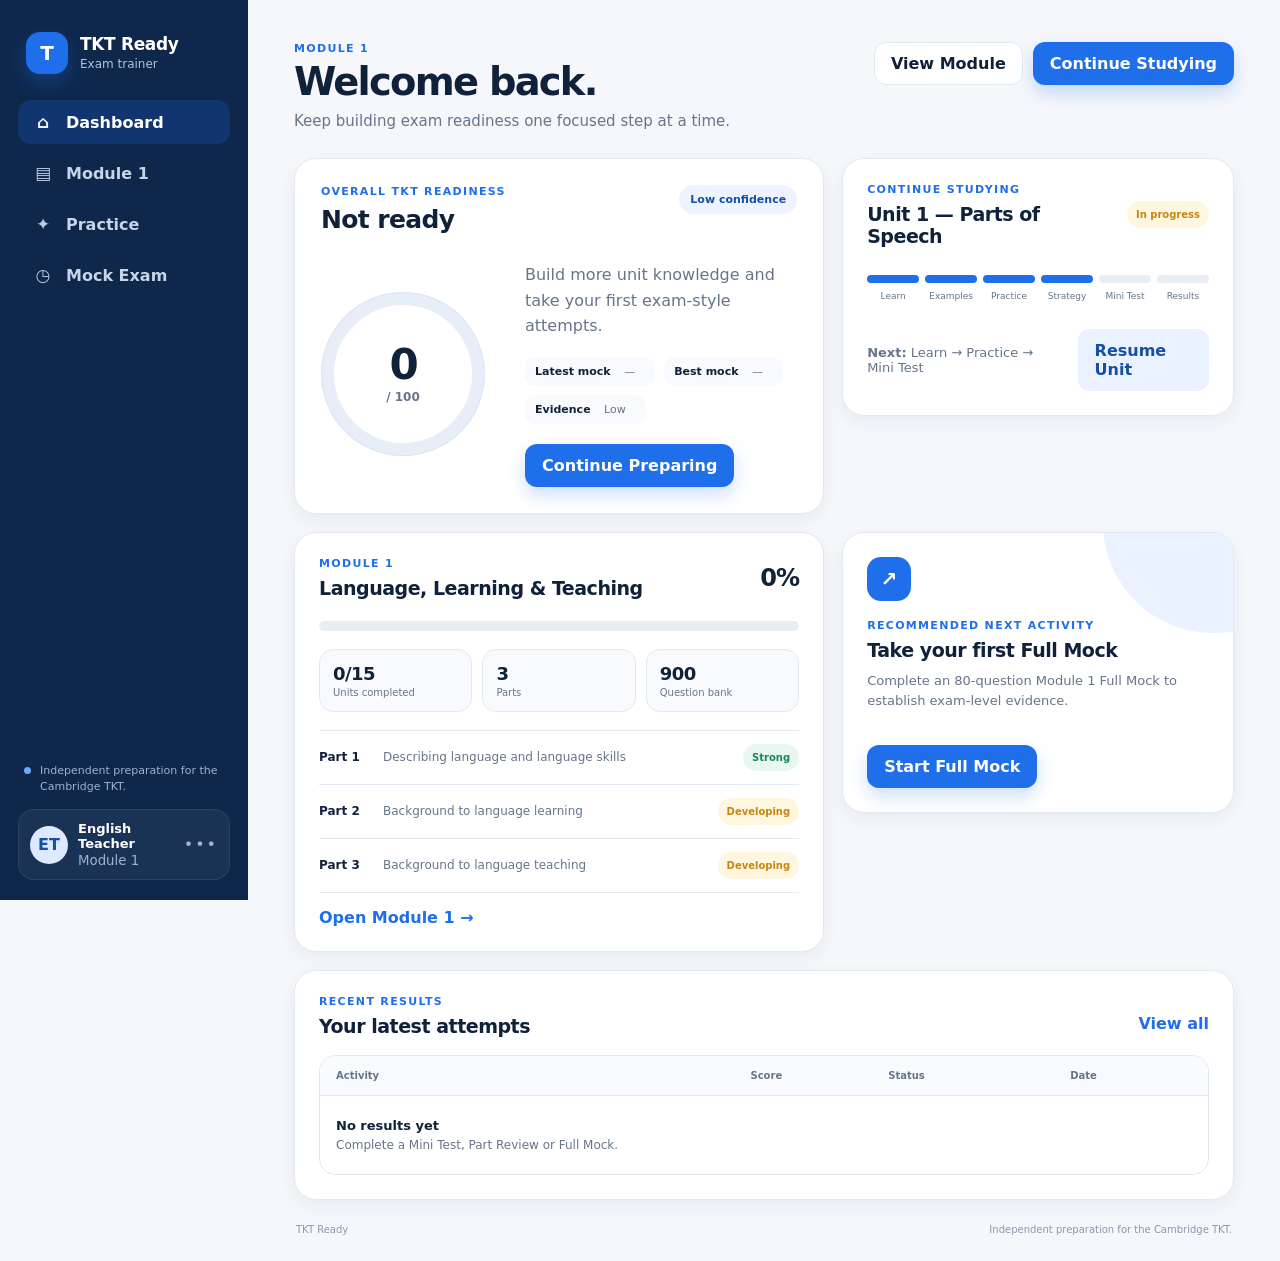
==== commit bd7b7346: "Add files via upload" ====
--- a/index.html
+++ b/index.html
@@ -72,27 +72,27 @@
           <div class="card-heading">
             <div>
               <p class="eyebrow">OVERALL TKT READINESS</p>
-              <h2>Almost ready</h2>
-            </div>
-            <span class="confidence-badge">High confidence</span>
+              <h2 id="dashboardReadinessLabel">Not ready</h2>
+            </div>
+            <span class="confidence-badge" id="dashboardConfidence">Low confidence</span>
           </div>
 
           <div class="readiness-content">
             <div class="score-ring" role="img" aria-label="Readiness score 78 out of 100">
               <div class="score-ring-inner">
-                <strong>78</strong>
+                <strong id="dashboardReadinessScore">0</strong>
                 <span>/ 100</span>
               </div>
             </div>
 
             <div class="readiness-copy">
-              <p>Your performance is improving. Review your priority units before your next Full Mock.</p>
+              <p id="dashboardReadinessMessage">Complete study activities and exam-style attempts to build readiness evidence.</p>
               <div class="readiness-meta">
-                <span><b>Latest mock</b> 76%</span>
-                <span><b>Best mock</b> 76%</span>
-                <span><b>Evidence</b> High</span>
+                <span><b>Latest mock</b> <span id="dashboardLatestMock">—</span></span>
+                <span><b>Best mock</b> <span id="dashboardBestMock">—</span></span>
+                <span><b>Evidence</b> <span id="dashboardEvidence">Low</span></span>
               </div>
-              <button class="primary-button" type="button">Continue Preparing</button>
+              <a class="primary-button link-button" id="dashboardContinuePreparing" href="./module1.html">Continue Preparing</a>
             </div>
           </div>
         </article>
@@ -101,9 +101,9 @@
           <div class="card-heading compact">
             <div>
               <p class="eyebrow">CONTINUE STUDYING</p>
-              <h3>Unit 15 — Assessment</h3>
-            </div>
-            <span class="status-chip developing">In progress</span>
+              <h3 id="dashboardContinueTitle">Unit 1 — Parts of Speech</h3>
+            </div>
+            <span class="status-chip developing" id="dashboardContinueStatus">In progress</span>
           </div>
 
           <div class="stage-line">
@@ -121,8 +121,8 @@
           </div>
 
           <div class="continue-footer">
-            <p><b>Next:</b> Unit Mini Test</p>
-            <a class="secondary-button link-button" href="./unit.html?unit=15">Resume Unit</a>
+            <p><b>Next:</b> <span id="dashboardContinueNext">Learn → Practice → Mini Test</span></p>
+            <a class="secondary-button link-button" id="dashboardResumeUnit" href="./unit.html?unit=1">Resume Unit</a>
           </div>
         </article>
 
@@ -132,16 +132,16 @@
               <p class="eyebrow">MODULE 1</p>
               <h3>Language, Learning & Teaching</h3>
             </div>
-            <strong class="progress-number">93%</strong>
+            <strong class="progress-number" id="dashboardModuleProgress">0%</strong>
           </div>
 
           <div class="big-progress" aria-label="Module progress 93 percent">
-            <span style="width:93%"></span>
+            <span id="dashboardModuleProgressFill" style="width:0%"></span>
           </div>
 
           <div class="module-stats">
             <div>
-              <strong>14/15</strong>
+              <strong id="dashboardCompletedUnits">0/15</strong>
               <span>Units completed</span>
             </div>
             <div>
@@ -178,35 +178,10 @@
         <article class="recommendation-card card">
           <div class="recommendation-icon">↗</div>
           <p class="eyebrow">RECOMMENDED NEXT ACTIVITY</p>
-          <h3>Review your priority units</h3>
-          <p>Units 5, 10 and 14 are currently below your readiness target.</p>
-
-          <div class="priority-list">
-            <button class="priority-row" type="button">
-              <span class="priority-number">05</span>
-              <span>
-                <strong>Phonology: Sounds & Stress</strong>
-                <small>Mastery 63%</small>
-              </span>
-              <span class="arrow">→</span>
-            </button>
-            <button class="priority-row" type="button">
-              <span class="priority-number">10</span>
-              <span>
-                <strong>Errors & L1/L2 Learning</strong>
-                <small>Mastery 64%</small>
-              </span>
-              <span class="arrow">→</span>
-            </button>
-            <button class="priority-row" type="button">
-              <span class="priority-number">14</span>
-              <span>
-                <strong>Teaching Approaches</strong>
-                <small>Mastery 67%</small>
-              </span>
-              <span class="arrow">→</span>
-            </button>
-          </div>
+          <h3 id="dashboardRecommendationTitle">Start building readiness</h3>
+          <p id="dashboardRecommendationMessage">Complete a Mini Test or Part Review to generate a targeted recommendation.</p>
+          <div class="priority-list" id="dashboardPriorityList"></div>
+          <a class="primary-button link-button dashboard-rec-cta" id="dashboardRecommendationAction" href="./module1.html">Open Module 1</a>
         </article>
 
         <article class="recent-card card">
@@ -215,43 +190,13 @@
               <p class="eyebrow">RECENT RESULTS</p>
               <h3>Your latest attempts</h3>
             </div>
-            <button class="text-button" type="button">View all</button>
-          </div>
-
+            <button class="text-button" id="dashboardViewAllResults" type="button">View all</button>
+          </div>
           <div class="results-table" role="table" aria-label="Recent results">
             <div class="result-row header" role="row">
-              <span>Activity</span>
-              <span>Score</span>
-              <span>Status</span>
-              <span>Date</span>
-            </div>
-            <button class="result-row" type="button" role="row">
-              <span>
-                <strong>Module 1 Full Mock</strong>
-                <small>80 questions · 80 minutes</small>
-              </span>
-              <span class="score-cell">76%</span>
-              <span><em class="status-chip developing">Almost ready</em></span>
-              <span>Today</span>
-            </button>
-            <button class="result-row" type="button" role="row">
-              <span>
-                <strong>Part 1 Review</strong>
-                <small>40 questions</small>
-              </span>
-              <span class="score-cell">78%</span>
-              <span><em class="status-chip developing">Developing</em></span>
-              <span>Oct 3</span>
-            </button>
-            <button class="result-row" type="button" role="row">
-              <span>
-                <strong>Unit 10 Mini Test</strong>
-                <small>Errors & L1/L2 Learning</small>
-              </span>
-              <span class="score-cell">70%</span>
-              <span><em class="status-chip developing">Developing</em></span>
-              <span>Oct 2</span>
-            </button>
+              <span>Activity</span><span>Score</span><span>Status</span><span>Date</span>
+            </div>
+            <div id="dashboardRecentResults"></div>
           </div>
         </article>
       </section>
--- a/styles.css
+++ b/styles.css
@@ -1527,3 +1527,11 @@
   .exam-actions > * { flex: 1 1 120px; }
   .exam-modal-actions { flex-direction: column-reverse; }
 }
+
+/* ---------- Dynamic Dashboard ---------- */
+.dashboard-rec-cta { margin-top:16px; width:fit-content; }
+.priority-row { text-decoration:none; color:var(--ink); }
+.dashboard-result-link { text-decoration:none; }
+.dashboard-empty-row { padding:22px 16px; display:grid; gap:5px; color:var(--muted); font-size:12px; }
+.dashboard-empty-row strong { color:var(--ink); font-size:13px; }
+#dashboardPriorityList:empty { display:none; }
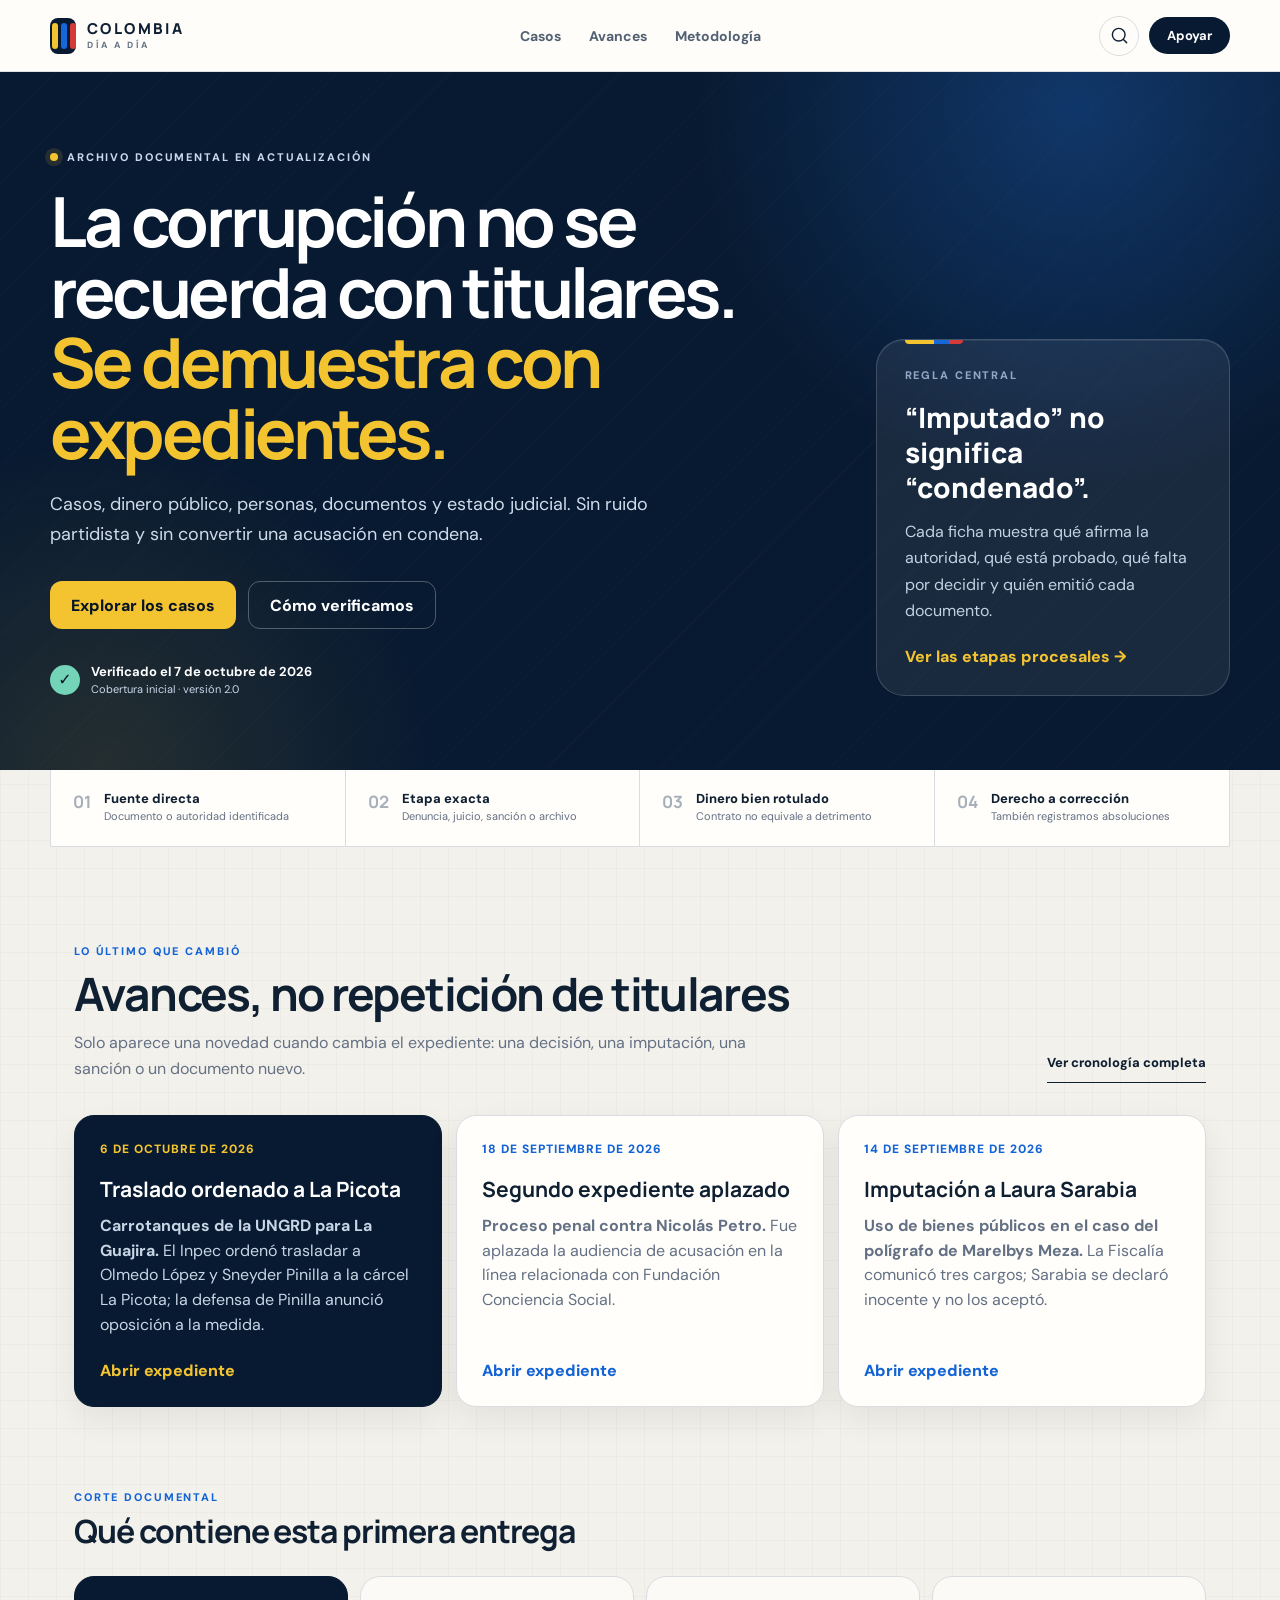
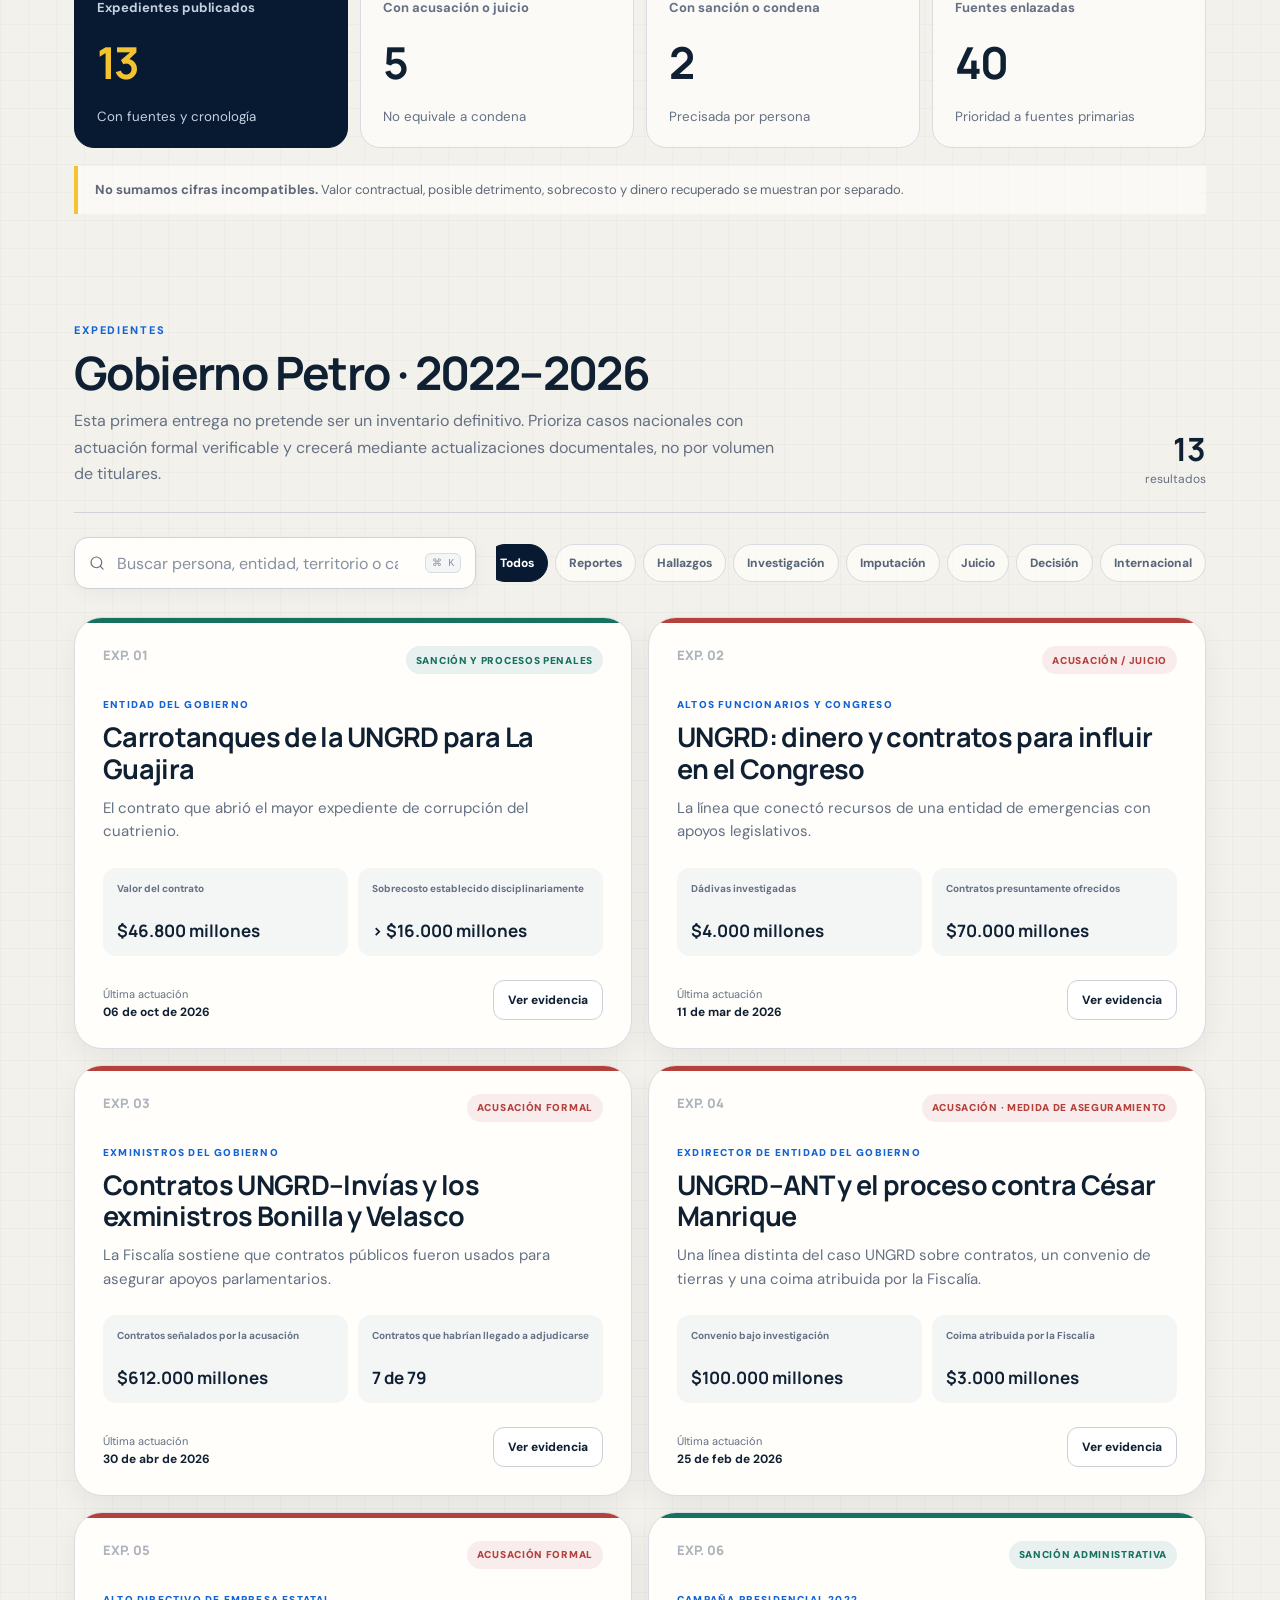
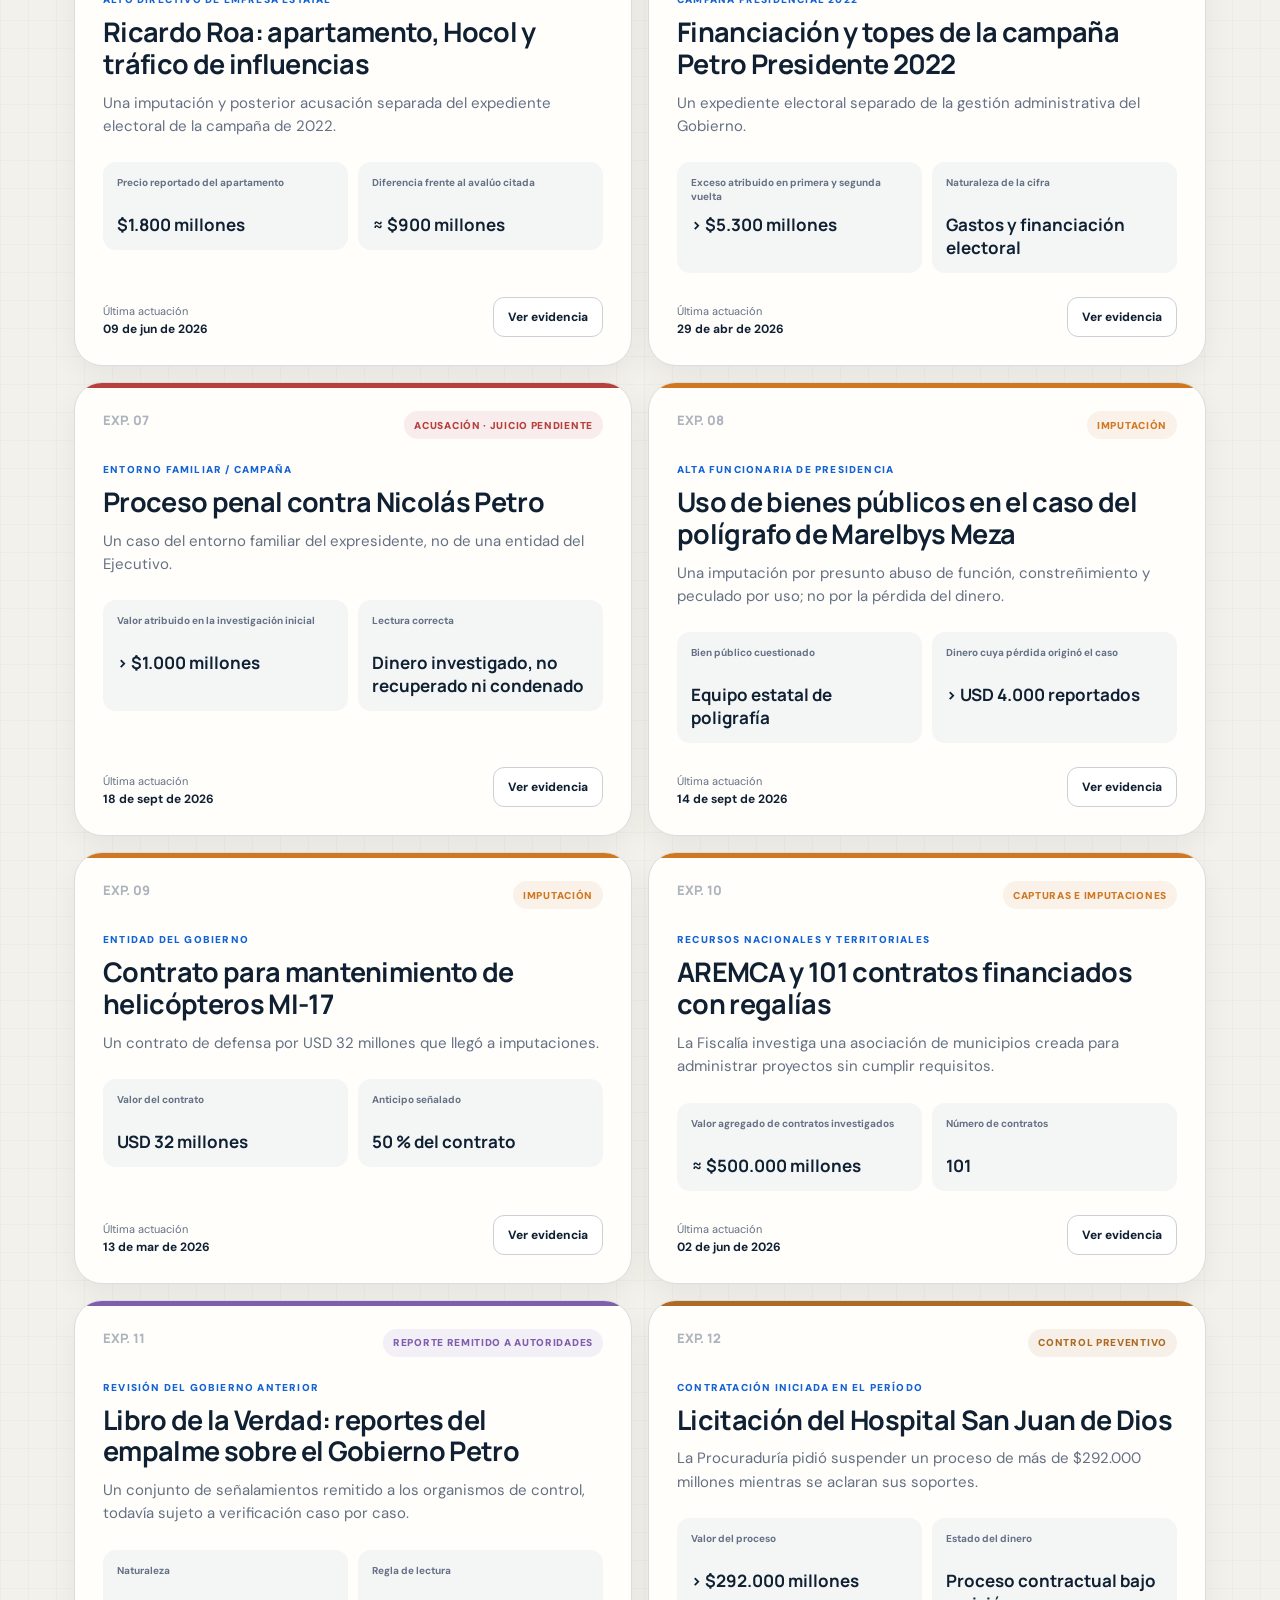
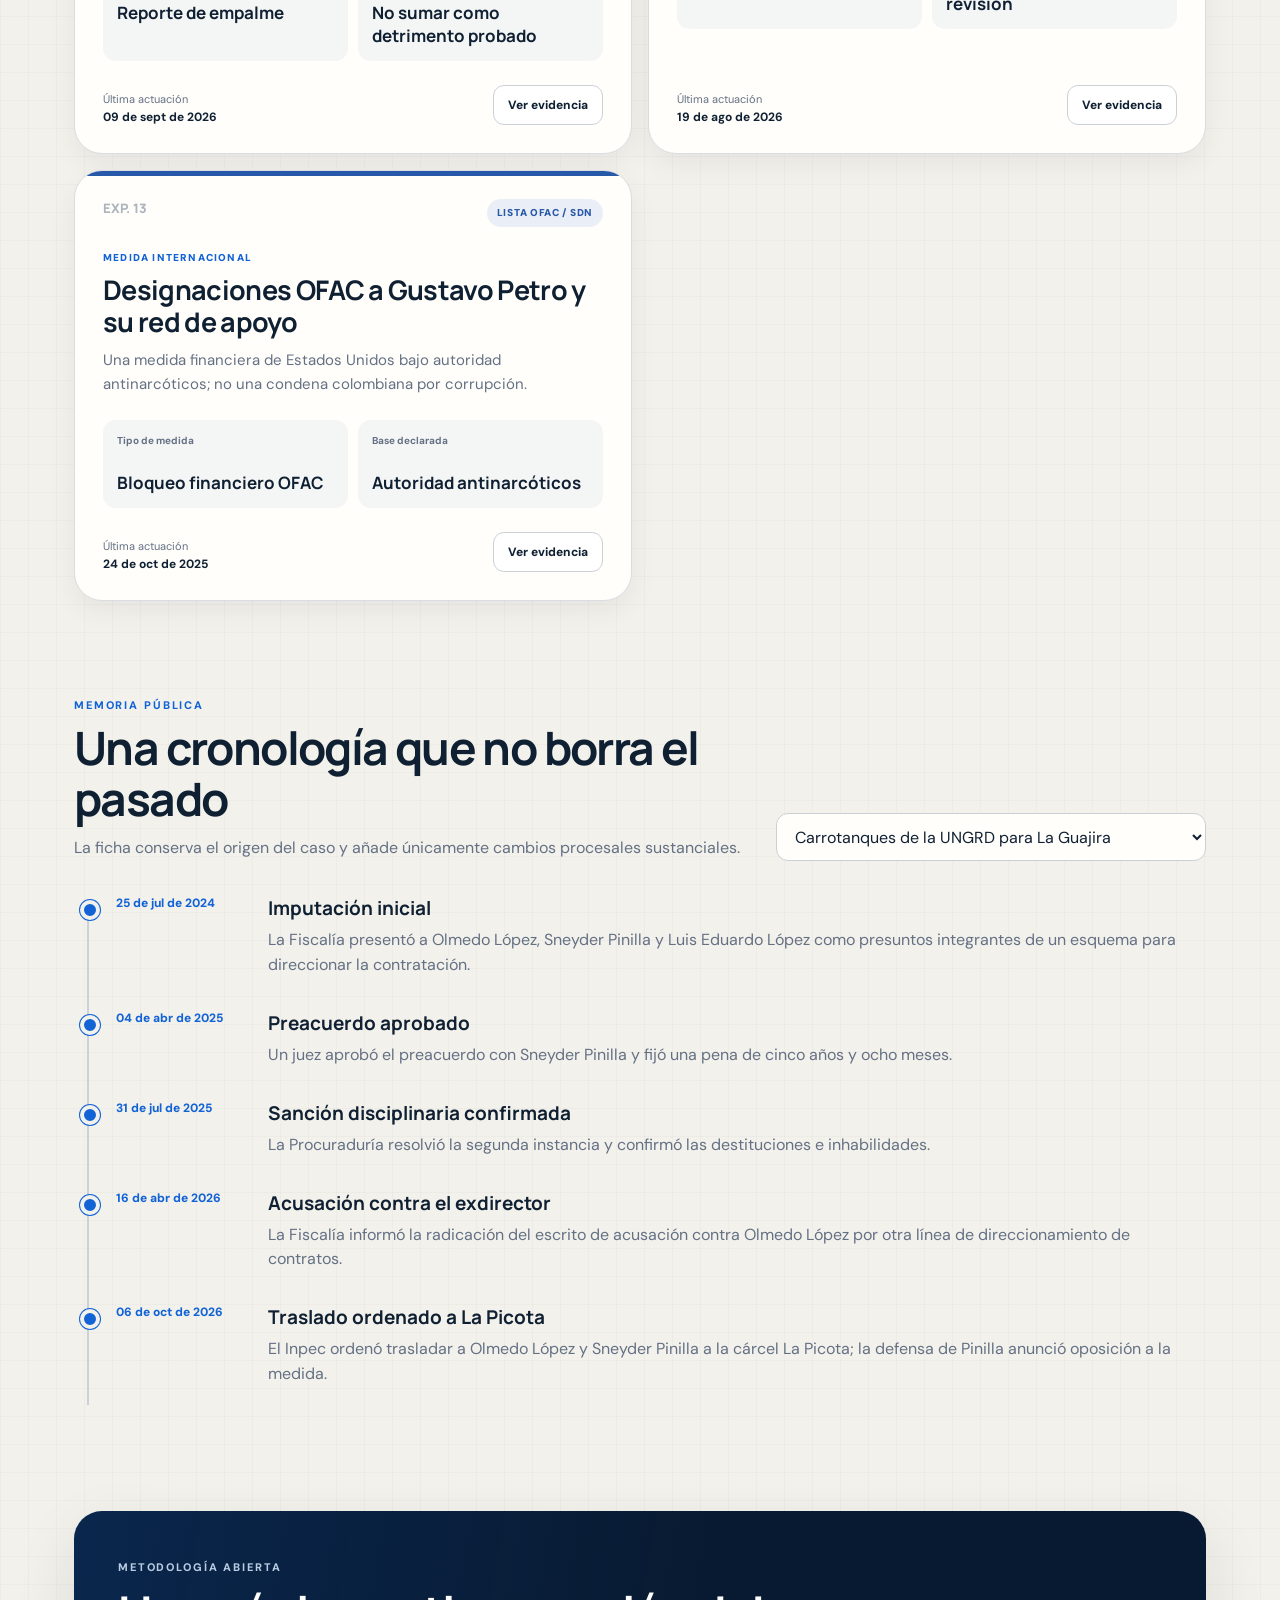
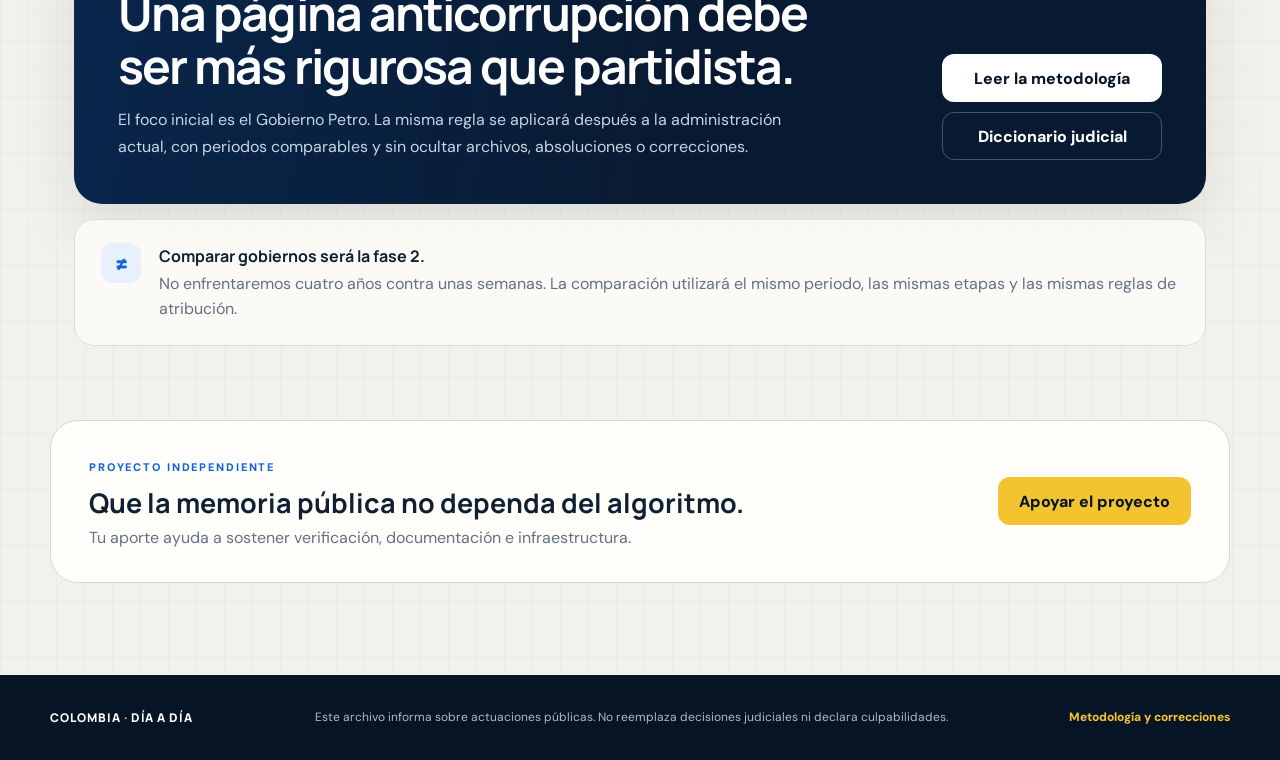
==== commit f76a8326: "Add files via upload" ====
--- a/index.html
+++ b/index.html
@@ -1,213 +1,259 @@
 <!doctype html>
-<html lang="en">
+<html lang="es">
 <head>
-  <meta charset="utf-8">
-  <meta name="viewport" content="width=device-width, initial-scale=1">
-  <meta name="theme-color" content="#0E274B">
-  <title>TKT Ready — Dashboard Prototype</title>
-  <meta name="description" content="Independent preparation for the Cambridge TKT.">
-  <link rel="stylesheet" href="./styles.css">
+  <meta charset="utf-8" />
+  <meta name="viewport" content="width=device-width, initial-scale=1, viewport-fit=cover" />
+  <title>Colombia · Día a Día | Memoria pública contra la corrupción</title>
+  <meta name="description" content="Expedientes verificables sobre corrupción pública en Colombia: documentos, dinero, personas, cronología y estado procesal." />
+  <meta name="theme-color" content="#081a31" />
+  <meta name="color-scheme" content="light" />
+  <link rel="manifest" href="/manifest.webmanifest?v=2.0.0" />
+  <link rel="apple-touch-icon" href="/icons/apple-touch-icon.png" />
+  <link rel="icon" type="image/png" sizes="32x32" href="/icons/favicon-32.png" />
+  <meta name="apple-mobile-web-app-capable" content="yes" />
+  <meta name="apple-mobile-web-app-status-bar-style" content="black-translucent" />
+  <meta name="apple-mobile-web-app-title" content="Colombia Día a Día" />
+  <link rel="preconnect" href="https://fonts.googleapis.com" />
+  <link rel="preconnect" href="https://fonts.gstatic.com" crossorigin />
+  <link href="https://fonts.googleapis.com/css2?family=DM+Sans:wght@400;500;600;700&family=Manrope:wght@600;700;800&display=swap" rel="stylesheet" />
+  <link rel="stylesheet" href="styles.css?v=2.0.0" />
 </head>
+
 <body>
-  <div class="app-shell">
-    <aside class="sidebar" aria-label="Primary navigation">
-      <a class="brand" href="#" aria-label="TKT Ready home">
-        <span class="brand-mark">T</span>
-        <span class="brand-copy">
-          <strong>TKT Ready</strong>
-          <small>Exam trainer</small>
-        </span>
-      </a>
-
-      <nav class="side-nav">
-        <a class="nav-item active" href="./index.html">
-          <span class="nav-icon">⌂</span>
-          <span>Dashboard</span>
-        </a>
-        <a class="nav-item" href="./module1.html">
-          <span class="nav-icon">▤</span>
-          <span>Module 1</span>
-        </a>
-        <a class="nav-item" href="./module1.html#practice">
-          <span class="nav-icon">✦</span>
-          <span>Practice</span>
-        </a>
-        <a class="nav-item" href="./exam.html?mode=mock">
-          <span class="nav-icon">◷</span>
-          <span>Mock Exam</span>
-        </a>
-      </nav>
-
-      <div class="sidebar-bottom">
-        <div class="mini-note">
-          <span class="mini-note-dot"></span>
-          <p>Independent preparation for the Cambridge TKT.</p>
-        </div>
-        <button class="profile-card" type="button">
-          <span class="avatar">ET</span>
-          <span>
-            <strong>English Teacher</strong>
-            <small>Module 1</small>
-          </span>
-          <span class="profile-more">•••</span>
-        </button>
-      </div>
-    </aside>
-
-    <main class="main">
-      <header class="topbar">
-        <div>
-          <p class="eyebrow">MODULE 1</p>
-          <h1>Welcome back.</h1>
-          <p class="topbar-subtitle">Keep building exam readiness one focused step at a time.</p>
-        </div>
-        <div class="topbar-actions">
-          <a class="ghost-button link-button" href="./module1.html">View Module</a>
-          <a class="primary-button link-button" href="./unit.html?unit=15">Continue Studying</a>
-        </div>
-      </header>
-
-      <section class="dashboard-grid">
-        <article class="readiness-card card">
-          <div class="card-heading">
-            <div>
-              <p class="eyebrow">OVERALL TKT READINESS</p>
-              <h2 id="dashboardReadinessLabel">Not ready</h2>
-            </div>
-            <span class="confidence-badge" id="dashboardConfidence">Low confidence</span>
+  <a class="skip-link" href="#mainContent">Saltar al contenido</a>
+
+  <header class="topbar">
+    <a class="brand" href="#archivo" aria-label="Colombia Día a Día — inicio">
+      <span class="brand-mark" aria-hidden="true"><i></i><i></i><i></i></span>
+      <span class="brand-copy"><strong>COLOMBIA</strong><span>DÍA A DÍA</span></span>
+    </a>
+
+    <nav class="desktop-nav" aria-label="Navegación principal">
+      <a href="#casos">Casos</a>
+      <a href="#avances">Avances</a>
+      <a href="#metodologia">Metodología</a>
+    </nav>
+
+    <div class="top-actions">
+      <button class="icon-button" id="focusSearch" type="button" aria-label="Buscar expedientes">
+        <svg viewBox="0 0 24 24" aria-hidden="true"><path d="m21 21-4.35-4.35m2.35-5.65a8 8 0 1 1-16 0 8 8 0 0 1 16 0Z" /></svg>
+      </button>
+      <button class="support-link" id="topSupportBtn" type="button">Apoyar</button>
+    </div>
+  </header>
+
+  <main id="mainContent">
+    <section class="hero" id="archivo">
+      <div class="hero-grid">
+        <div class="hero-copy">
+          <div class="eyebrow"><span class="live-dot"></span> ARCHIVO DOCUMENTAL EN ACTUALIZACIÓN</div>
+          <h1>La corrupción no se recuerda con titulares. <em>Se demuestra con expedientes.</em></h1>
+          <p class="hero-lead">Casos, dinero público, personas, documentos y estado judicial. Sin ruido partidista y sin convertir una acusación en condena.</p>
+
+          <div class="hero-actions">
+            <a class="primary-action" href="#casos">Explorar los casos</a>
+            <button class="secondary-action" id="openMethodologyHero" type="button">Cómo verificamos</button>
           </div>
 
-          <div class="readiness-content">
-            <div class="score-ring" role="img" aria-label="Readiness score 78 out of 100">
-              <div class="score-ring-inner">
-                <strong id="dashboardReadinessScore">0</strong>
-                <span>/ 100</span>
-              </div>
-            </div>
-
-            <div class="readiness-copy">
-              <p id="dashboardReadinessMessage">Complete study activities and exam-style attempts to build readiness evidence.</p>
-              <div class="readiness-meta">
-                <span><b>Latest mock</b> <span id="dashboardLatestMock">—</span></span>
-                <span><b>Best mock</b> <span id="dashboardBestMock">—</span></span>
-                <span><b>Evidence</b> <span id="dashboardEvidence">Low</span></span>
-              </div>
-              <a class="primary-button link-button" id="dashboardContinuePreparing" href="./module1.html">Continue Preparing</a>
-            </div>
+          <div class="verification-line">
+            <span class="verification-check" aria-hidden="true">✓</span>
+            <span><strong id="verifiedDate">Verificado</strong><small id="coverageEdition">Cobertura inicial</small></span>
           </div>
-        </article>
-
-        <article class="continue-card card">
-          <div class="card-heading compact">
-            <div>
-              <p class="eyebrow">CONTINUE STUDYING</p>
-              <h3 id="dashboardContinueTitle">Unit 1 — Parts of Speech</h3>
-            </div>
-            <span class="status-chip developing" id="dashboardContinueStatus">In progress</span>
-          </div>
-
-          <div class="stage-line">
-            <span class="stage active"></span>
-            <span class="stage active"></span>
-            <span class="stage active"></span>
-            <span class="stage active"></span>
-            <span class="stage"></span>
-            <span class="stage"></span>
-          </div>
-
-          <div class="stage-labels">
-            <span>Learn</span><span>Examples</span><span>Practice</span>
-            <span>Strategy</span><span>Mini Test</span><span>Results</span>
-          </div>
-
-          <div class="continue-footer">
-            <p><b>Next:</b> <span id="dashboardContinueNext">Learn → Practice → Mini Test</span></p>
-            <a class="secondary-button link-button" id="dashboardResumeUnit" href="./unit.html?unit=1">Resume Unit</a>
-          </div>
-        </article>
-
-        <article class="module-card card">
-          <div class="card-heading compact">
-            <div>
-              <p class="eyebrow">MODULE 1</p>
-              <h3>Language, Learning & Teaching</h3>
-            </div>
-            <strong class="progress-number" id="dashboardModuleProgress">0%</strong>
-          </div>
-
-          <div class="big-progress" aria-label="Module progress 93 percent">
-            <span id="dashboardModuleProgressFill" style="width:0%"></span>
-          </div>
-
-          <div class="module-stats">
-            <div>
-              <strong id="dashboardCompletedUnits">0/15</strong>
-              <span>Units completed</span>
-            </div>
-            <div>
-              <strong>3</strong>
-              <span>Parts</span>
-            </div>
-            <div>
-              <strong>900</strong>
-              <span>Question bank</span>
-            </div>
-          </div>
-
-          <div class="part-list">
-            <div class="part-row">
-              <span>Part 1</span>
-              <span class="part-title">Describing language and language skills</span>
-              <span class="status-chip strong">Strong</span>
-            </div>
-            <div class="part-row">
-              <span>Part 2</span>
-              <span class="part-title">Background to language learning</span>
-              <span class="status-chip developing">Developing</span>
-            </div>
-            <div class="part-row">
-              <span>Part 3</span>
-              <span class="part-title">Background to language teaching</span>
-              <span class="status-chip developing">Developing</span>
-            </div>
-          </div>
-
-          <a class="text-button link-text-button" href="./module1.html">Open Module 1 →</a>
-        </article>
-
-        <article class="recommendation-card card">
-          <div class="recommendation-icon">↗</div>
-          <p class="eyebrow">RECOMMENDED NEXT ACTIVITY</p>
-          <h3 id="dashboardRecommendationTitle">Start building readiness</h3>
-          <p id="dashboardRecommendationMessage">Complete a Mini Test or Part Review to generate a targeted recommendation.</p>
-          <div class="priority-list" id="dashboardPriorityList"></div>
-          <a class="primary-button link-button dashboard-rec-cta" id="dashboardRecommendationAction" href="./module1.html">Open Module 1</a>
-        </article>
-
-        <article class="recent-card card">
-          <div class="card-heading compact">
-            <div>
-              <p class="eyebrow">RECENT RESULTS</p>
-              <h3>Your latest attempts</h3>
-            </div>
-            <button class="text-button" id="dashboardViewAllResults" type="button">View all</button>
-          </div>
-          <div class="results-table" role="table" aria-label="Recent results">
-            <div class="result-row header" role="row">
-              <span>Activity</span><span>Score</span><span>Status</span><span>Date</span>
-            </div>
-            <div id="dashboardRecentResults"></div>
-          </div>
-        </article>
-      </section>
-
-      <footer class="footer">
-        <span>TKT Ready</span>
-        <span>Independent preparation for the Cambridge TKT.</span>
-      </footer>
-    </main>
+        </div>
+
+        <aside class="hero-proof" aria-label="Principios editoriales">
+          <div class="proof-label">REGLA CENTRAL</div>
+          <blockquote>“Imputado” no significa “condenado”.</blockquote>
+          <p>Cada ficha muestra qué afirma la autoridad, qué está probado, qué falta por decidir y quién emitió cada documento.</p>
+          <button class="text-button" id="openStages" type="button">Ver las etapas procesales →</button>
+        </aside>
+      </div>
+    </section>
+
+    <section class="trust-bar" aria-label="Criterios de publicación">
+      <div><strong>01</strong><span>Fuente directa</span><small>Documento o autoridad identificada</small></div>
+      <div><strong>02</strong><span>Etapa exacta</span><small>Denuncia, juicio, sanción o archivo</small></div>
+      <div><strong>03</strong><span>Dinero bien rotulado</span><small>Contrato no equivale a detrimento</small></div>
+      <div><strong>04</strong><span>Derecho a corrección</span><small>También registramos absoluciones</small></div>
+    </section>
+
+    <section class="section latest-section" id="avances">
+      <div class="section-heading split-heading">
+        <div>
+          <span class="section-kicker">LO ÚLTIMO QUE CAMBIÓ</span>
+          <h2>Avances, no repetición de titulares</h2>
+          <p>Solo aparece una novedad cuando cambia el expediente: una decisión, una imputación, una sanción o un documento nuevo.</p>
+        </div>
+        <button class="plain-button" id="showAllUpdates" type="button">Ver cronología completa</button>
+      </div>
+      <div class="updates-grid" id="latestUpdates"></div>
+    </section>
+
+    <section class="section metrics-section" aria-labelledby="metricsTitle">
+      <div class="section-heading compact-heading">
+        <span class="section-kicker">CORTE DOCUMENTAL</span>
+        <h2 id="metricsTitle">Qué contiene esta primera entrega</h2>
+      </div>
+      <div class="metrics-grid">
+        <article class="metric-card metric-main"><span>Expedientes publicados</span><strong id="caseCount">0</strong><small>Con fuentes y cronología</small></article>
+        <article class="metric-card"><span>Con acusación o juicio</span><strong id="trialCount">0</strong><small>No equivale a condena</small></article>
+        <article class="metric-card"><span>Con sanción o condena</span><strong id="decisionCount">0</strong><small>Precisada por persona</small></article>
+        <article class="metric-card"><span>Fuentes enlazadas</span><strong id="sourceCount">0</strong><small>Prioridad a fuentes primarias</small></article>
+      </div>
+      <p class="metrics-warning"><strong>No sumamos cifras incompatibles.</strong> Valor contractual, posible detrimento, sobrecosto y dinero recuperado se muestran por separado.</p>
+    </section>
+
+    <section class="section cases-section" id="casos">
+      <div class="section-heading split-heading cases-heading">
+        <div>
+          <span class="section-kicker">EXPEDIENTES</span>
+          <h2>Gobierno Petro · 2022–2026</h2>
+          <p id="scopeDescription">Casos nacionales con actuación formal verificable.</p>
+        </div>
+        <div class="results-box" aria-live="polite"><strong id="resultsCount">0</strong><span>resultados</span></div>
+      </div>
+
+      <div class="explorer-tools">
+        <label class="search-box" for="caseSearch">
+          <svg viewBox="0 0 24 24" aria-hidden="true"><path d="m21 21-4.35-4.35m2.35-5.65a8 8 0 1 1-16 0 8 8 0 0 1 16 0Z" /></svg>
+          <input id="caseSearch" type="search" placeholder="Buscar persona, entidad, territorio o caso…" autocomplete="off" />
+          <kbd>⌘ K</kbd>
+        </label>
+
+        <div class="filter-row" id="stageFilters" aria-label="Filtrar por etapa">
+          <button class="filter-chip active" type="button" data-stage="all">Todos</button>
+          <button class="filter-chip" type="button" data-stage="report">Reportes</button>
+          <button class="filter-chip" type="button" data-stage="finding">Hallazgos</button>
+          <button class="filter-chip" type="button" data-stage="investigation">Investigación</button>
+          <button class="filter-chip" type="button" data-stage="charges">Imputación</button>
+          <button class="filter-chip" type="button" data-stage="trial">Juicio</button>
+          <button class="filter-chip" type="button" data-stage="sanction">Decisión</button>
+          <button class="filter-chip" type="button" data-stage="international">Internacional</button>
+        </div>
+      </div>
+
+      <div class="active-search" id="activeSearch" hidden>
+        <span id="activeSearchText"></span>
+        <button id="clearSearch" type="button">Limpiar</button>
+      </div>
+
+      <div class="case-grid" id="caseGrid" aria-live="polite"></div>
+      <div class="empty-state" id="emptyState" hidden>
+        <span aria-hidden="true">⌕</span><h3>No encontramos ese expediente</h3>
+        <p>Prueba con el nombre de una persona, entidad, territorio o etapa procesal.</p>
+        <button class="secondary-action" id="resetFilters" type="button">Restablecer filtros</button>
+      </div>
+    </section>
+
+    <section class="section timeline-section" id="cronologia">
+      <div class="section-heading split-heading">
+        <div>
+          <span class="section-kicker">MEMORIA PÚBLICA</span>
+          <h2>Una cronología que no borra el pasado</h2>
+          <p>La ficha conserva el origen del caso y añade únicamente cambios procesales sustanciales.</p>
+        </div>
+        <select id="timelineCaseSelect" aria-label="Elegir expediente para la cronología"></select>
+      </div>
+      <div class="master-timeline" id="masterTimeline"></div>
+    </section>
+
+    <section class="section methodology-section" id="metodologia">
+      <div class="methodology-card">
+        <div>
+          <span class="section-kicker light">METODOLOGÍA ABIERTA</span>
+          <h2>Una página anticorrupción debe ser más rigurosa que partidista.</h2>
+          <p>El foco inicial es el Gobierno Petro. La misma regla se aplicará después a la administración actual, con periodos comparables y sin ocultar archivos, absoluciones o correcciones.</p>
+        </div>
+        <div class="method-actions">
+          <button class="light-action" id="openMethodology" type="button">Leer la metodología</button>
+          <button class="ghost-light-action" id="openGlossary" type="button">Diccionario judicial</button>
+        </div>
+      </div>
+
+      <div class="comparison-note">
+        <span class="comparison-icon" aria-hidden="true">≠</span>
+        <div><strong>Comparar gobiernos será la fase 2.</strong><p>No enfrentaremos cuatro años contra unas semanas. La comparación utilizará el mismo periodo, las mismas etapas y las mismas reglas de atribución.</p></div>
+      </div>
+    </section>
+
+    <section class="section support-card">
+      <div><span class="section-kicker">PROYECTO INDEPENDIENTE</span><h2>Que la memoria pública no dependa del algoritmo.</h2><p>Tu aporte ayuda a sostener verificación, documentación e infraestructura.</p></div>
+      <button class="primary-action" id="supportBtn" type="button">Apoyar el proyecto</button>
+    </section>
+  </main>
+
+  <footer class="site-footer">
+    <div class="footer-brand">COLOMBIA <span>·</span> DÍA A DÍA</div>
+    <p>Este archivo informa sobre actuaciones públicas. No reemplaza decisiones judiciales ni declara culpabilidades.</p>
+    <button id="footerMethodology" type="button">Metodología y correcciones</button>
+  </footer>
+
+  <nav class="mobile-nav" aria-label="Navegación móvil">
+    <a href="#archivo" class="active"><span>⌂</span>Inicio</a>
+    <a href="#casos"><span>▤</span>Casos</a>
+    <button id="mobileSearch" type="button"><span>⌕</span>Buscar</button>
+    <a href="#avances"><span>↗</span>Avances</a>
+    <button id="mobileMethod" type="button"><span>◎</span>Método</button>
+  </nav>
+
+  <dialog id="caseDialog" class="case-dialog">
+    <article class="case-sheet">
+      <button class="dialog-close floating-close" data-close-dialog="caseDialog" type="button" aria-label="Cerrar expediente">×</button>
+      <div id="caseDialogContent"></div>
+    </article>
+  </dialog>
+
+  <dialog id="methodologyDialog">
+    <article class="dialog-panel methodology-dialog-panel">
+      <div class="dialog-header">
+        <div><span class="section-kicker">METODOLOGÍA</span><h2>Cómo entra un caso al archivo</h2></div>
+        <button class="dialog-close" data-close-dialog="methodologyDialog" type="button" aria-label="Cerrar">×</button>
+      </div>
+      <div class="methodology-grid">
+        <section><strong>1. Nexo verificable</strong><p>La relación con un gobierno, campaña o entidad debe estar documentada. Cercanía política o parentesco no transfieren responsabilidad.</p></section>
+        <section><strong>2. Actuación formal</strong><p>Priorizamos providencias, comunicados judiciales, fallos de control, contratos y decisiones de autoridades identificables.</p></section>
+        <section><strong>3. Etapa exacta</strong><p>Denuncia, investigación, imputación, acusación, condena y sanción son estados distintos y siempre se muestran por separado.</p></section>
+        <section><strong>4. Dinero sin inflar</strong><p>No sumamos valor del contrato, posible detrimento, sobrecosto y recursos recuperados como si fueran la misma cifra.</p></section>
+        <section><strong>5. Defensa y desenlace</strong><p>Registramos respuestas, archivos, preclusiones, absoluciones, revocatorias y correcciones con la misma visibilidad.</p></section>
+        <section><strong>6. Cambios sustanciales</strong><p>Un expediente se actualiza solo cuando aparece un documento o una decisión nueva. No se duplica por cada titular.</p></section>
+      </div>
+      <div class="stage-list" id="methodStageList"></div>
+      <div class="corrections-box"><strong>Correcciones</strong><p>Cada ficha muestra la fecha de última verificación. Una corrección futura conservará el registro de qué cambió y por qué.</p></div>
+    </article>
+  </dialog>
+
+  <dialog id="glossaryDialog">
+    <article class="dialog-panel glossary-dialog-panel">
+      <div class="dialog-header">
+        <div><span class="section-kicker">ENTIENDE EL PROCESO</span><h2>Diccionario judicial ciudadano</h2></div>
+        <button class="dialog-close" data-close-dialog="glossaryDialog" type="button" aria-label="Cerrar">×</button>
+      </div>
+      <label class="search-box glossary-search-box" for="glossarySearch">
+        <svg viewBox="0 0 24 24" aria-hidden="true"><path d="m21 21-4.35-4.35m2.35-5.65a8 8 0 1 1-16 0 8 8 0 0 1 16 0Z" /></svg>
+        <input id="glossarySearch" type="search" placeholder="Buscar un concepto…" autocomplete="off" />
+      </label>
+      <div class="glossary-list" id="glossaryList"></div>
+    </article>
+  </dialog>
+
+  <dialog id="supportDialog">
+    <article class="dialog-panel support-dialog-panel">
+      <div class="dialog-header">
+        <div><span class="section-kicker">APÓYANOS</span><h2>Ayuda a sostener el archivo</h2></div>
+        <button class="dialog-close" data-close-dialog="supportDialog" type="button" aria-label="Cerrar">×</button>
+      </div>
+      <p>Tu aporte es voluntario y ayuda a mantener investigación, verificación e infraestructura.</p>
+      <img src="assets/qr-apoyanos.jpeg" alt="Código QR Bre-B para apoyar Colombia Día a Día" class="support-qr" />
+      <div class="key-box"><span>LLAVE BRE-B</span><strong id="brebKey">71744644</strong><button id="copyKeyBtn" type="button">Copiar</button></div>
+      <p class="copy-status" id="copyStatus" aria-live="polite"></p>
+    </article>
+  </dialog>
+
+  <div class="update-toast" id="updateToast" hidden>
+    <span>Nueva versión disponible</span><button id="reloadApp" type="button">Actualizar ahora</button>
   </div>
 
-  <script src="./app.js"></script>
+  <script src="data/cases.js?v=2.0.0"></script>
+  <script src="app.js?v=2.0.0"></script>
 </body>
 </html>
--- a/styles.css
+++ b/styles.css
@@ -1,1537 +1,1803 @@
-
 :root {
-  --bg: #F5F7FB;
-  --surface: #FFFFFF;
-  --surface-alt: #F8FAFD;
-  --ink: #10213A;
-  --muted: #66758A;
-  --border: #E3E9F2;
-  --primary: #1F6FEB;
-  --primary-dark: #174EA6;
-  --primary-soft: #EAF2FF;
-  --navy: #0E274B;
-  --strong: #168A5B;
-  --strong-soft: #E9F7F1;
-  --developing: #C78613;
-  --developing-soft: #FFF6DF;
-  --review: #C74848;
-  --review-soft: #FDECEC;
-  --shadow: 0 12px 34px rgba(16, 33, 58, 0.08);
-  --shadow-soft: 0 6px 18px rgba(16, 33, 58, 0.06);
-}
-
-* { box-sizing: border-box; }
-
-html { scroll-behavior: smooth; }
+  --navy-950: #061426;
+  --navy-900: #081a31;
+  --navy-800: #102844;
+  --navy-700: #1b3a5f;
+  --blue: #1263d6;
+  --blue-soft: #e8f0fc;
+  --yellow: #f4c430;
+  --red: #d43b38;
+  --paper: #f3f1eb;
+  --paper-deep: #e8e4dc;
+  --white: #fffefa;
+  --ink: #102033;
+  --muted: #647084;
+  --line: #d9dce0;
+  --green: #19705f;
+  --orange: #a95414;
+  --purple: #6552a5;
+  --shadow: 0 22px 60px rgba(8, 26, 49, 0.1);
+  --shadow-soft: 0 12px 32px rgba(8, 26, 49, 0.07);
+  --radius-xl: 28px;
+  --radius-lg: 20px;
+  --radius-md: 14px;
+  --max: 1180px;
+}
+
+* {
+  box-sizing: border-box;
+}
+
+html {
+  scroll-behavior: smooth;
+  scroll-padding-top: 92px;
+}
 
 body {
   margin: 0;
-  background: var(--bg);
+  min-width: 320px;
   color: var(--ink);
-  font-family: Inter, system-ui, -apple-system, BlinkMacSystemFont, "Segoe UI", sans-serif;
+  background:
+    linear-gradient(rgba(8, 26, 49, 0.025) 1px, transparent 1px),
+    linear-gradient(90deg, rgba(8, 26, 49, 0.025) 1px, transparent 1px),
+    var(--paper);
+  background-size: 28px 28px;
+  font-family: "DM Sans", system-ui, -apple-system, BlinkMacSystemFont, "Segoe UI", sans-serif;
   -webkit-font-smoothing: antialiased;
 }
 
-button, a { font: inherit; }
-
-button { cursor: pointer; }
-
-.app-shell {
-  min-height: 100vh;
-  display: grid;
-  grid-template-columns: 248px 1fr;
-}
-
-.sidebar {
+button,
+input,
+select {
+  font: inherit;
+}
+
+button,
+a {
+  -webkit-tap-highlight-color: transparent;
+}
+
+button {
+  color: inherit;
+}
+
+a {
+  color: inherit;
+}
+
+img {
+  display: block;
+  max-width: 100%;
+}
+
+svg {
+  fill: none;
+  stroke: currentColor;
+  stroke-linecap: round;
+  stroke-linejoin: round;
+  stroke-width: 1.8;
+}
+
+.skip-link {
+  position: fixed;
+  z-index: 1000;
+  top: 10px;
+  left: 10px;
+  padding: 10px 14px;
+  border-radius: 10px;
+  color: white;
+  background: var(--blue);
+  transform: translateY(-150%);
+}
+
+.skip-link:focus {
+  transform: translateY(0);
+}
+
+:focus-visible {
+  outline: 3px solid rgba(18, 99, 214, 0.35);
+  outline-offset: 3px;
+}
+
+.topbar {
   position: sticky;
+  z-index: 100;
   top: 0;
-  height: 100vh;
-  padding: 28px 18px 20px;
-  background: var(--navy);
-  color: white;
-  display: flex;
-  flex-direction: column;
+  display: grid;
+  grid-template-columns: 1fr auto 1fr;
+  align-items: center;
+  min-height: 72px;
+  padding: 12px max(22px, calc((100vw - var(--max)) / 2));
+  border-bottom: 1px solid rgba(217, 220, 224, 0.86);
+  background: rgba(255, 254, 250, 0.92);
+  backdrop-filter: blur(18px);
 }
 
 .brand {
+  display: inline-flex;
+  align-items: center;
+  width: max-content;
+  gap: 11px;
+  text-decoration: none;
+}
+
+.brand-mark {
+  display: grid;
+  grid-template-columns: repeat(3, 6px);
+  width: 26px;
+  height: 36px;
+  gap: 3px;
+  padding: 5px 2px;
+  border-radius: 8px;
+  background: var(--navy-900);
+}
+
+.brand-mark i {
+  display: block;
+  border-radius: 5px;
+}
+
+.brand-mark i:nth-child(1) { background: var(--yellow); }
+.brand-mark i:nth-child(2) { background: #1668d8; }
+.brand-mark i:nth-child(3) { background: var(--red); }
+
+.brand-copy {
+  display: grid;
+  line-height: 1;
+}
+
+.brand-copy strong {
+  font-family: "Manrope", sans-serif;
+  font-size: 15px;
+  font-weight: 800;
+  letter-spacing: 0.16em;
+}
+
+.brand-copy span {
+  margin-top: 5px;
+  color: var(--muted);
+  font-size: 9px;
+  font-weight: 700;
+  letter-spacing: 0.28em;
+}
+
+.desktop-nav {
   display: flex;
   align-items: center;
-  gap: 12px;
-  padding: 4px 8px 26px;
+  gap: 28px;
+}
+
+.desktop-nav a {
+  color: #526073;
+  font-size: 14px;
+  font-weight: 700;
+  text-decoration: none;
+}
+
+.desktop-nav a:hover {
+  color: var(--navy-900);
+}
+
+.top-actions {
+  display: flex;
+  justify-content: flex-end;
+  align-items: center;
+  gap: 10px;
+}
+
+.icon-button,
+.support-link,
+.dialog-close,
+.plain-button,
+.text-button,
+.filter-chip,
+.mobile-nav button,
+.site-footer button {
+  border: 0;
+  cursor: pointer;
+}
+
+.icon-button {
+  display: grid;
+  place-items: center;
+  width: 40px;
+  height: 40px;
+  border: 1px solid var(--line);
+  border-radius: 50%;
+  background: transparent;
+}
+
+.icon-button svg {
+  width: 19px;
+}
+
+.support-link {
+  padding: 10px 18px;
+  border-radius: 999px;
   color: white;
-  text-decoration: none;
-}
-
-.brand-mark {
-  width: 42px;
-  height: 42px;
-  border-radius: 14px;
-  display: grid;
-  place-items: center;
-  background: var(--primary);
-  font-weight: 900;
-  font-size: 20px;
-  box-shadow: 0 8px 22px rgba(31, 111, 235, .35);
-}
-
-.brand-copy { display: grid; line-height: 1.12; }
-.brand-copy strong { font-size: 17px; letter-spacing: -.02em; }
-.brand-copy small { margin-top: 4px; color: #AFC3DF; font-size: 12px; }
-
-.side-nav { display: grid; gap: 7px; }
-
-.nav-item {
-  width: 100%;
-  border: 0;
-  border-radius: 13px;
-  padding: 12px 14px;
+  background: var(--navy-900);
+  font-size: 13px;
+  font-weight: 700;
+}
+
+main {
+  overflow: clip;
+}
+
+.hero {
+  position: relative;
+  padding: 78px 24px 74px;
+  overflow: hidden;
+  color: white;
+  background:
+    radial-gradient(circle at 84% 5%, rgba(32, 110, 213, 0.34), transparent 30%),
+    radial-gradient(circle at 8% 100%, rgba(244, 196, 48, 0.12), transparent 24%),
+    var(--navy-900);
+}
+
+.hero::before {
+  position: absolute;
+  inset: 0;
+  content: "";
+  opacity: 0.12;
+  background-image: repeating-linear-gradient(135deg, transparent 0 38px, rgba(255,255,255,.14) 39px, transparent 40px);
+  pointer-events: none;
+}
+
+.hero-grid {
+  position: relative;
+  z-index: 1;
+  display: grid;
+  grid-template-columns: minmax(0, 1.45fr) minmax(300px, .68fr);
+  align-items: end;
+  max-width: var(--max);
+  margin: 0 auto;
+  gap: 70px;
+}
+
+.eyebrow,
+.section-kicker,
+.proof-label {
+  font-size: 11px;
+  font-weight: 800;
+  letter-spacing: 0.17em;
+}
+
+.eyebrow {
   display: flex;
   align-items: center;
-  gap: 12px;
-  color: #C7D5E7;
-  background: transparent;
-  text-align: left;
-  font-weight: 650;
-}
-
-.nav-item:hover { background: rgba(255,255,255,.07); color: white; }
-
-.nav-item.active {
-  color: white;
-  background: rgba(31, 111, 235, .22);
-}
-
-.nav-icon {
-  width: 22px;
-  text-align: center;
-  opacity: .95;
-  font-size: 17px;
-}
-
-.sidebar-bottom {
-  margin-top: auto;
-  display: grid;
-  gap: 14px;
-}
-
-.mini-note {
-  margin: 0 6px;
-  display: flex;
   gap: 9px;
-  color: #9FB3CF;
-  font-size: 11px;
-  line-height: 1.45;
-}
-
-.mini-note p { margin: 0; }
-.mini-note-dot {
-  width: 7px;
-  height: 7px;
-  margin-top: 4px;
+  color: #c9d8eb;
+}
+
+.live-dot {
+  width: 8px;
+  height: 8px;
   border-radius: 50%;
-  flex: 0 0 auto;
-  background: #6EA8FF;
-}
-
-.profile-card {
-  width: 100%;
-  border: 1px solid rgba(255,255,255,.08);
-  border-radius: 16px;
-  padding: 11px;
-  background: rgba(255,255,255,.05);
-  color: white;
-  display: grid;
-  grid-template-columns: auto 1fr auto;
-  align-items: center;
-  gap: 10px;
-  text-align: left;
-}
-
-.avatar {
-  width: 38px;
-  height: 38px;
-  border-radius: 50%;
-  display: grid;
-  place-items: center;
-  background: #DCE9FF;
-  color: var(--primary-dark);
-  font-weight: 800;
-}
-
-.profile-card strong { display: block; font-size: 13px; }
-.profile-card small { display: block; color: #9FB3CF; margin-top: 2px; }
-.profile-more { color: #9FB3CF; letter-spacing: 2px; }
-
-.main {
-  min-width: 0;
-  padding: 42px 46px 26px;
-}
-
-.topbar {
-  display: flex;
-  align-items: flex-start;
-  justify-content: space-between;
-  gap: 28px;
-  margin-bottom: 28px;
-}
-
-.eyebrow {
-  margin: 0 0 7px;
-  color: var(--primary);
-  font-size: 11px;
-  font-weight: 850;
-  letter-spacing: .12em;
-}
-
-.topbar h1 {
+  background: var(--yellow);
+  box-shadow: 0 0 0 5px rgba(244, 196, 48, .12);
+}
+
+.hero h1 {
+  max-width: 780px;
+  margin: 22px 0 22px;
+  font-family: "Manrope", sans-serif;
+  font-size: clamp(42px, 5.4vw, 72px);
+  line-height: 1.02;
+  letter-spacing: -0.05em;
+}
+
+.hero h1 em {
+  display: block;
+  color: var(--yellow);
+  font-style: normal;
+}
+
+.hero-lead {
+  max-width: 680px;
   margin: 0;
-  font-size: clamp(28px, 3vw, 42px);
-  line-height: 1.04;
-  letter-spacing: -.045em;
-}
-
-.topbar-subtitle {
-  margin: 10px 0 0;
-  color: var(--muted);
-  font-size: 15px;
-}
-
-.topbar-actions {
-  display: flex;
-  align-items: center;
-  gap: 10px;
-  flex: 0 0 auto;
-}
-
-.primary-button,
-.secondary-button,
-.ghost-button {
-  border-radius: 12px;
-  padding: 11px 16px;
-  font-weight: 750;
-  border: 1px solid transparent;
-}
-
-.primary-button {
-  color: white;
-  background: var(--primary);
-  box-shadow: 0 8px 18px rgba(31, 111, 235, .22);
-}
-
-.primary-button:hover { background: var(--primary-dark); }
-
-.secondary-button {
-  color: var(--primary-dark);
-  background: var(--primary-soft);
-}
-
-.ghost-button {
-  color: var(--ink);
-  background: white;
-  border-color: var(--border);
-}
-
-.dashboard-grid {
-  display: grid;
-  grid-template-columns: minmax(0, 1.15fr) minmax(340px, .85fr);
-  gap: 18px;
-  align-items: start;
-}
-
-.card {
-  background: var(--surface);
-  border: 1px solid var(--border);
-  border-radius: 22px;
-  box-shadow: var(--shadow-soft);
-}
-
-.readiness-card { padding: 26px; min-height: 352px; }
-.continue-card { padding: 24px; }
-.module-card { padding: 24px; }
-.recommendation-card { padding: 24px; }
-.recent-card { grid-column: 1 / -1; padding: 24px; }
-
-.card-heading {
-  display: flex;
-  align-items: flex-start;
-  justify-content: space-between;
-  gap: 20px;
-}
-
-.card-heading.compact { align-items: center; }
-
-.card-heading h2,
-.card-heading h3,
-.recommendation-card h3 {
-  margin: 0;
-  letter-spacing: -.025em;
-}
-
-.card-heading h2 { font-size: 25px; }
-.card-heading h3,
-.recommendation-card h3 { font-size: 19px; }
-
-.confidence-badge {
-  padding: 8px 11px;
-  border-radius: 999px;
-  background: #EEF4FF;
-  color: var(--primary-dark);
-  font-size: 11px;
-  font-weight: 800;
-}
-
-.readiness-content {
-  margin-top: 28px;
-  display: grid;
-  grid-template-columns: 176px 1fr;
-  gap: 28px;
-  align-items: center;
-}
-
-.score-ring {
-  width: 164px;
-  height: 164px;
-  border-radius: 50%;
-  padding: 13px;
-  background:
-    conic-gradient(var(--primary) 0 78%, #E8EEF7 78% 100%);
-  box-shadow: inset 0 0 0 1px rgba(31,111,235,.08);
-}
-
-.score-ring-inner {
-  width: 100%;
-  height: 100%;
-  border-radius: 50%;
-  display: grid;
-  place-items: center;
-  align-content: center;
-  background: white;
-}
-
-.score-ring strong {
-  font-size: 42px;
-  line-height: .95;
-  letter-spacing: -.05em;
-}
-
-.score-ring span {
-  margin-top: 5px;
-  color: var(--muted);
-  font-size: 12px;
-  font-weight: 700;
-}
-
-.readiness-copy p {
-  max-width: 540px;
-  margin: 0 0 18px;
-  color: var(--muted);
-  line-height: 1.6;
-}
-
-.readiness-meta {
+  color: #cfdbeb;
+  font-size: 18px;
+  line-height: 1.65;
+}
+
+.hero-actions {
   display: flex;
   flex-wrap: wrap;
-  gap: 9px;
-  margin-bottom: 20px;
-}
-
-.readiness-meta span {
-  padding: 8px 10px;
-  border-radius: 10px;
-  background: var(--surface-alt);
-  color: var(--muted);
-  font-size: 11px;
-}
-
-.readiness-meta b { color: var(--ink); }
-
-.status-chip {
+  gap: 12px;
+  margin-top: 32px;
+}
+
+.primary-action,
+.secondary-action,
+.light-action,
+.ghost-light-action {
   display: inline-flex;
   align-items: center;
   justify-content: center;
-  width: fit-content;
-  min-height: 27px;
-  padding: 5px 9px;
-  border-radius: 999px;
-  font-style: normal;
-  font-size: 10px;
-  font-weight: 850;
-  white-space: nowrap;
-}
-
-.status-chip.strong {
-  background: var(--strong-soft);
-  color: var(--strong);
-}
-
-.status-chip.developing {
-  background: var(--developing-soft);
-  color: var(--developing);
-}
-
-.status-chip.review {
-  background: var(--review-soft);
-  color: var(--review);
-}
-
-.stage-line {
-  margin-top: 28px;
-  display: grid;
-  grid-template-columns: repeat(6, 1fr);
-  gap: 6px;
-}
-
-.stage {
-  height: 8px;
-  border-radius: 99px;
-  background: #E9EEF5;
-}
-
-.stage.active { background: var(--primary); }
-
-.stage-labels {
-  margin-top: 8px;
-  display: grid;
-  grid-template-columns: repeat(6, 1fr);
-  gap: 6px;
-  color: var(--muted);
-  font-size: 9px;
-  text-align: center;
-}
-
-.continue-footer {
-  margin-top: 28px;
+  min-height: 48px;
+  padding: 0 21px;
+  border: 0;
+  border-radius: 12px;
+  cursor: pointer;
+  font-weight: 800;
+  text-decoration: none;
+}
+
+.primary-action {
+  color: var(--navy-950);
+  background: var(--yellow);
+}
+
+.secondary-action {
+  border: 1px solid currentColor;
+  color: inherit;
+  background: transparent;
+}
+
+.hero .secondary-action {
+  color: white;
+  border-color: rgba(255,255,255,.28);
+}
+
+.verification-line {
   display: flex;
   align-items: center;
+  gap: 11px;
+  margin-top: 34px;
+  color: #c9d8eb;
+}
+
+.verification-check {
+  display: grid;
+  place-items: center;
+  width: 30px;
+  height: 30px;
+  border-radius: 50%;
+  color: var(--navy-950);
+  background: #74d4b7;
+  font-weight: 900;
+}
+
+.verification-line > span:last-child {
+  display: grid;
+  gap: 2px;
+}
+
+.verification-line strong {
+  color: white;
+  font-size: 13px;
+}
+
+.verification-line small {
+  font-size: 11px;
+}
+
+.hero-proof {
+  position: relative;
+  padding: 28px;
+  border: 1px solid rgba(255,255,255,.16);
+  border-radius: var(--radius-xl);
+  background: rgba(255,255,255,.07);
+  box-shadow: inset 0 1px 0 rgba(255,255,255,.08);
+}
+
+.hero-proof::before {
+  position: absolute;
+  top: 0;
+  left: 28px;
+  width: 58px;
+  height: 4px;
+  content: "";
+  border-radius: 0 0 6px 6px;
+  background: linear-gradient(90deg, var(--yellow) 0 50%, #1668d8 50% 76%, var(--red) 76%);
+}
+
+.proof-label {
+  color: #91a9c5;
+}
+
+.hero-proof blockquote {
+  margin: 18px 0 14px;
+  font-family: "Manrope", sans-serif;
+  font-size: 28px;
+  font-weight: 800;
+  line-height: 1.25;
+}
+
+.hero-proof p {
+  margin: 0;
+  color: #c3d1e2;
+  line-height: 1.65;
+}
+
+.text-button {
+  margin-top: 22px;
+  padding: 0;
+  color: var(--yellow);
+  background: transparent;
+  font-weight: 800;
+}
+
+.trust-bar {
+  display: grid;
+  grid-template-columns: repeat(4, 1fr);
+  max-width: var(--max);
+  margin: -2px auto 0;
+  border-right: 1px solid var(--line);
+  border-bottom: 1px solid var(--line);
+  border-left: 1px solid var(--line);
+  background: var(--white);
+}
+
+.trust-bar > div {
+  display: grid;
+  grid-template-columns: auto 1fr;
+  padding: 22px;
+  gap: 2px 13px;
+  border-right: 1px solid var(--line);
+}
+
+.trust-bar > div:last-child {
+  border-right: 0;
+}
+
+.trust-bar strong {
+  grid-row: 1 / 3;
+  color: #a6afba;
+  font-family: "Manrope", sans-serif;
+  font-size: 17px;
+}
+
+.trust-bar span {
+  font-size: 13px;
+  font-weight: 800;
+}
+
+.trust-bar small {
+  color: var(--muted);
+  font-size: 11px;
+  line-height: 1.35;
+}
+
+.section {
+  max-width: var(--max);
+  margin: 0 auto;
+  padding: 92px 24px 0;
+}
+
+.section-heading h2 {
+  margin: 8px 0 10px;
+  font-family: "Manrope", sans-serif;
+  font-size: clamp(30px, 4vw, 46px);
+  line-height: 1.12;
+  letter-spacing: -0.035em;
+}
+
+.section-heading p {
+  max-width: 720px;
+  margin: 0;
+  color: var(--muted);
+  font-size: 16px;
+  line-height: 1.65;
+}
+
+.section-kicker {
+  color: var(--blue);
+}
+
+.section-kicker.light {
+  color: #b9cce2;
+}
+
+.split-heading {
+  display: flex;
   justify-content: space-between;
+  align-items: end;
+  gap: 30px;
+}
+
+.plain-button {
+  flex: none;
+  padding: 11px 0;
+  border-bottom: 1px solid var(--ink);
+  color: var(--ink);
+  background: transparent;
+  font-size: 13px;
+  font-weight: 800;
+}
+
+.updates-grid {
+  display: grid;
+  grid-template-columns: repeat(3, 1fr);
+  margin-top: 32px;
+  gap: 14px;
+}
+
+.update-card {
+  display: flex;
+  flex-direction: column;
+  min-height: 250px;
+  padding: 25px;
+  border: 1px solid var(--line);
+  border-radius: var(--radius-lg);
+  background: var(--white);
+  box-shadow: var(--shadow-soft);
+}
+
+.update-card:first-child {
+  color: white;
+  border-color: var(--navy-900);
+  background: var(--navy-900);
+}
+
+.update-date {
+  color: var(--blue);
+  font-size: 12px;
+  font-weight: 800;
+  letter-spacing: .08em;
+  text-transform: uppercase;
+}
+
+.update-card:first-child .update-date {
+  color: var(--yellow);
+}
+
+.update-card h3 {
+  margin: 19px 0 12px;
+  font-family: "Manrope", sans-serif;
+  font-size: 21px;
+  line-height: 1.25;
+}
+
+.update-card p {
+  margin: 0 0 22px;
+  color: var(--muted);
+  line-height: 1.55;
+}
+
+.update-card:first-child p {
+  color: #c7d5e5;
+}
+
+.update-card button {
+  margin-top: auto;
+  padding: 0;
+  border: 0;
+  color: var(--blue);
+  background: transparent;
+  cursor: pointer;
+  font-weight: 800;
+  text-align: left;
+}
+
+.update-card:first-child button {
+  color: var(--yellow);
+}
+
+.metrics-section {
+  padding-top: 78px;
+}
+
+.compact-heading h2 {
+  font-size: 32px;
+}
+
+.metrics-grid {
+  display: grid;
+  grid-template-columns: repeat(4, 1fr);
+  margin-top: 26px;
+  gap: 12px;
+}
+
+.metric-card {
+  display: grid;
+  min-height: 172px;
+  padding: 22px;
+  border: 1px solid var(--line);
+  border-radius: var(--radius-lg);
+  background: rgba(255,254,250,.76);
+}
+
+.metric-card span {
+  color: var(--muted);
+  font-size: 13px;
+  font-weight: 700;
+}
+
+.metric-card strong {
+  align-self: center;
+  font-family: "Manrope", sans-serif;
+  font-size: 44px;
+  letter-spacing: -0.04em;
+}
+
+.metric-card small {
+  align-self: end;
+  color: var(--muted);
+}
+
+.metric-main {
+  color: white;
+  border-color: var(--navy-900);
+  background: var(--navy-900);
+}
+
+.metric-main span,
+.metric-main small {
+  color: #c4d1e1;
+}
+
+.metric-main strong {
+  color: var(--yellow);
+}
+
+.metrics-warning {
+  margin: 18px 0 0;
+  padding: 14px 17px;
+  border-left: 4px solid var(--yellow);
+  color: #5e6877;
+  background: rgba(255,254,250,.65);
+  font-size: 13px;
+  line-height: 1.55;
+}
+
+.cases-section {
+  padding-top: 104px;
+}
+
+.cases-heading {
+  padding-bottom: 25px;
+  border-bottom: 1px solid #cfd3d9;
+}
+
+.results-box {
+  display: grid;
+  justify-items: end;
+}
+
+.results-box strong {
+  font-family: "Manrope", sans-serif;
+  font-size: 32px;
+}
+
+.results-box span {
+  color: var(--muted);
+  font-size: 12px;
+}
+
+.explorer-tools {
+  display: grid;
+  grid-template-columns: minmax(300px, .85fr) minmax(0, 1.5fr);
+  align-items: center;
+  margin-top: 24px;
+  gap: 20px;
+}
+
+.search-box {
+  display: flex;
+  align-items: center;
+  min-height: 52px;
+  padding: 0 14px;
+  gap: 10px;
+  border: 1px solid #cdd2d9;
+  border-radius: 14px;
+  background: var(--white);
+  box-shadow: 0 5px 18px rgba(8,26,49,.04);
+}
+
+.search-box:focus-within {
+  border-color: var(--blue);
+  box-shadow: 0 0 0 3px rgba(18,99,214,.1);
+}
+
+.search-box svg {
+  width: 20px;
+  color: var(--muted);
+}
+
+.search-box input {
+  width: 100%;
+  min-width: 0;
+  border: 0;
+  outline: 0;
+  color: var(--ink);
+  background: transparent;
+}
+
+.search-box input::placeholder {
+  color: #8791a0;
+}
+
+.search-box kbd {
+  flex: none;
+  padding: 3px 6px;
+  border: 1px solid var(--line);
+  border-radius: 6px;
+  color: #8a93a0;
+  background: #f4f5f6;
+  font-size: 10px;
+}
+
+.filter-row {
+  display: flex;
+  justify-content: flex-end;
+  gap: 7px;
+  overflow-x: auto;
+  scrollbar-width: none;
+}
+
+.filter-row::-webkit-scrollbar {
+  display: none;
+}
+
+.filter-chip {
+  flex: none;
+  padding: 10px 13px;
+  border: 1px solid var(--line);
+  border-radius: 999px;
+  color: #596679;
+  background: rgba(255,254,250,.7);
+  font-size: 12px;
+  font-weight: 800;
+}
+
+.filter-chip:hover,
+.filter-chip.active {
+  color: white;
+  border-color: var(--navy-900);
+  background: var(--navy-900);
+}
+
+.active-search {
+  display: flex;
+  align-items: center;
+  width: max-content;
+  max-width: 100%;
+  margin-top: 15px;
+  padding: 8px 8px 8px 13px;
+  gap: 12px;
+  border-radius: 999px;
+  color: #244161;
+  background: var(--blue-soft);
+  font-size: 12px;
+}
+
+.active-search[hidden] {
+  display: none;
+}
+
+.active-search button {
+  padding: 5px 9px;
+  border: 0;
+  border-radius: 999px;
+  color: white;
+  background: var(--blue);
+  cursor: pointer;
+}
+
+.case-grid {
+  display: grid;
+  grid-template-columns: repeat(2, minmax(0, 1fr));
+  margin-top: 28px;
+  gap: 16px;
+}
+
+.case-card {
+  --stage: var(--blue);
+  position: relative;
+  display: flex;
+  flex-direction: column;
+  min-height: 430px;
+  padding: 28px;
+  overflow: hidden;
+  border: 1px solid var(--line);
+  border-radius: var(--radius-xl);
+  background: var(--white);
+  box-shadow: 0 10px 28px rgba(8,26,49,.055);
+  transition: transform .18s ease, box-shadow .18s ease, border-color .18s ease;
+}
+
+.case-card:hover {
+  border-color: #bec5cd;
+  box-shadow: var(--shadow);
+  transform: translateY(-3px);
+}
+
+.case-card::before {
+  position: absolute;
+  top: 0;
+  right: 0;
+  left: 0;
+  height: 5px;
+  content: "";
+  background: var(--stage);
+}
+
+.case-card.stage-report { --stage: #805eae; }
+.case-card.stage-finding { --stage: #ae6a22; }
+.case-card.stage-investigation { --stage: #587087; }
+.case-card.stage-charges { --stage: #d17721; }
+.case-card.stage-trial { --stage: #b5403c; }
+.case-card.stage-sanction { --stage: #16715f; }
+.case-card.stage-international { --stage: #2858a8; }
+
+.case-topline {
+  display: flex;
+  justify-content: space-between;
+  align-items: flex-start;
   gap: 18px;
 }
 
-.continue-footer p {
+.case-number {
+  color: #adb4bd;
+  font-family: "Manrope", sans-serif;
+  font-size: 13px;
+  font-weight: 800;
+}
+
+.stage-pill {
+  display: inline-flex;
+  align-items: center;
+  min-height: 28px;
+  padding: 0 10px;
+  border-radius: 999px;
+  color: var(--stage);
+  background: color-mix(in srgb, var(--stage) 10%, white);
+  font-size: 10px;
+  font-weight: 900;
+  letter-spacing: .07em;
+  text-transform: uppercase;
+}
+
+.case-relation {
+  margin-top: 24px;
+  color: var(--blue);
+  font-size: 10px;
+  font-weight: 900;
+  letter-spacing: .12em;
+}
+
+.case-card h3 {
+  margin: 10px 0 12px;
+  font-family: "Manrope", sans-serif;
+  font-size: 27px;
+  line-height: 1.18;
+  letter-spacing: -0.025em;
+}
+
+.case-deck {
   margin: 0;
   color: var(--muted);
-  font-size: 13px;
-}
-
-.progress-number {
-  font-size: 24px;
-  letter-spacing: -.04em;
-}
-
-.big-progress {
-  margin: 22px 0 18px;
-  height: 10px;
-  border-radius: 999px;
-  overflow: hidden;
-  background: #E9EEF5;
-}
-
-.big-progress span {
+  font-size: 15px;
+  line-height: 1.55;
+}
+
+.case-money {
+  display: grid;
+  grid-template-columns: repeat(2, 1fr);
+  margin: 24px 0 0;
+  gap: 10px;
+}
+
+.case-money div {
+  min-height: 86px;
+  padding: 14px;
+  border-radius: 13px;
+  background: #f4f5f5;
+}
+
+.case-money small {
   display: block;
-  height: 100%;
-  background: var(--primary);
-  border-radius: inherit;
-}
-
-.module-stats {
-  display: grid;
-  grid-template-columns: repeat(3, 1fr);
-  gap: 10px;
-  margin-bottom: 18px;
-}
-
-.module-stats div {
-  padding: 13px;
-  border: 1px solid var(--border);
-  border-radius: 14px;
-  background: var(--surface-alt);
-}
-
-.module-stats strong {
+  min-height: 30px;
+  color: var(--muted);
+  font-size: 10px;
+  font-weight: 700;
+  line-height: 1.35;
+}
+
+.case-money strong {
   display: block;
-  font-size: 18px;
-  letter-spacing: -.03em;
-}
-
-.module-stats span {
+  margin-top: 7px;
+  font-family: "Manrope", sans-serif;
+  font-size: 17px;
+}
+
+.case-footer {
+  display: flex;
+  justify-content: space-between;
+  align-items: end;
+  margin-top: auto;
+  padding-top: 24px;
+  gap: 18px;
+}
+
+.case-footer small {
+  color: var(--muted);
+  font-size: 11px;
+}
+
+.case-footer small strong {
   display: block;
   margin-top: 3px;
-  color: var(--muted);
-  font-size: 10px;
-}
-
-.part-list {
-  border-top: 1px solid var(--border);
-  border-bottom: 1px solid var(--border);
-}
-
-.part-row {
-  display: grid;
-  grid-template-columns: 54px 1fr auto;
+  color: var(--ink);
+  font-size: 12px;
+}
+
+.open-case {
+  flex: none;
+  padding: 11px 14px;
+  border: 1px solid #cbd0d7;
+  border-radius: 11px;
+  color: var(--ink);
+  background: white;
+  cursor: pointer;
+  font-size: 12px;
+  font-weight: 800;
+}
+
+.open-case:hover {
+  color: white;
+  border-color: var(--navy-900);
+  background: var(--navy-900);
+}
+
+.empty-state {
+  margin-top: 28px;
+  padding: 60px 25px;
+  border: 1px dashed #bbc2cc;
+  border-radius: var(--radius-xl);
+  text-align: center;
+  background: rgba(255,254,250,.55);
+}
+
+.empty-state[hidden] { display: none; }
+.empty-state > span { font-size: 38px; }
+.empty-state h3 { margin: 12px 0 6px; font-family: "Manrope", sans-serif; }
+.empty-state p { margin: 0 0 20px; color: var(--muted); }
+
+.timeline-section select {
+  min-width: 310px;
+  max-width: 430px;
+  min-height: 48px;
+  padding: 0 42px 0 14px;
+  border: 1px solid #cbd0d7;
+  border-radius: 12px;
+  color: var(--ink);
+  background: var(--white);
+}
+
+.master-timeline {
+  position: relative;
+  display: grid;
+  margin-top: 34px;
+  padding-left: 42px;
+  gap: 0;
+}
+
+.master-timeline::before {
+  position: absolute;
+  top: 14px;
+  bottom: 14px;
+  left: 13px;
+  width: 2px;
+  content: "";
+  background: #cbd1d8;
+}
+
+.timeline-entry {
+  position: relative;
+  display: grid;
+  grid-template-columns: 130px 1fr;
+  padding: 0 0 32px;
+  gap: 22px;
+}
+
+.timeline-entry::before {
+  position: absolute;
+  top: 5px;
+  left: -36px;
+  width: 12px;
+  height: 12px;
+  border: 4px solid var(--paper);
+  border-radius: 50%;
+  content: "";
+  background: var(--blue);
+  box-shadow: 0 0 0 1px var(--blue);
+}
+
+.timeline-entry time {
+  color: var(--blue);
+  font-size: 12px;
+  font-weight: 800;
+}
+
+.timeline-entry h3 {
+  margin: 0 0 7px;
+  font-family: "Manrope", sans-serif;
+  font-size: 19px;
+}
+
+.timeline-entry p {
+  margin: 0;
+  color: var(--muted);
+  line-height: 1.55;
+}
+
+.methodology-section {
+  padding-bottom: 0;
+}
+
+.methodology-card {
+  display: grid;
+  grid-template-columns: minmax(0, 1.3fr) auto;
+  align-items: end;
+  padding: 44px;
+  gap: 45px;
+  border-radius: var(--radius-xl);
+  color: white;
+  background:
+    linear-gradient(100deg, rgba(18,99,214,.17), transparent 55%),
+    var(--navy-900);
+  box-shadow: var(--shadow);
+}
+
+.methodology-card h2 {
+  max-width: 760px;
+  margin: 10px 0 14px;
+  font-family: "Manrope", sans-serif;
+  font-size: clamp(30px, 4.2vw, 48px);
+  line-height: 1.12;
+  letter-spacing: -.04em;
+}
+
+.methodology-card p {
+  max-width: 700px;
+  margin: 0;
+  color: #c7d5e5;
+  line-height: 1.65;
+}
+
+.method-actions {
+  display: grid;
+  min-width: 220px;
   gap: 10px;
-  align-items: center;
-  padding: 13px 0;
-  border-bottom: 1px solid var(--border);
-  font-size: 12px;
-}
-
-.part-row:last-child { border-bottom: 0; }
-.part-row > span:first-child { font-weight: 850; }
-.part-title { color: var(--muted); }
-
-.text-button {
+}
+
+.light-action {
+  color: var(--navy-950);
+  background: white;
+}
+
+.ghost-light-action {
+  border: 1px solid rgba(255,255,255,.25);
+  color: white;
+  background: transparent;
+}
+
+.comparison-note {
+  display: flex;
+  align-items: flex-start;
   margin-top: 15px;
-  border: 0;
-  padding: 0;
-  color: var(--primary);
-  background: transparent;
+  padding: 23px 26px;
+  gap: 18px;
+  border: 1px solid var(--line);
+  border-radius: var(--radius-lg);
+  background: rgba(255,254,250,.75);
+}
+
+.comparison-icon {
+  display: grid;
+  place-items: center;
+  flex: none;
+  width: 40px;
+  height: 40px;
+  border-radius: 12px;
+  color: var(--blue);
+  background: var(--blue-soft);
+  font-size: 23px;
   font-weight: 800;
 }
 
-.recommendation-card {
-  position: relative;
-  overflow: hidden;
-}
-
-.recommendation-card::after {
-  content: "";
-  position: absolute;
-  width: 220px;
-  height: 220px;
-  border-radius: 50%;
-  top: -120px;
-  right: -90px;
-  background: var(--primary-soft);
-  z-index: 0;
-}
-
-.recommendation-card > * { position: relative; z-index: 1; }
-
-.recommendation-icon {
-  width: 44px;
-  height: 44px;
-  margin-bottom: 18px;
-  border-radius: 14px;
-  display: grid;
-  place-items: center;
-  color: white;
-  background: var(--primary);
-  font-size: 20px;
-  font-weight: 900;
-}
-
-.recommendation-card > p:not(.eyebrow) {
-  margin: 10px 0 18px;
+.comparison-note strong {
+  display: block;
+  margin: 2px 0 5px;
+  font-family: "Manrope", sans-serif;
+}
+
+.comparison-note p {
+  margin: 0;
   color: var(--muted);
   line-height: 1.55;
-  font-size: 13px;
-}
-
-.priority-list { display: grid; gap: 8px; }
-
-.priority-row {
-  width: 100%;
-  border: 1px solid var(--border);
-  border-radius: 14px;
-  padding: 11px 12px;
-  background: white;
-  display: grid;
-  grid-template-columns: 38px 1fr auto;
-  align-items: center;
-  gap: 10px;
-  text-align: left;
-}
-
-.priority-row:hover { border-color: #C9D8EE; box-shadow: var(--shadow-soft); }
-
-.priority-number {
-  width: 34px;
-  height: 34px;
-  border-radius: 10px;
-  display: grid;
-  place-items: center;
-  background: var(--review-soft);
-  color: var(--review);
-  font-size: 11px;
-  font-weight: 900;
-}
-
-.priority-row strong { display: block; font-size: 12px; }
-.priority-row small { display: block; margin-top: 3px; color: var(--muted); font-size: 10px; }
-.arrow { color: var(--muted); }
-
-.results-table {
-  margin-top: 18px;
-  border: 1px solid var(--border);
-  border-radius: 16px;
-  overflow: hidden;
-}
-
-.result-row {
-  width: 100%;
-  display: grid;
-  grid-template-columns: minmax(0, 1.8fr) .55fr .75fr .55fr;
-  gap: 16px;
-  align-items: center;
-  padding: 14px 16px;
-  border: 0;
-  border-bottom: 1px solid var(--border);
-  background: white;
-  text-align: left;
-  color: var(--ink);
-}
-
-button.result-row:hover { background: var(--surface-alt); }
-.result-row:last-child { border-bottom: 0; }
-
-.result-row.header {
-  color: var(--muted);
-  background: var(--surface-alt);
-  font-size: 10px;
-  font-weight: 800;
-}
-
-.result-row strong { display: block; font-size: 12px; }
-.result-row small { display: block; color: var(--muted); margin-top: 3px; font-size: 10px; }
-.score-cell { font-weight: 900; }
-
-.footer {
-  padding: 24px 2px 0;
-  display: flex;
-  justify-content: space-between;
-  gap: 16px;
-  color: #8B98A9;
-  font-size: 10px;
-}
-
-@media (max-width: 1100px) {
-  .app-shell { grid-template-columns: 88px 1fr; }
-  .sidebar { padding: 26px 14px 18px; }
-  .brand-copy, .nav-item span:last-child, .mini-note, .profile-card > span:not(.avatar) { display: none; }
-  .brand { justify-content: center; padding-inline: 0; }
-  .side-nav { justify-items: center; }
-  .nav-item { width: 54px; height: 48px; justify-content: center; padding: 0; }
-  .profile-card { display: flex; justify-content: center; padding: 8px; }
-  .dashboard-grid { grid-template-columns: 1fr; }
-  .recent-card { grid-column: auto; }
-}
-
-@media (max-width: 760px) {
-  .app-shell { display: block; }
-  .sidebar {
-    position: fixed;
-    z-index: 30;
-    left: 0;
-    right: 0;
-    bottom: 0;
-    top: auto;
-    width: 100%;
-    height: auto;
-    padding: 8px 10px calc(8px + env(safe-area-inset-bottom));
-    display: block;
-    border-top: 1px solid rgba(255,255,255,.08);
-  }
-  .brand, .sidebar-bottom { display: none; }
-  .side-nav {
-    grid-template-columns: repeat(4, 1fr);
-    gap: 4px;
-  }
-  .nav-item {
-    width: 100%;
-    height: 48px;
-    flex-direction: column;
-    gap: 2px;
-    border-radius: 10px;
-    font-size: 9px;
-  }
-  .nav-item span:last-child { display: block; }
-  .nav-icon { font-size: 15px; }
-  .main { padding: 26px 16px 94px; }
-  .topbar { display: block; }
-  .topbar-actions { margin-top: 18px; }
-  .readiness-content { grid-template-columns: 1fr; justify-items: center; text-align: center; }
-  .readiness-meta { justify-content: center; }
-  .module-stats { grid-template-columns: 1fr; }
-  .stage-labels { display: none; }
-  .result-row { grid-template-columns: 1.4fr .5fr .7fr; }
-  .result-row > span:last-child { display: none; }
-  .footer { display: block; line-height: 1.7; }
-}
-
-
-/* ---------- Connected navigation / Module overview ---------- */
-
-a.nav-item {
-  text-decoration: none;
-}
-
-.link-button {
-  display: inline-flex;
-  align-items: center;
-  justify-content: center;
-  text-decoration: none;
-}
-
-.link-text-button {
-  display: inline-block;
-  text-decoration: none;
-}
-
-.module-overview-main {
-  padding-bottom: 44px;
-}
-
-.module-header {
-  margin-bottom: 20px;
-}
-
-.module-overview-hero {
-  padding: 24px 26px;
-  display: grid;
-  grid-template-columns: 1fr minmax(260px, .45fr);
-  gap: 30px;
-  align-items: center;
-  margin-bottom: 28px;
-}
-
-.module-overview-hero h2,
-.mock-callout h2,
-.part-heading h2 {
-  margin: 0;
-  letter-spacing: -.03em;
-}
-
-.module-overview-hero p:not(.eyebrow),
-.mock-callout p {
-  margin: 8px 0 0;
-  color: var(--muted);
-  line-height: 1.55;
-}
-
-.overview-progress-block strong {
-  display: block;
-  text-align: right;
-  font-size: 30px;
-  letter-spacing: -.04em;
-}
-
-.overview-progress-block .big-progress {
-  margin: 9px 0 6px;
-}
-
-.overview-progress-block small {
-  display: block;
-  text-align: right;
-  color: var(--muted);
-}
-
-.module-part {
-  margin-top: 32px;
-}
-
-.part-heading {
-  display: flex;
-  align-items: end;
-  justify-content: space-between;
-  gap: 20px;
-  margin-bottom: 15px;
-}
-
-.unit-grid {
-  display: grid;
-  grid-template-columns: repeat(2, minmax(0, 1fr));
-  gap: 12px;
-}
-
-.unit-card {
-  padding: 18px;
-  display: grid;
-  grid-template-columns: 46px 1fr auto;
-  gap: 14px;
-  align-items: center;
-  color: var(--ink);
-  text-decoration: none;
-  transition: transform .18s ease, box-shadow .18s ease, border-color .18s ease;
-}
-
-.unit-card:hover {
-  transform: translateY(-2px);
-  border-color: #C8D8EF;
-  box-shadow: var(--shadow);
-}
-
-.unit-card h3 {
-  margin: 0;
-  font-size: 15px;
-  letter-spacing: -.02em;
-}
-
-.unit-card p {
-  margin: 5px 0 0;
-  color: var(--muted);
-  font-size: 11px;
-  line-height: 1.5;
-}
-
-.unit-number {
-  width: 42px;
-  height: 42px;
-  border-radius: 13px;
-  display: grid;
-  place-items: center;
-  background: var(--primary-soft);
-  color: var(--primary-dark);
-  font-size: 12px;
-  font-weight: 900;
-}
-
-.review-number {
-  background: var(--review-soft);
-  color: var(--review);
-}
-
-.current-number {
-  background: var(--developing-soft);
-  color: var(--developing);
-}
-
-.priority-unit {
-  border-color: #F0D6D6;
-}
-
-.current-unit {
-  border-color: #E8D59B;
-}
-
-.mock-callout {
-  margin-top: 34px;
-  padding: 24px 26px;
+}
+
+.support-card {
   display: flex;
   justify-content: space-between;
   align-items: center;
-  gap: 24px;
-  background: linear-gradient(135deg, #FFFFFF 0%, #F3F7FF 100%);
-}
-
-/* ---------- Unit connected placeholder ---------- */
-
-.simple-page {
-  min-height: 100vh;
-  padding: 32px;
-  background: var(--bg);
-}
-
-.simple-brand {
-  width: fit-content;
+  margin-top: 74px;
+  margin-bottom: 92px;
+  padding: 34px 38px;
+  gap: 30px;
+  border: 1px solid #d2d5da;
+  border-radius: var(--radius-xl);
+  background: var(--white);
+}
+
+.support-card h2 {
+  margin: 8px 0 6px;
+  font-family: "Manrope", sans-serif;
+  font-size: 27px;
+}
+
+.support-card p {
+  margin: 0;
+  color: var(--muted);
+}
+
+.site-footer {
+  display: grid;
+  grid-template-columns: auto 1fr auto;
+  align-items: center;
+  padding: 34px max(24px, calc((100vw - var(--max)) / 2));
+  gap: 34px;
+  color: #adbbcc;
+  background: var(--navy-950);
+  font-size: 12px;
+}
+
+.footer-brand {
+  color: white;
+  font-family: "Manrope", sans-serif;
+  font-weight: 800;
+  letter-spacing: .08em;
+}
+
+.footer-brand span { color: var(--yellow); }
+.site-footer p { margin: 0; text-align: center; }
+.site-footer button { padding: 0; color: var(--yellow); background: transparent; font-weight: 800; }
+
+.mobile-nav {
+  display: none;
+}
+
+dialog {
+  width: min(920px, calc(100vw - 28px));
+  max-height: calc(100dvh - 32px);
+  padding: 0;
+  overflow: visible;
+  border: 0;
+  border-radius: var(--radius-xl);
+  background: transparent;
+  box-shadow: 0 32px 100px rgba(2,12,24,.35);
+}
+
+dialog::backdrop {
+  background: rgba(2, 12, 24, .72);
+  backdrop-filter: blur(6px);
+}
+
+.dialog-panel,
+.case-sheet {
+  max-height: calc(100dvh - 32px);
+  padding: 34px;
+  overflow-y: auto;
+  border-radius: var(--radius-xl);
+  background: var(--white);
+}
+
+.case-dialog {
+  width: min(1080px, calc(100vw - 28px));
+}
+
+.case-sheet {
+  position: relative;
+  padding: 0;
+}
+
+.dialog-close {
+  display: grid;
+  place-items: center;
+  width: 40px;
+  height: 40px;
+  border-radius: 50%;
   color: var(--ink);
-  margin-bottom: 30px;
-}
-
-.simple-brand .brand-copy strong { color: var(--ink); }
-.simple-brand .brand-copy small { color: var(--muted); }
-
-.unit-placeholder {
-  max-width: 900px;
-  margin: 0 auto;
-  padding: 34px;
-}
-
-.unit-placeholder h1 {
-  margin: 0;
-  font-size: 36px;
-  letter-spacing: -.04em;
-}
-
-.unit-placeholder > p:not(.eyebrow) {
-  max-width: 720px;
-  color: var(--muted);
-  line-height: 1.65;
-}
-
-.unit-stage-grid {
-  margin: 28px 0;
-  display: grid;
-  grid-template-columns: repeat(3, 1fr);
-  gap: 10px;
-}
-
-.unit-stage-card {
-  min-height: 82px;
-  border: 1px solid var(--border);
-  border-radius: 14px;
-  background: white;
-  color: var(--ink);
-  font-weight: 800;
-}
-
-.unit-stage-card:hover {
-  border-color: #C8D8EF;
-  background: var(--surface-alt);
-}
-
-.active-stage {
-  border-color: #BCD2F4;
-  background: var(--primary-soft);
-  color: var(--primary-dark);
-}
-
-.placeholder-actions {
+  background: #edf0f2;
+  font-size: 24px;
+}
+
+.floating-close {
+  position: sticky;
+  z-index: 8;
+  top: 18px;
+  float: right;
+  margin: 18px 18px -58px 0;
+  box-shadow: 0 8px 22px rgba(8,26,49,.16);
+}
+
+.dialog-header {
   display: flex;
   justify-content: space-between;
+  align-items: flex-start;
+  padding-bottom: 22px;
+  gap: 30px;
+  border-bottom: 1px solid var(--line);
+}
+
+.dialog-header h2 {
+  margin: 8px 0 0;
+  font-family: "Manrope", sans-serif;
+  font-size: 30px;
+  letter-spacing: -.03em;
+}
+
+.case-sheet-head {
+  --stage: var(--blue);
+  position: relative;
+  padding: 48px 52px 42px;
+  overflow: hidden;
+  color: white;
+  background:
+    radial-gradient(circle at 85% 0, color-mix(in srgb, var(--stage) 46%, transparent), transparent 33%),
+    var(--navy-900);
+}
+
+.case-sheet-head.stage-report { --stage: #805eae; }
+.case-sheet-head.stage-finding { --stage: #ae6a22; }
+.case-sheet-head.stage-investigation { --stage: #587087; }
+.case-sheet-head.stage-charges { --stage: #d17721; }
+.case-sheet-head.stage-trial { --stage: #c44942; }
+.case-sheet-head.stage-sanction { --stage: #218a73; }
+.case-sheet-head.stage-international { --stage: #3975cf; }
+
+.case-sheet-head .stage-pill {
+  --stage: #fff;
+  color: white;
+  background: rgba(255,255,255,.12);
+}
+
+.case-sheet-head .case-relation {
+  margin-top: 18px;
+  color: var(--yellow);
+}
+
+.case-sheet-head h2 {
+  max-width: 820px;
+  margin: 12px 0 13px;
+  font-family: "Manrope", sans-serif;
+  font-size: clamp(33px, 5vw, 55px);
+  line-height: 1.08;
+  letter-spacing: -.045em;
+}
+
+.case-sheet-head p {
+  max-width: 780px;
+  margin: 0;
+  color: #ced9e7;
+  font-size: 17px;
+  line-height: 1.6;
+}
+
+.sheet-meta {
+  display: flex;
+  flex-wrap: wrap;
+  margin-top: 25px;
+  gap: 9px;
+}
+
+.sheet-meta span {
+  padding: 8px 11px;
+  border: 1px solid rgba(255,255,255,.15);
+  border-radius: 999px;
+  color: #d8e1ed;
+  background: rgba(255,255,255,.05);
+  font-size: 11px;
+}
+
+.case-sheet-body {
+  padding: 36px 52px 48px;
+}
+
+.sheet-alert {
+  display: flex;
+  align-items: flex-start;
+  padding: 18px;
+  gap: 13px;
+  border-left: 4px solid var(--yellow);
+  background: #fff8dc;
+  color: #54450f;
+  line-height: 1.55;
+}
+
+.sheet-alert strong {
+  flex: none;
+}
+
+.money-grid {
+  display: grid;
+  grid-template-columns: repeat(2, 1fr);
+  margin: 28px 0;
   gap: 12px;
 }
 
-@media (max-width: 900px) {
-  .module-overview-hero {
-    grid-template-columns: 1fr;
-  }
-  .overview-progress-block strong,
-  .overview-progress-block small {
-    text-align: left;
-  }
-  .unit-grid {
-    grid-template-columns: 1fr;
-  }
-}
-
-@media (max-width: 760px) {
-  .part-heading,
-  .mock-callout,
-  .placeholder-actions {
-    align-items: stretch;
-    flex-direction: column;
-  }
-
-  .part-heading {
-    display: flex;
-  }
-
-  .unit-card {
-    grid-template-columns: 42px 1fr;
-  }
-
-  .unit-card .status-chip {
-    grid-column: 2;
-  }
-
-  .unit-stage-grid {
-    grid-template-columns: repeat(2, 1fr);
-  }
-
-  .simple-page {
-    padding: 20px 14px;
-  }
-
-  .unit-placeholder {
-    padding: 24px 18px;
-  }
-}
-
-.prototype-toast {
-  position: fixed;
-  left: 50%;
-  bottom: 26px;
-  z-index: 100;
-  transform: translate(-50%, 18px);
-  opacity: 0;
-  max-width: calc(100vw - 32px);
-  padding: 12px 16px;
-  border-radius: 12px;
-  background: var(--navy);
-  color: white;
-  box-shadow: var(--shadow);
+.money-grid article {
+  padding: 20px;
+  border-radius: var(--radius-md);
+  background: #f0f2f4;
+}
+
+.money-grid span {
+  display: block;
+  color: var(--muted);
+  font-size: 11px;
+  font-weight: 700;
+}
+
+.money-grid strong {
+  display: block;
+  margin-top: 8px;
+  font-family: "Manrope", sans-serif;
+  font-size: 24px;
+}
+
+.sheet-grid {
+  display: grid;
+  grid-template-columns: repeat(2, minmax(0,1fr));
+  gap: 14px;
+}
+
+.evidence-panel {
+  padding: 24px;
+  border: 1px solid var(--line);
+  border-radius: var(--radius-lg);
+}
+
+.evidence-panel.established {
+  border-top: 4px solid var(--green);
+}
+
+.evidence-panel.pending {
+  border-top: 4px solid var(--orange);
+}
+
+.evidence-panel h3,
+.sheet-section h3 {
+  margin: 0 0 16px;
+  font-family: "Manrope", sans-serif;
+  font-size: 19px;
+}
+
+.evidence-panel ul,
+.people-list,
+.source-list {
+  margin: 0;
+  padding: 0;
+  list-style: none;
+}
+
+.evidence-panel li {
+  position: relative;
+  padding: 0 0 13px 20px;
+  color: #4f5c6d;
+  line-height: 1.55;
+}
+
+.evidence-panel li:last-child { padding-bottom: 0; }
+.evidence-panel li::before { position: absolute; top: 7px; left: 0; width: 7px; height: 7px; border-radius: 50%; content: ""; background: #9aa5b2; }
+.established li::before { background: var(--green); }
+.pending li::before { background: var(--orange); }
+
+.sheet-section {
+  margin-top: 34px;
+}
+
+.people-list {
+  display: grid;
+  grid-template-columns: repeat(2, minmax(0,1fr));
+  gap: 10px;
+}
+
+.people-list li {
+  padding: 17px;
+  border: 1px solid var(--line);
+  border-radius: var(--radius-md);
+  background: #fbfbf9;
+}
+
+.people-list strong,
+.people-list span,
+.people-list small {
+  display: block;
+}
+
+.people-list span {
+  margin: 5px 0 9px;
+  color: var(--muted);
   font-size: 12px;
+}
+
+.people-list small {
+  color: var(--blue);
+  font-size: 11px;
   font-weight: 700;
-  transition: opacity .2s ease, transform .2s ease;
-}
-.prototype-toast.show {
-  opacity: 1;
-  transform: translate(-50%, 0);
-}
-
-
-/* ---------- Functional Unit Hub ---------- */
-
-.unit-main {
-  max-width: 1280px;
-}
-
-.unit-header {
-  display: flex;
-  justify-content: space-between;
-  gap: 24px;
-  align-items: flex-end;
-  margin-bottom: 22px;
-}
-
-.back-link {
-  display: inline-block;
-  margin-bottom: 20px;
-  color: var(--muted);
-  text-decoration: none;
-  font-size: 12px;
-  font-weight: 750;
-}
-
-.back-link:hover { color: var(--primary); }
-
-.unit-header h1 {
-  margin: 0;
-  font-size: clamp(30px, 4vw, 46px);
-  line-height: 1.05;
-  letter-spacing: -.045em;
-}
-
-.unit-header-score {
-  min-width: 130px;
-  padding: 14px 16px;
-  border: 1px solid var(--border);
-  border-radius: 16px;
-  background: white;
-  text-align: right;
-  box-shadow: var(--shadow-soft);
-}
-
-.unit-header-score span {
-  display: block;
-  color: var(--muted);
-  font-size: 10px;
-  font-weight: 750;
-}
-
-.unit-header-score strong {
-  display: block;
-  margin-top: 3px;
-  font-size: 25px;
-  letter-spacing: -.04em;
-}
-
-.unit-stage-tabs {
-  position: sticky;
-  top: 0;
-  z-index: 15;
-  display: grid;
-  grid-template-columns: repeat(6, 1fr);
-  gap: 6px;
-  padding: 8px;
-  margin-bottom: 18px;
-  border: 1px solid var(--border);
-  border-radius: 16px;
-  background: rgba(255,255,255,.94);
-  backdrop-filter: blur(14px);
-  box-shadow: var(--shadow-soft);
-}
-
-.unit-tab {
-  min-height: 42px;
-  border: 0;
-  border-radius: 11px;
-  color: var(--muted);
-  background: transparent;
+  line-height: 1.45;
+}
+
+.dialog-timeline {
+  position: relative;
+  display: grid;
+  padding-left: 28px;
+}
+
+.dialog-timeline::before {
+  position: absolute;
+  top: 6px;
+  bottom: 6px;
+  left: 6px;
+  width: 2px;
+  content: "";
+  background: #d5d9df;
+}
+
+.dialog-timeline article {
+  position: relative;
+  padding: 0 0 24px;
+}
+
+.dialog-timeline article::before {
+  position: absolute;
+  top: 4px;
+  left: -27px;
+  width: 10px;
+  height: 10px;
+  border: 2px solid white;
+  border-radius: 50%;
+  content: "";
+  background: var(--blue);
+  box-shadow: 0 0 0 1px var(--blue);
+}
+
+.dialog-timeline time {
+  color: var(--blue);
   font-size: 11px;
   font-weight: 800;
 }
 
-.unit-tab:hover {
-  background: var(--surface-alt);
-  color: var(--ink);
-}
-
-.unit-tab.active {
-  background: var(--primary);
+.dialog-timeline h4 {
+  margin: 4px 0 5px;
+  font-size: 15px;
+}
+
+.dialog-timeline p {
+  margin: 0;
+  color: var(--muted);
+  line-height: 1.5;
+}
+
+.source-list {
+  display: grid;
+  gap: 8px;
+}
+
+.source-list a {
+  display: grid;
+  grid-template-columns: 1fr auto;
+  align-items: center;
+  padding: 15px 16px;
+  gap: 14px;
+  border: 1px solid var(--line);
+  border-radius: 12px;
+  text-decoration: none;
+  background: #fbfbf9;
+}
+
+.source-list a:hover {
+  border-color: var(--blue);
+}
+
+.source-list strong,
+.source-list span {
+  display: block;
+}
+
+.source-list span {
+  margin-top: 4px;
+  color: var(--muted);
+  font-size: 11px;
+}
+
+.source-arrow {
+  color: var(--blue);
+  font-size: 18px;
+}
+
+.last-verified-box {
+  margin-top: 28px;
+  padding: 14px 16px;
+  border-radius: 12px;
+  color: #4f5c6d;
+  background: #edf3fb;
+  font-size: 12px;
+}
+
+.methodology-grid {
+  display: grid;
+  grid-template-columns: repeat(2, 1fr);
+  margin: 25px 0;
+  gap: 12px;
+}
+
+.methodology-grid section {
+  padding: 19px;
+  border: 1px solid var(--line);
+  border-radius: var(--radius-md);
+  background: #fbfbf9;
+}
+
+.methodology-grid strong {
+  font-family: "Manrope", sans-serif;
+}
+
+.methodology-grid p {
+  margin: 8px 0 0;
+  color: var(--muted);
+  line-height: 1.55;
+}
+
+.stage-list {
+  display: grid;
+  border-top: 1px solid var(--line);
+}
+
+.stage-definition {
+  display: grid;
+  grid-template-columns: 170px 1fr;
+  padding: 15px 0;
+  gap: 20px;
+  border-bottom: 1px solid var(--line);
+}
+
+.stage-definition strong {
+  color: var(--blue);
+  font-size: 11px;
+  letter-spacing: .06em;
+}
+
+.stage-definition p {
+  margin: 0;
+  color: var(--muted);
+  line-height: 1.5;
+}
+
+.corrections-box {
+  margin-top: 22px;
+  padding: 18px;
+  border-left: 4px solid var(--yellow);
+  background: #fff8dc;
+}
+
+.corrections-box p {
+  margin: 5px 0 0;
+  color: #6a5a22;
+}
+
+.glossary-search-box {
+  margin: 22px 0;
+}
+
+.glossary-list {
+  display: grid;
+  gap: 9px;
+}
+
+.glossary-entry {
+  padding: 17px;
+  border: 1px solid var(--line);
+  border-radius: var(--radius-md);
+  background: #fbfbf9;
+}
+
+.glossary-entry strong {
+  display: block;
+  margin-bottom: 6px;
+  font-family: "Manrope", sans-serif;
+  text-transform: capitalize;
+}
+
+.glossary-entry p {
+  margin: 0;
+  color: var(--muted);
+  line-height: 1.55;
+}
+
+.support-dialog-panel {
+  width: min(520px, 100%);
+  margin: auto;
+  text-align: center;
+}
+
+.support-dialog-panel .dialog-header {
+  text-align: left;
+}
+
+.support-dialog-panel > p {
+  color: var(--muted);
+  line-height: 1.55;
+}
+
+.support-qr {
+  width: min(260px, 75vw);
+  margin: 22px auto;
+  border-radius: 18px;
+}
+
+.key-box {
+  display: grid;
+  grid-template-columns: 1fr auto;
+  align-items: center;
+  padding: 15px;
+  gap: 7px 14px;
+  border: 1px solid var(--line);
+  border-radius: var(--radius-md);
+  text-align: left;
+  background: #f3f5f7;
+}
+
+.key-box span {
+  grid-column: 1 / -1;
+  color: var(--muted);
+  font-size: 10px;
+  font-weight: 800;
+  letter-spacing: .12em;
+}
+
+.key-box strong {
+  font-size: 22px;
+}
+
+.key-box button {
+  padding: 9px 12px;
+  border: 0;
+  border-radius: 9px;
   color: white;
-}
-
-.unit-stage-panel {
-  display: none;
-  min-height: 500px;
-  padding: 24px 0;
-}
-
-.unit-stage-panel.active {
-  display: block;
-}
-
-.section-heading {
+  background: var(--navy-900);
+  cursor: pointer;
+  font-weight: 800;
+}
+
+.copy-status {
+  min-height: 20px;
+  color: var(--green) !important;
+  font-weight: 800;
+}
+
+.update-toast {
+  position: fixed;
+  z-index: 300;
+  right: 18px;
+  bottom: 18px;
   display: flex;
-  justify-content: space-between;
-  gap: 18px;
   align-items: center;
-  margin-bottom: 18px;
-}
-
-.section-heading h2 {
-  margin: 0;
-  font-size: 25px;
-  letter-spacing: -.03em;
-}
-
-.mode-chip {
-  padding: 7px 10px;
-  border-radius: 999px;
-  font-size: 10px;
-  font-weight: 850;
-}
-
-.mode-chip.study { background: var(--primary-soft); color: var(--primary-dark); }
-.mode-chip.practice { background: var(--strong-soft); color: var(--strong); }
-.mode-chip.strategy { background: #F2EDFF; color: #7252B6; }
-.mode-chip.test { background: var(--navy); color: white; }
-
-.microcard-grid {
-  display: grid;
-  grid-template-columns: repeat(2, minmax(0, 1fr));
-  gap: 12px;
-}
-
-.microcard {
-  position: relative;
-  padding: 22px;
-  overflow: hidden;
-}
-
-.microcard-number {
-  display: inline-grid;
-  width: 34px;
-  height: 34px;
-  place-items: center;
-  border-radius: 10px;
-  background: var(--primary-soft);
-  color: var(--primary-dark);
-  font-size: 10px;
-  font-weight: 900;
-}
-
-.microcard h3 {
-  margin: 17px 0 7px;
-  font-size: 16px;
-}
-
-.microcard p {
-  margin: 0;
-  color: var(--muted);
-  line-height: 1.6;
-  font-size: 12px;
-}
-
-.example-list,
-.strategy-list {
-  display: grid;
-  gap: 10px;
-}
-
-.example-card {
-  padding: 18px 20px;
-  display: grid;
-  grid-template-columns: minmax(120px, .3fr) 1fr;
-  gap: 18px;
-  align-items: center;
-}
-
-.example-card span {
-  color: var(--primary-dark);
-  font-size: 11px;
-  font-weight: 850;
-}
-
-.example-card strong {
-  font-size: 15px;
-  letter-spacing: -.01em;
-}
-
-.strategy-card {
-  padding: 18px 20px;
-  display: grid;
-  grid-template-columns: 36px 1fr;
+  padding: 12px 12px 12px 17px;
   gap: 14px;
-  align-items: center;
-}
-
-.strategy-card span {
-  width: 34px;
-  height: 34px;
-  display: grid;
-  place-items: center;
-  border-radius: 50%;
-  background: #F2EDFF;
-  color: #7252B6;
-  font-weight: 900;
-}
-
-.strategy-card p {
-  margin: 0;
-  color: var(--ink);
-  line-height: 1.55;
+  border-radius: 14px;
+  color: white;
+  background: var(--navy-900);
+  box-shadow: var(--shadow);
   font-size: 13px;
 }
 
-.stage-actions {
-  margin-top: 22px;
-  display: flex;
-  justify-content: flex-end;
-  gap: 10px;
-}
-
-.practice-summary {
-  display: flex;
-  justify-content: space-between;
-  gap: 14px;
-  margin-bottom: 10px;
-  color: var(--muted);
-  font-size: 11px;
-  font-weight: 750;
-}
-
-.question-card {
-  max-width: 880px;
-  margin: 0 auto;
-  padding: 28px;
-}
-
-.question-skill {
-  margin: 0 0 10px;
-  color: var(--primary);
-  font-size: 10px;
-  font-weight: 900;
-  letter-spacing: .08em;
-}
-
-.question-card h3 {
-  margin: 0;
-  font-size: clamp(20px, 2.6vw, 29px);
-  line-height: 1.3;
-  letter-spacing: -.025em;
-}
-
-.answer-list {
-  display: grid;
-  gap: 10px;
-  margin-top: 24px;
-}
-
-.answer-option {
-  width: 100%;
-  min-height: 54px;
-  padding: 13px 15px;
-  border: 1px solid var(--border);
-  border-radius: 13px;
-  background: white;
-  color: var(--ink);
-  text-align: left;
-  font-weight: 650;
-  transition: border-color .15s ease, background .15s ease, transform .15s ease;
-}
-
-.answer-option:hover:not(:disabled) {
-  border-color: #BFD0EA;
-  background: var(--surface-alt);
-  transform: translateY(-1px);
-}
-
-.answer-option.selected-answer {
-  border-color: var(--primary);
-  background: var(--primary-soft);
-  color: var(--primary-dark);
-}
-
-.answer-option.correct-answer {
-  border-color: #9ED8BE;
-  background: var(--strong-soft);
-  color: var(--strong);
-}
-
-.answer-option.wrong-answer {
-  border-color: #E6AEAE;
-  background: var(--review-soft);
-  color: var(--review);
-}
-
-.feedback-box {
-  margin-top: 18px;
-  padding: 15px 17px;
-  border-radius: 13px;
-  font-size: 12px;
-}
-
-.feedback-box.correct {
-  background: var(--strong-soft);
-  color: var(--strong);
-}
-
-.feedback-box.incorrect {
-  background: var(--review-soft);
-  color: var(--review);
-}
-
-.feedback-box p {
-  margin: 6px 0 0;
-  color: var(--ink);
-  line-height: 1.55;
-}
-
-.question-actions {
-  margin-top: 22px;
-  display: flex;
-  justify-content: flex-end;
-  gap: 10px;
-}
-
-.question-actions.spread {
-  justify-content: space-between;
-}
-
-.mini-test-intro,
-.empty-results {
-  max-width: 760px;
-  margin: 0 auto;
-  padding: 30px;
-  text-align: center;
-}
-
-.mini-test-intro h3,
-.empty-results h3 {
-  margin: 0;
-  font-size: 24px;
-  letter-spacing: -.03em;
-}
-
-.mini-test-intro p,
-.empty-results p {
-  max-width: 580px;
-  margin: 10px auto 20px;
-  color: var(--muted);
-  line-height: 1.6;
-}
-
-.test-progress-row {
-  max-width: 880px;
-  margin: 0 auto 10px;
-  display: grid;
-  grid-template-columns: 110px 1fr;
-  gap: 14px;
-  align-items: center;
-  color: var(--muted);
-  font-size: 11px;
-  font-weight: 750;
-}
-
-.test-progress {
-  height: 8px;
-  border-radius: 999px;
-  overflow: hidden;
-  background: #E8EEF7;
-}
-
-.test-progress span {
-  display: block;
-  height: 100%;
-  border-radius: inherit;
-  background: var(--primary);
-}
-
-.results-hero {
-  max-width: 880px;
-  margin: 0 auto;
-  padding: 28px;
-  display: grid;
-  grid-template-columns: 150px 1fr;
-  gap: 28px;
-  align-items: center;
-}
-
-.result-score-circle {
-  width: 140px;
-  height: 140px;
-  border-radius: 50%;
-  display: grid;
-  place-items: center;
-  align-content: center;
-  background: var(--primary-soft);
-  color: var(--primary-dark);
-}
-
-.result-score-circle strong {
-  font-size: 34px;
-  letter-spacing: -.04em;
-}
-
-.result-score-circle span {
-  margin-top: 4px;
-  color: var(--muted);
-  font-size: 11px;
-  font-weight: 750;
-}
-
-.results-hero h2 {
-  margin: 0;
-  font-size: 26px;
-  letter-spacing: -.03em;
-}
-
-.results-hero p:not(.eyebrow) {
-  color: var(--muted);
-  line-height: 1.6;
-}
-
-.result-actions {
-  display: flex;
-  gap: 10px;
-  flex-wrap: wrap;
-}
-
-.mistake-review {
-  max-width: 880px;
-  margin: 14px auto 0;
-  padding: 24px;
-}
-
-.mistake-review > h3 {
-  margin: 0 0 14px;
-}
-
-.mistake-item {
-  padding: 16px 0;
-  border-top: 1px solid var(--border);
-}
-
-.mistake-item h4 {
-  margin: 0 0 9px;
-  font-size: 14px;
-}
-
-.mistake-item p {
-  margin: 5px 0;
-  color: var(--muted);
-  font-size: 12px;
-  line-height: 1.5;
-}
-
-.mistake-item .mistake-explanation {
-  color: var(--ink);
-}
-
-.perfect-score {
-  padding: 18px;
-  border-radius: 12px;
-  background: var(--strong-soft);
-  color: var(--strong);
-  font-weight: 750;
-}
+.update-toast[hidden] { display: none; }
+.update-toast button { padding: 9px 12px; border: 0; border-radius: 9px; color: var(--navy-950); background: var(--yellow); cursor: pointer; font-weight: 800; }
 
 @media (max-width: 900px) {
-  .microcard-grid {
-    grid-template-columns: 1fr;
+  .topbar { grid-template-columns: 1fr auto; }
+  .desktop-nav { display: none; }
+  .hero { padding-top: 60px; }
+  .hero-grid { grid-template-columns: 1fr; gap: 34px; }
+  .hero-proof { max-width: 620px; }
+  .trust-bar { grid-template-columns: repeat(2, 1fr); margin-right: 20px; margin-left: 20px; }
+  .trust-bar > div:nth-child(2) { border-right: 0; }
+  .trust-bar > div:nth-child(-n+2) { border-bottom: 1px solid var(--line); }
+  .updates-grid { grid-template-columns: 1fr; }
+  .update-card { min-height: auto; }
+  .metrics-grid { grid-template-columns: repeat(2, 1fr); }
+  .explorer-tools { grid-template-columns: 1fr; }
+  .filter-row { justify-content: flex-start; }
+  .case-grid { grid-template-columns: 1fr; }
+  .case-card { min-height: 390px; }
+  .methodology-card { grid-template-columns: 1fr; align-items: start; }
+  .method-actions { grid-template-columns: repeat(2, 1fr); }
+  .site-footer { grid-template-columns: 1fr; justify-items: center; text-align: center; }
+}
+
+@media (max-width: 640px) {
+  html { scroll-padding-top: 78px; }
+  body { padding-bottom: calc(72px + env(safe-area-inset-bottom)); }
+  .topbar { min-height: 62px; padding: 9px 15px; }
+  .brand-mark { width: 24px; height: 34px; }
+  .brand-copy strong { font-size: 13px; }
+  .support-link { display: none; }
+  .hero { padding: 50px 20px 45px; }
+  .hero h1 { margin-top: 18px; font-size: clamp(38px, 12vw, 54px); }
+  .hero-lead { font-size: 16px; }
+  .hero-actions { display: grid; }
+  .primary-action, .secondary-action { width: 100%; }
+  .hero-proof { padding: 24px; }
+  .hero-proof blockquote { font-size: 24px; }
+  .trust-bar { grid-template-columns: 1fr; margin: 0; border-right: 0; border-left: 0; }
+  .trust-bar > div { padding: 17px 20px; border-right: 0; border-bottom: 1px solid var(--line); }
+  .section { padding: 72px 18px 0; }
+  .split-heading { display: grid; align-items: start; }
+  .split-heading .plain-button { width: max-content; }
+  .section-heading h2 { font-size: 32px; }
+  .updates-grid { margin-top: 24px; }
+  .metrics-grid { grid-template-columns: 1fr 1fr; gap: 8px; }
+  .metric-card { min-height: 145px; padding: 17px; }
+  .metric-card strong { font-size: 36px; }
+  .metrics-warning { font-size: 12px; }
+  .cases-section { padding-top: 78px; }
+  .results-box { justify-items: start; }
+  .search-box kbd { display: none; }
+  .filter-row { margin-right: -18px; padding-right: 18px; }
+  .case-grid { gap: 12px; }
+  .case-card { min-height: 0; padding: 23px; border-radius: 21px; }
+  .case-card h3 { font-size: 23px; }
+  .case-money { grid-template-columns: 1fr; }
+  .case-money div { min-height: auto; }
+  .case-money small { min-height: auto; }
+  .case-footer { align-items: center; }
+  .timeline-section select { width: 100%; min-width: 0; max-width: none; }
+  .timeline-entry { grid-template-columns: 1fr; gap: 6px; }
+  .methodology-card { padding: 28px 24px; gap: 28px; }
+  .method-actions { grid-template-columns: 1fr; min-width: 0; }
+  .comparison-note { padding: 19px; }
+  .support-card { display: grid; margin-top: 56px; margin-bottom: 70px; padding: 25px; }
+  .support-card .primary-action { width: 100%; }
+  .site-footer { padding-bottom: 38px; }
+  .mobile-nav {
+    position: fixed;
+    z-index: 120;
+    right: 0;
+    bottom: 0;
+    left: 0;
+    display: grid;
+    grid-template-columns: repeat(5, 1fr);
+    min-height: calc(64px + env(safe-area-inset-bottom));
+    padding: 7px 8px calc(7px + env(safe-area-inset-bottom));
+    border-top: 1px solid var(--line);
+    background: rgba(255,254,250,.97);
+    box-shadow: 0 -12px 35px rgba(8,26,49,.09);
+    backdrop-filter: blur(16px);
   }
-
-  .unit-stage-tabs {
-    overflow-x: auto;
-    grid-template-columns: repeat(6, minmax(110px, 1fr));
+  .mobile-nav a,
+  .mobile-nav button {
+    display: grid;
+    place-items: center;
+    align-content: center;
+    gap: 3px;
+    padding: 2px;
+    color: #6c7787;
+    background: transparent;
+    font-size: 10px;
+    font-weight: 700;
+    text-decoration: none;
   }
-}
-
-@media (max-width: 760px) {
-  .unit-header {
-    align-items: stretch;
-    flex-direction: column;
-  }
-
-  .unit-header-score {
-    text-align: left;
-  }
-
-  .unit-stage-tabs {
-    top: auto;
-  }
-
-  .example-card,
-  .results-hero {
-    grid-template-columns: 1fr;
-  }
-
-  .result-score-circle {
-    width: 120px;
-    height: 120px;
-  }
-
-  .stage-actions,
-  .question-actions {
-    flex-wrap: wrap;
-  }
-
-  .stage-actions > *,
-  .question-actions > * {
-    flex: 1 1 140px;
-  }
-}
-
-
-/* ---------- Functional Exam Runner ---------- */
-.exam-page { background: #F2F5FA; }
-.exam-shell { min-height: 100vh; }
-.exam-topbar { position: sticky; top: 0; z-index: 30; padding: 18px 28px; display: flex; align-items: center; justify-content: space-between; gap: 24px; background: rgba(255,255,255,.96); border-bottom: 1px solid var(--border); backdrop-filter: blur(14px); }
-.exam-topbar h1 { margin: 0; font-size: 22px; letter-spacing: -.03em; }
-.exam-back { display: inline-block; margin-bottom: 6px; color: var(--muted); text-decoration: none; font-size: 11px; font-weight: 800; }
-.exam-top-stats { display: flex; gap: 10px; }
-.exam-top-stats > div { min-width: 96px; padding: 9px 12px; border: 1px solid var(--border); border-radius: 12px; background: var(--surface-alt); text-align: right; }
-.exam-top-stats span { display: block; color: var(--muted); font-size: 9px; font-weight: 750; }
-.exam-top-stats strong { display: block; margin-top: 3px; font-size: 16px; }
-.exam-layout { max-width: 1440px; margin: 0 auto; padding: 24px; display: grid; grid-template-columns: 230px 1fr; gap: 18px; align-items: start; }
-.exam-task-nav { position: sticky; top: 110px; padding: 16px; }
-.exam-task-nav-head { display: flex; align-items: center; justify-content: space-between; margin-bottom: 10px; }
-.exam-task-nav-head span { color: var(--muted); font-size: 10px; font-weight: 750; }
-.task-button-list { display: grid; gap: 6px; max-height: calc(100vh - 270px); overflow: auto; padding-right: 2px; }
-.task-nav-button { width: 100%; padding: 10px 11px; border: 1px solid var(--border); border-radius: 10px; display: flex; justify-content: space-between; gap: 10px; background: white; color: var(--ink); font-size: 11px; font-weight: 800; }
-.task-nav-button small { color: var(--muted); }
-.task-nav-button.active { border-color: #B8CEF0; background: var(--primary-soft); color: var(--primary-dark); }
-.full-width { width: 100%; margin-top: 12px; }
-.exam-main-panel { min-width: 0; }
-.exam-progress-bar { height: 8px; margin-bottom: 10px; overflow: hidden; border-radius: 999px; background: #E3EAF4; }
-.exam-progress-bar span { display: block; height: 100%; border-radius: inherit; background: var(--primary); }
-.exam-task-card { min-height: 560px; padding: 28px; }
-.exam-task-head { display: flex; justify-content: space-between; gap: 20px; align-items: flex-start; margin-bottom: 30px; }
-.exam-task-head h2 { margin: 0; max-width: 800px; font-size: 17px; letter-spacing: -.015em; }
-.exam-question-block { max-width: 900px; }
-.exam-question-block h3 { margin: 0; font-size: clamp(20px, 2.4vw, 30px); line-height: 1.35; letter-spacing: -.025em; }
-.exam-actions { margin-top: 34px; padding-top: 18px; border-top: 1px solid var(--border); display: flex; justify-content: flex-end; gap: 10px; }
-.exam-actions #submitExamMain { margin-left: auto; }
-.exam-modal-backdrop { position: fixed; inset: 0; z-index: 100; display: grid; place-items: center; padding: 20px; background: rgba(14,39,75,.45); backdrop-filter: blur(6px); }
-.exam-modal-backdrop[hidden] { display: none; }
-.exam-modal { width: min(460px, 100%); padding: 28px; }
-.exam-modal h2 { margin: 0; font-size: 25px; }
-.exam-modal p { color: var(--muted); line-height: 1.6; }
-.exam-modal-actions { display: flex; justify-content: flex-end; gap: 10px; margin-top: 22px; }
-.exam-results-wrap { max-width: 1100px; margin: 0 auto; }
-.exam-results-hero { max-width: none; }
-.exam-results-hero h1 { margin: 0; font-size: 32px; letter-spacing: -.04em; }
-.results-breakdown-grid { margin-top: 14px; display: grid; grid-template-columns: .8fr 1.2fr; gap: 14px; }
-.breakdown-card { padding: 22px; }
-.breakdown-row { display: flex; justify-content: space-between; gap: 16px; padding: 11px 0; border-bottom: 1px solid var(--border); font-size: 12px; }
-.breakdown-row:last-child { border-bottom: 0; }
-.breakdown-row span { color: var(--muted); }
-
-@media (max-width: 900px) {
-  .exam-layout { grid-template-columns: 1fr; }
-  .exam-task-nav { position: static; }
-  .task-button-list { grid-template-columns: repeat(3, 1fr); max-height: none; }
-  .results-breakdown-grid { grid-template-columns: 1fr; }
-}
-@media (max-width: 760px) {
-  .exam-topbar { padding: 14px 16px; align-items: flex-start; flex-direction: column; }
-  .exam-top-stats { width: 100%; }
-  .exam-top-stats > div { flex: 1; text-align: left; }
-  .exam-layout { padding: 12px; }
-  .task-button-list { grid-template-columns: repeat(2, 1fr); }
-  .exam-task-card { padding: 20px 16px; }
-  .exam-task-head { flex-direction: column; }
-  .exam-actions { flex-wrap: wrap; }
-  .exam-actions > * { flex: 1 1 120px; }
-  .exam-modal-actions { flex-direction: column-reverse; }
-}
-
-/* ---------- Dynamic Dashboard ---------- */
-.dashboard-rec-cta { margin-top:16px; width:fit-content; }
-.priority-row { text-decoration:none; color:var(--ink); }
-.dashboard-result-link { text-decoration:none; }
-.dashboard-empty-row { padding:22px 16px; display:grid; gap:5px; color:var(--muted); font-size:12px; }
-.dashboard-empty-row strong { color:var(--ink); font-size:13px; }
-#dashboardPriorityList:empty { display:none; }
+  .mobile-nav span { color: var(--navy-900); font-size: 20px; line-height: 1; }
+  dialog { width: calc(100vw - 14px); max-height: calc(100dvh - 14px); border-radius: 22px; }
+  .dialog-panel, .case-sheet { max-height: calc(100dvh - 14px); border-radius: 22px; }
+  .dialog-panel { padding: 24px 20px; }
+  .case-sheet-head { padding: 62px 23px 30px; }
+  .case-sheet-head h2 { font-size: 33px; }
+  .case-sheet-body { padding: 24px 20px 34px; }
+  .money-grid, .sheet-grid, .people-list, .methodology-grid { grid-template-columns: 1fr; }
+  .sheet-alert { display: grid; }
+  .stage-definition { grid-template-columns: 1fr; gap: 6px; }
+  .dialog-header h2 { font-size: 25px; }
+  .update-toast { right: 10px; bottom: calc(76px + env(safe-area-inset-bottom)); left: 10px; justify-content: space-between; }
+}
+
+@media (prefers-reduced-motion: reduce) {
+  html { scroll-behavior: auto; }
+  *, *::before, *::after { scroll-behavior: auto !important; transition: none !important; }
+}
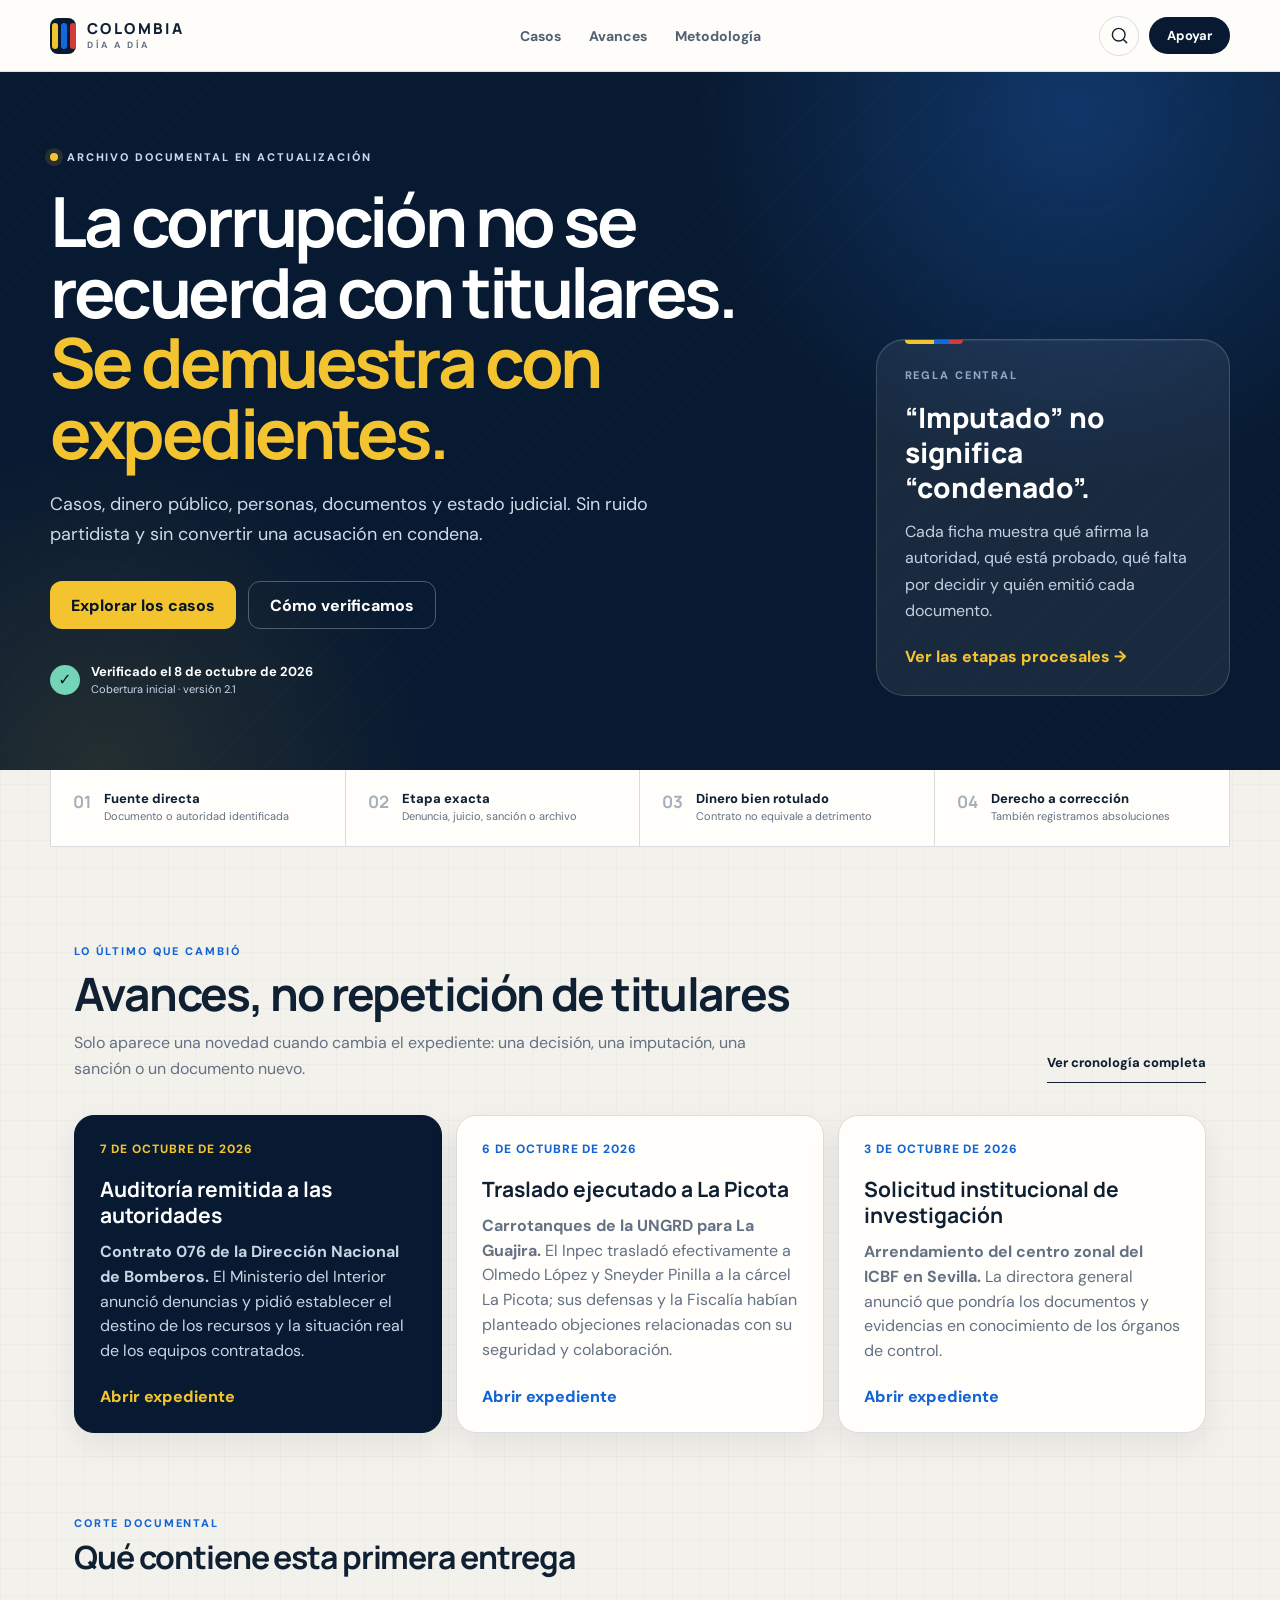
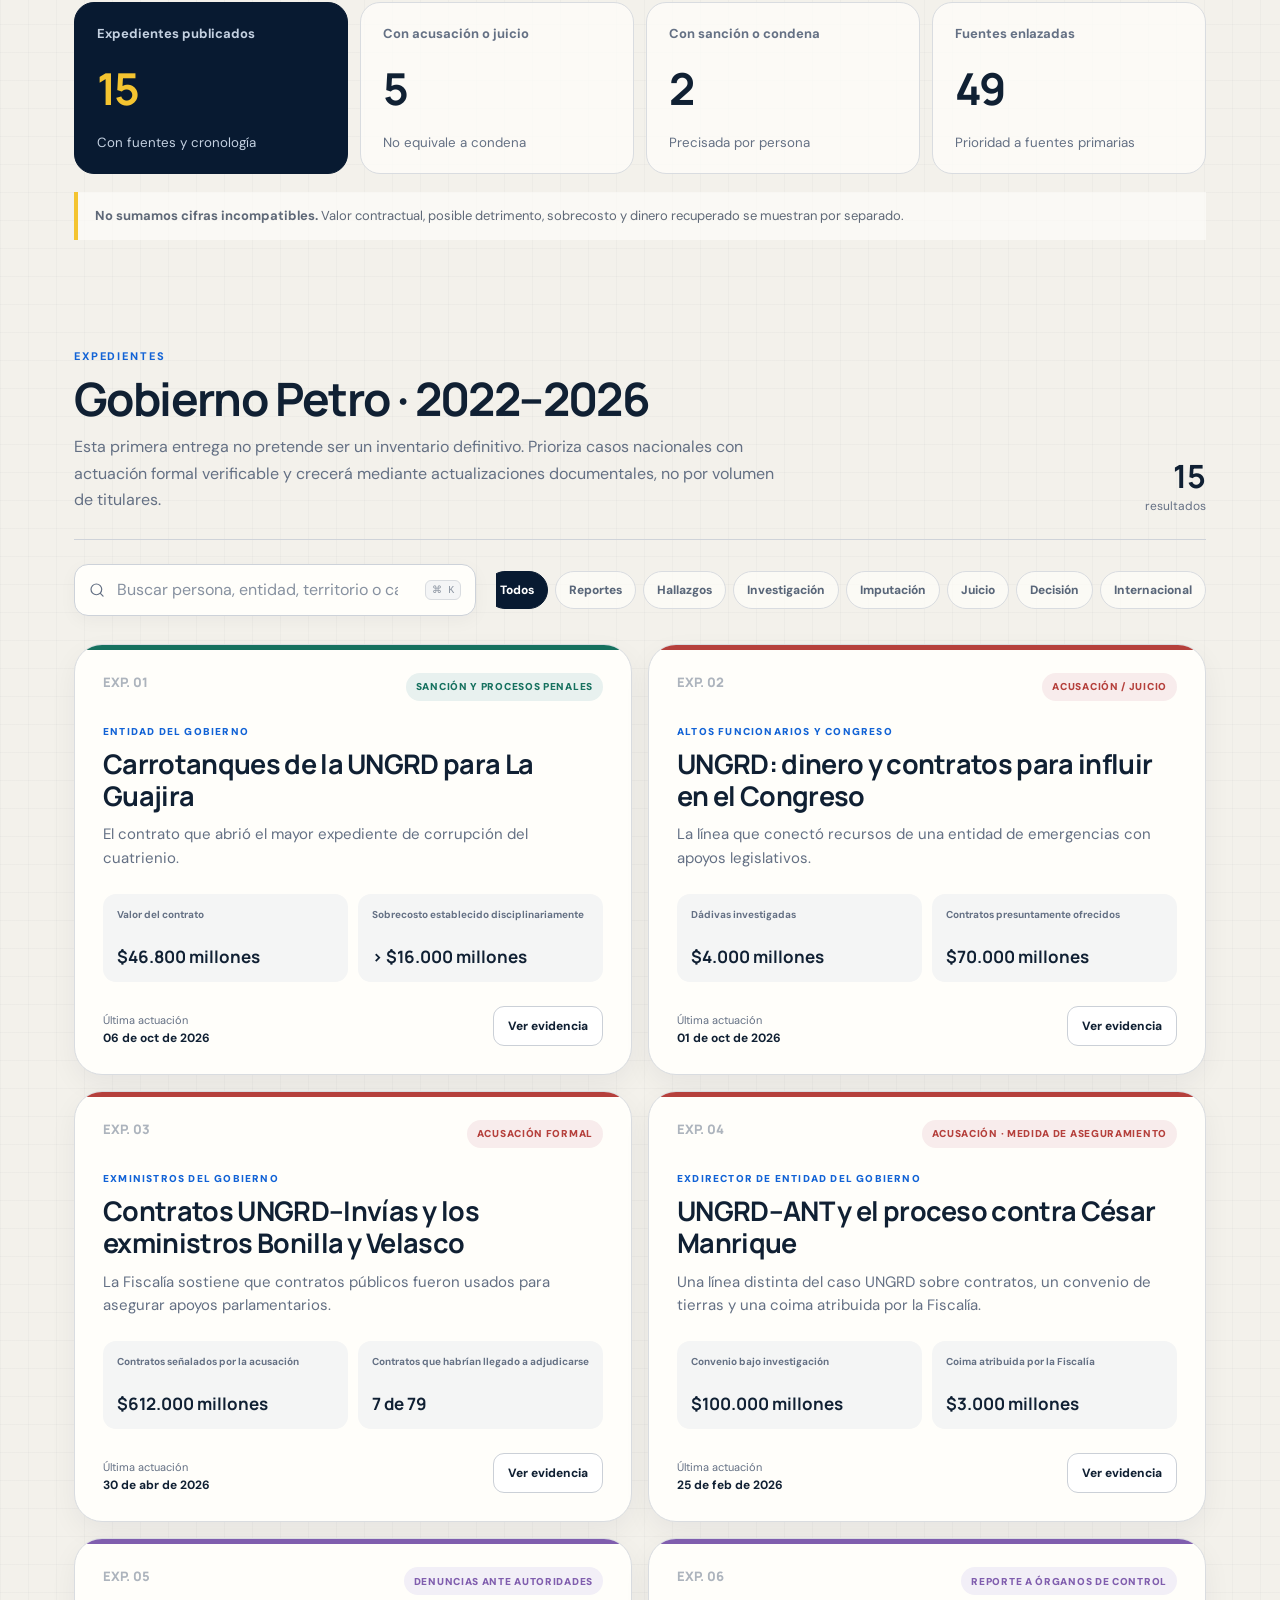
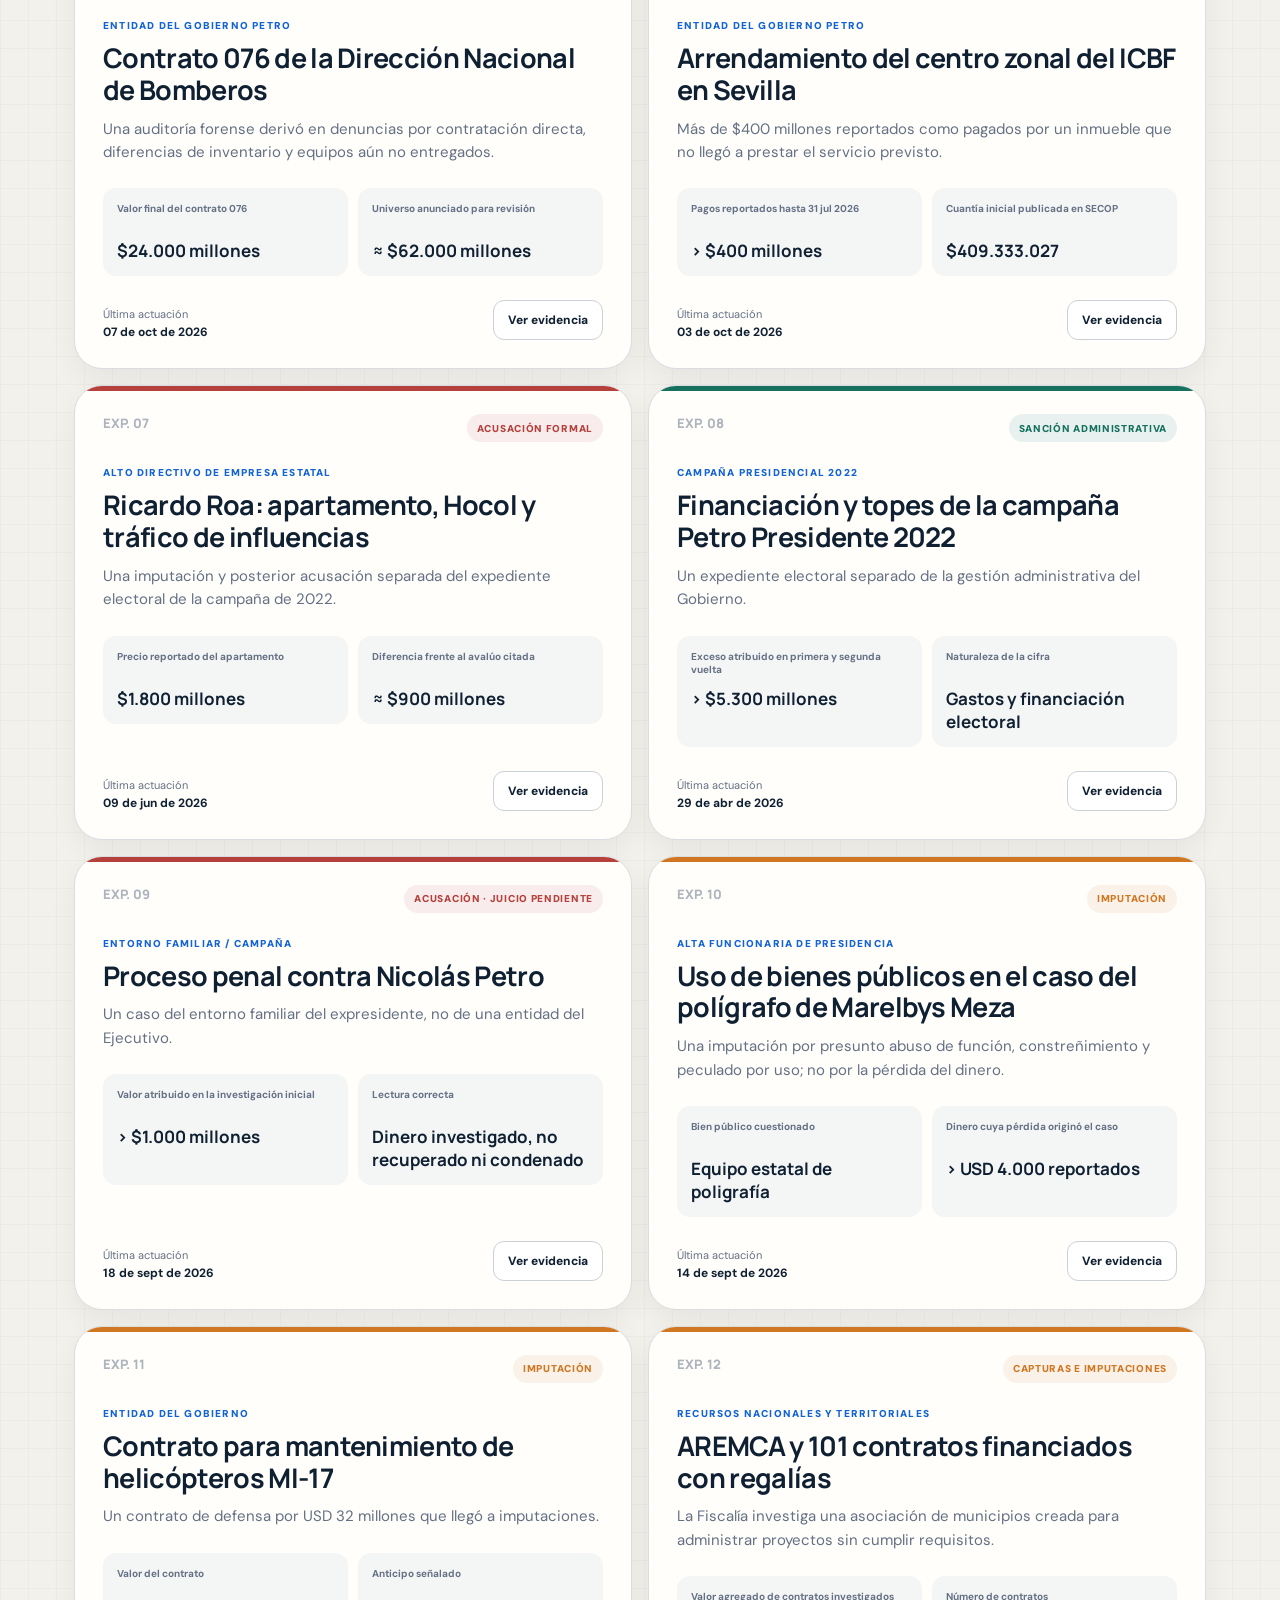
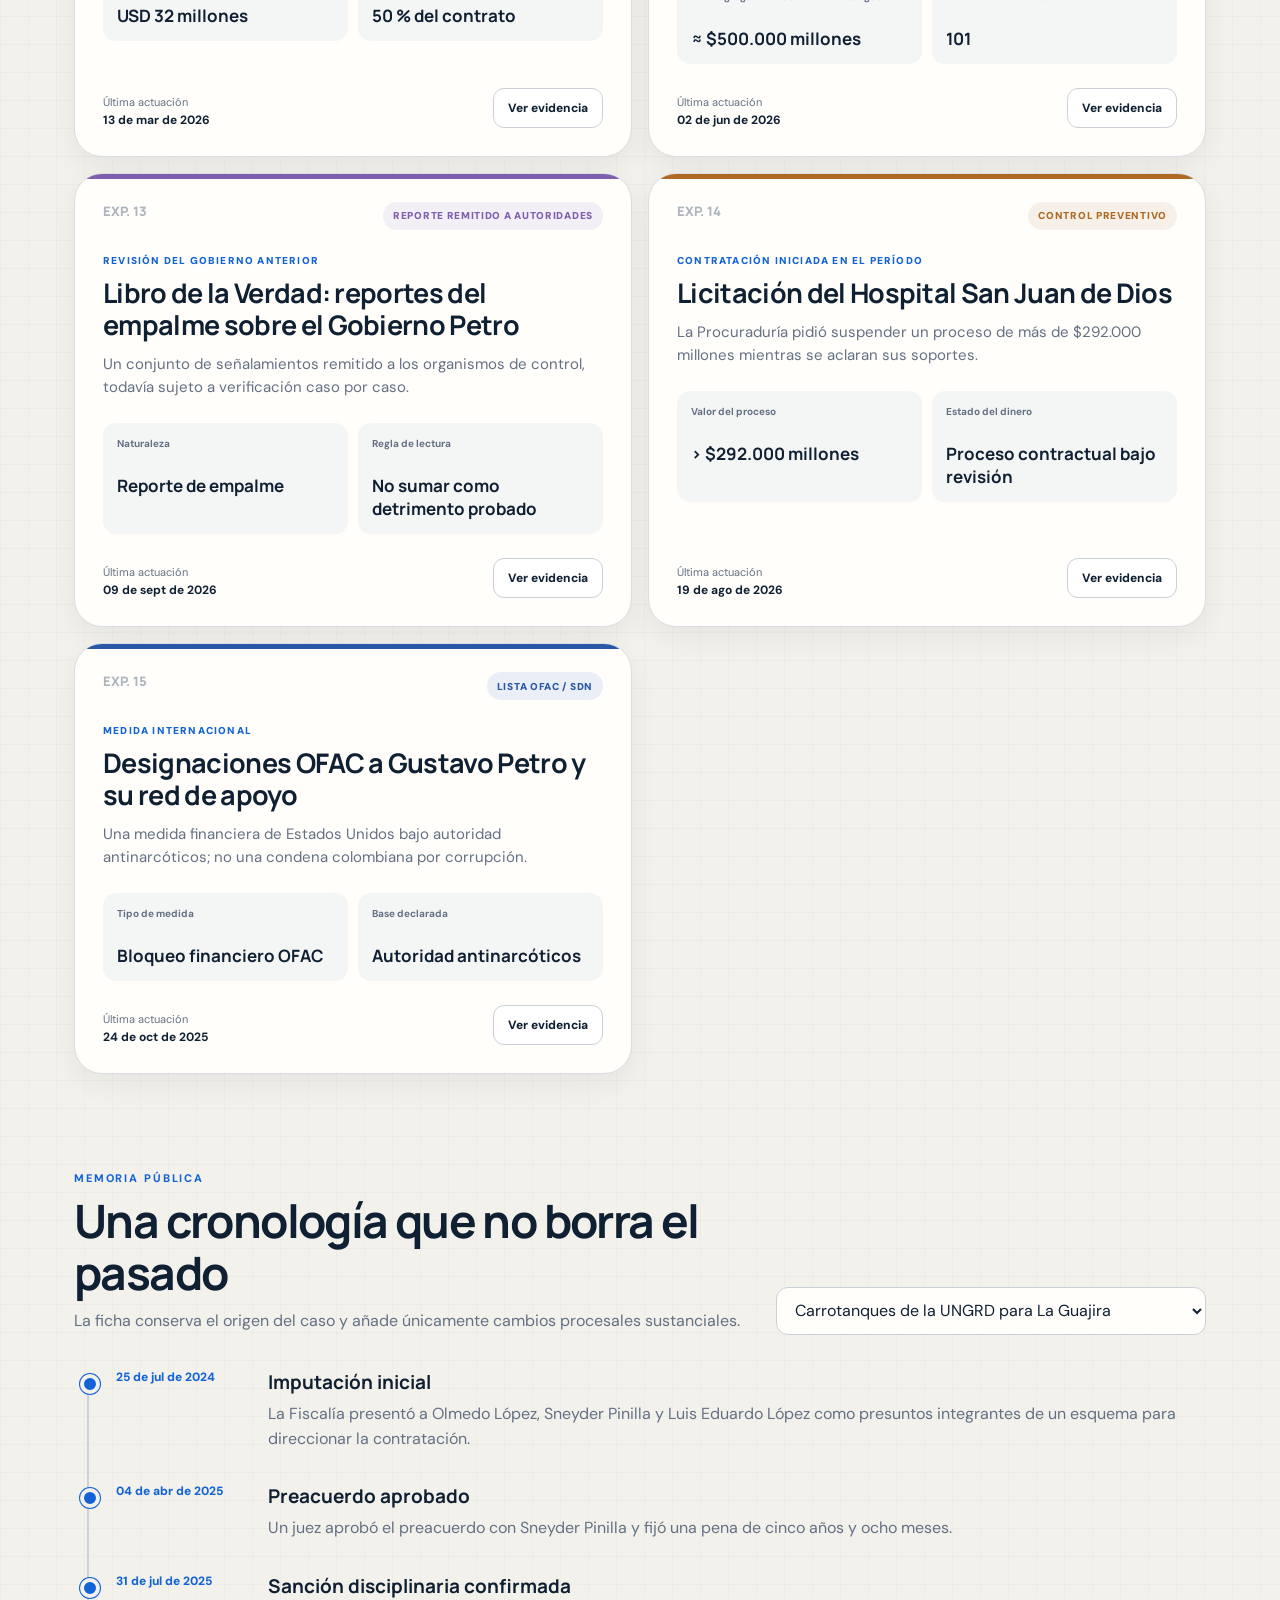
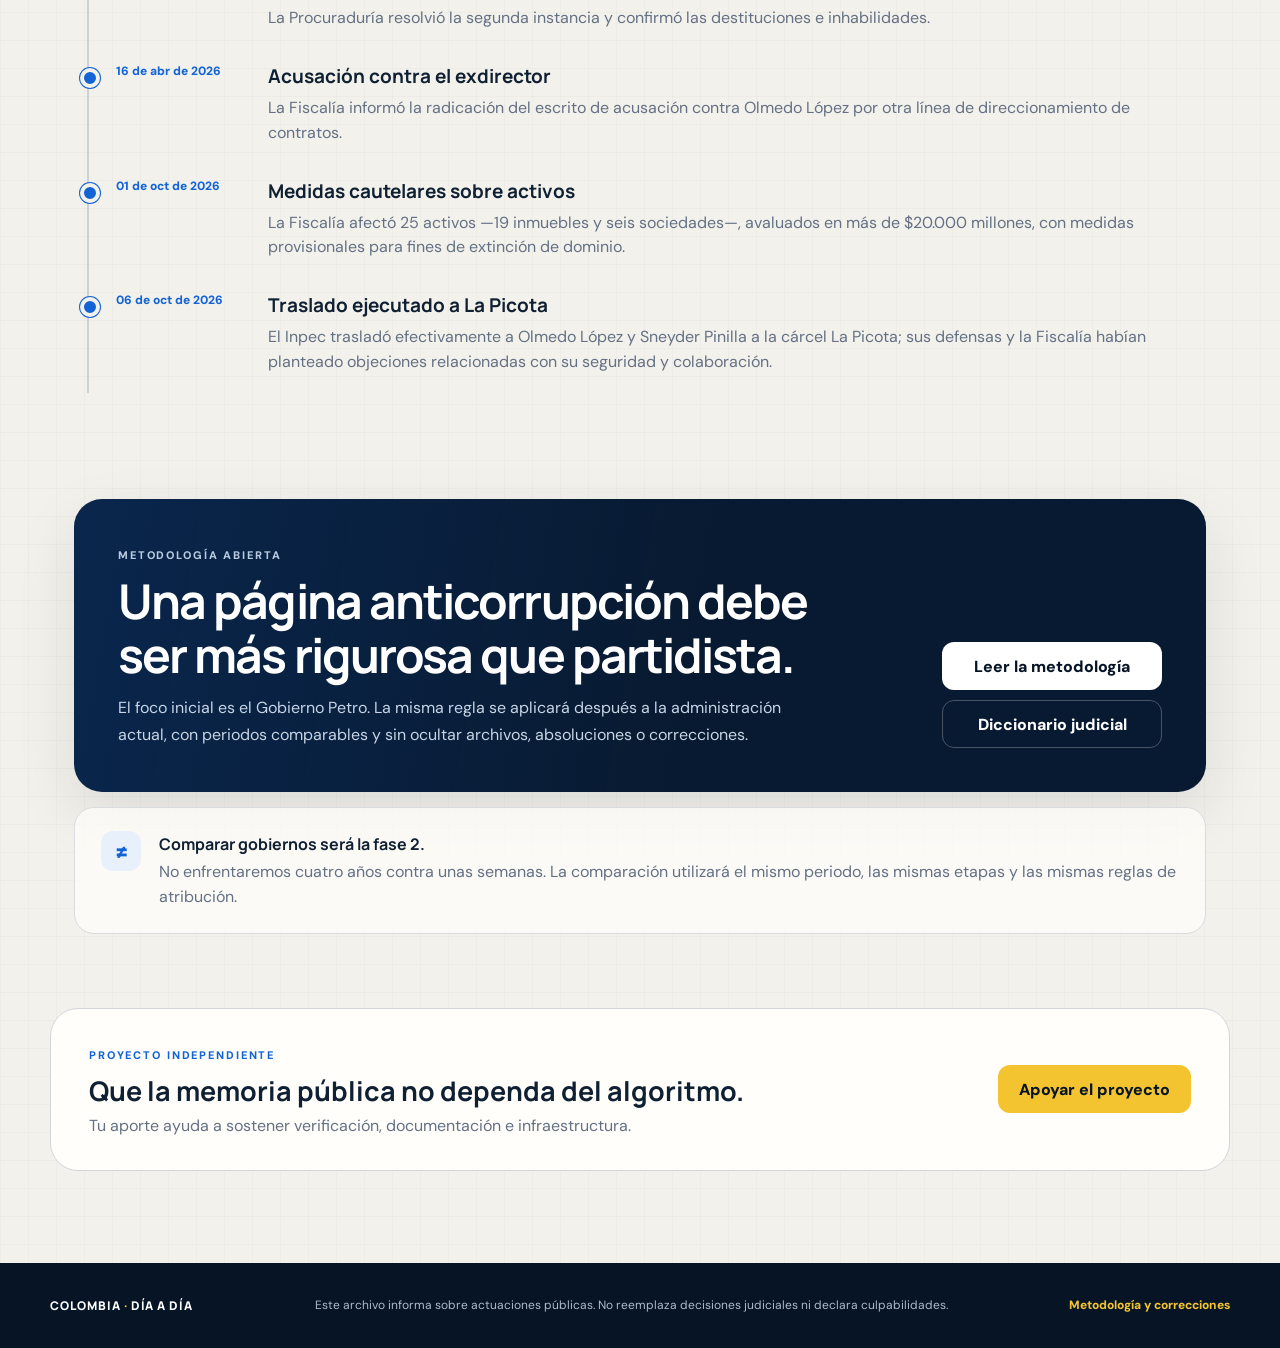
==== commit b56bf004: "Add files via upload" ====
--- a/index.html
+++ b/index.html
@@ -7,7 +7,7 @@
   <meta name="description" content="Expedientes verificables sobre corrupción pública en Colombia: documentos, dinero, personas, cronología y estado procesal." />
   <meta name="theme-color" content="#081a31" />
   <meta name="color-scheme" content="light" />
-  <link rel="manifest" href="/manifest.webmanifest?v=2.0.0" />
+  <link rel="manifest" href="/manifest.webmanifest?v=2.1.0" />
   <link rel="apple-touch-icon" href="/icons/apple-touch-icon.png" />
   <link rel="icon" type="image/png" sizes="32x32" href="/icons/favicon-32.png" />
   <meta name="apple-mobile-web-app-capable" content="yes" />
@@ -16,7 +16,7 @@
   <link rel="preconnect" href="https://fonts.googleapis.com" />
   <link rel="preconnect" href="https://fonts.gstatic.com" crossorigin />
   <link href="https://fonts.googleapis.com/css2?family=DM+Sans:wght@400;500;600;700&family=Manrope:wght@600;700;800&display=swap" rel="stylesheet" />
-  <link rel="stylesheet" href="styles.css?v=2.0.0" />
+  <link rel="stylesheet" href="styles.css?v=2.1.0" />
 </head>
 
 <body>
@@ -253,7 +253,7 @@
     <span>Nueva versión disponible</span><button id="reloadApp" type="button">Actualizar ahora</button>
   </div>
 
-  <script src="data/cases.js?v=2.0.0"></script>
-  <script src="app.js?v=2.0.0"></script>
+  <script src="data/cases.js?v=2.1.0"></script>
+  <script src="app.js?v=2.1.0"></script>
 </body>
 </html>
